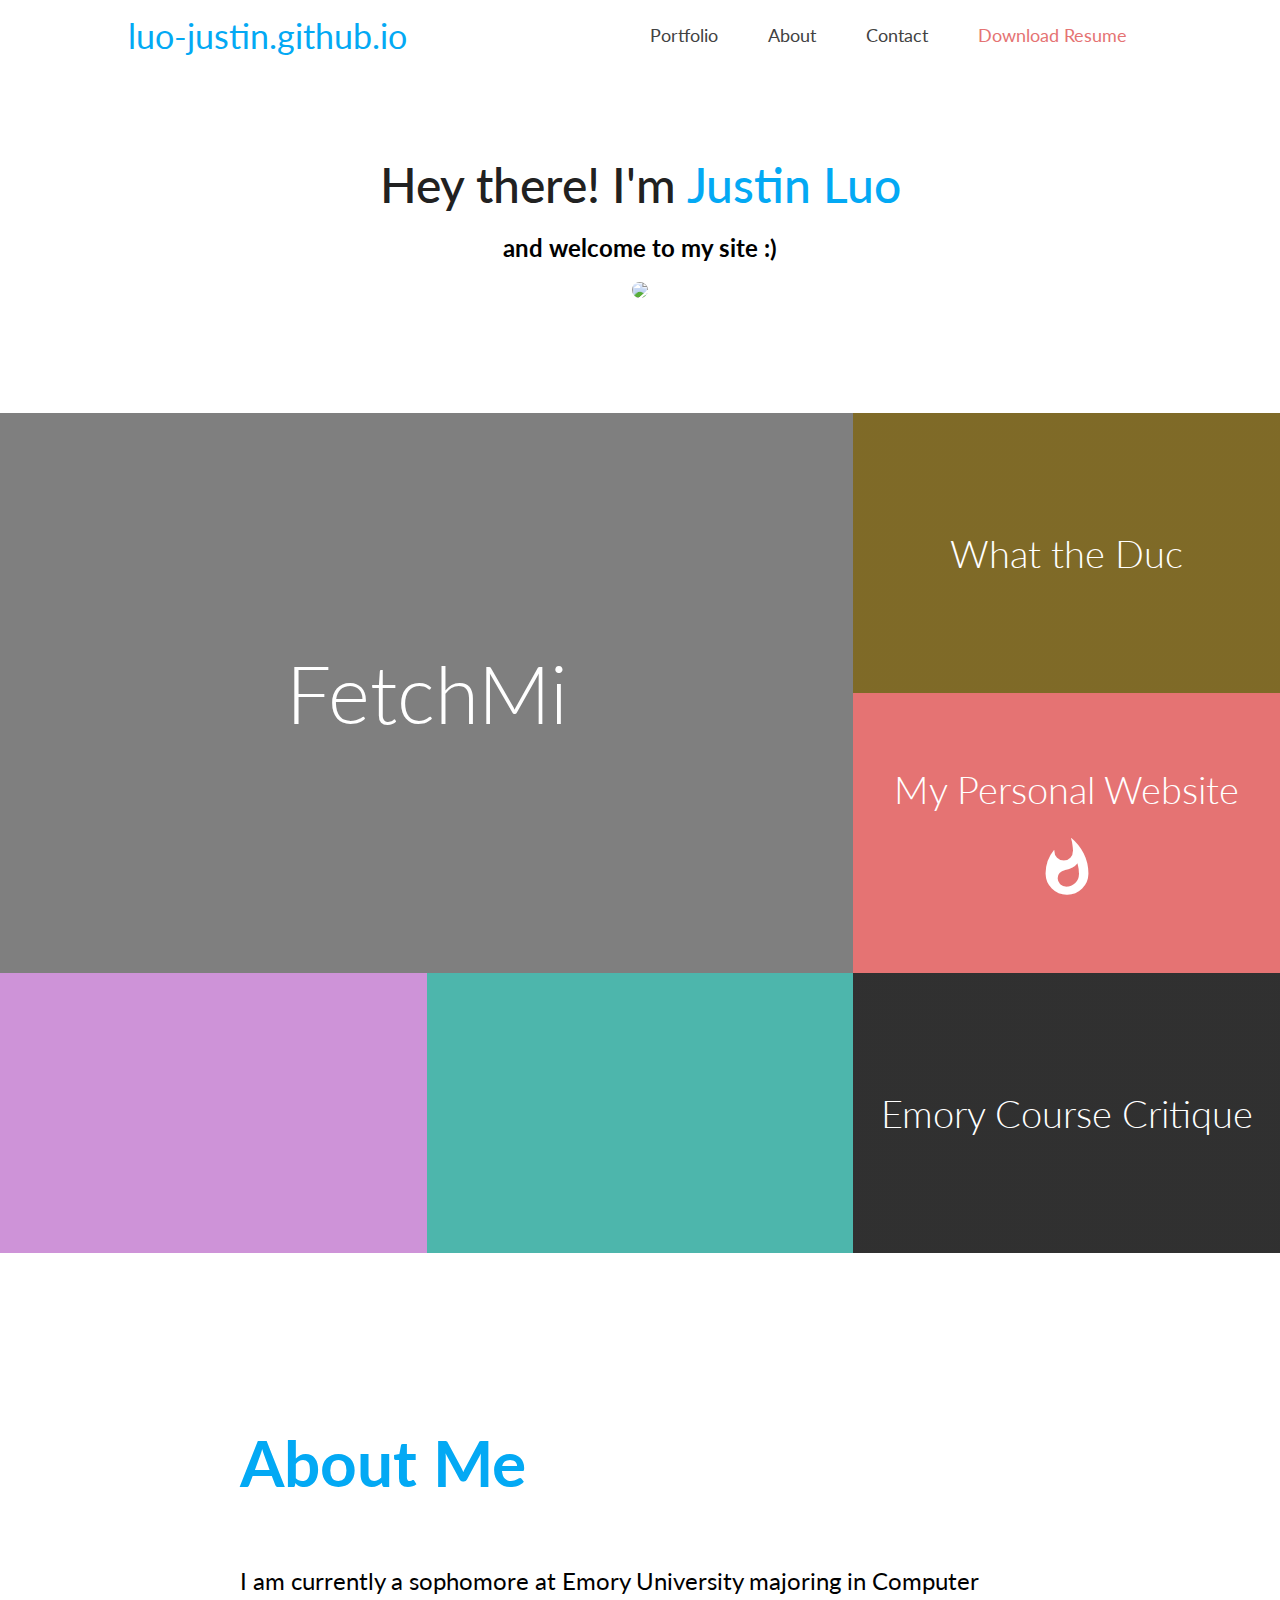
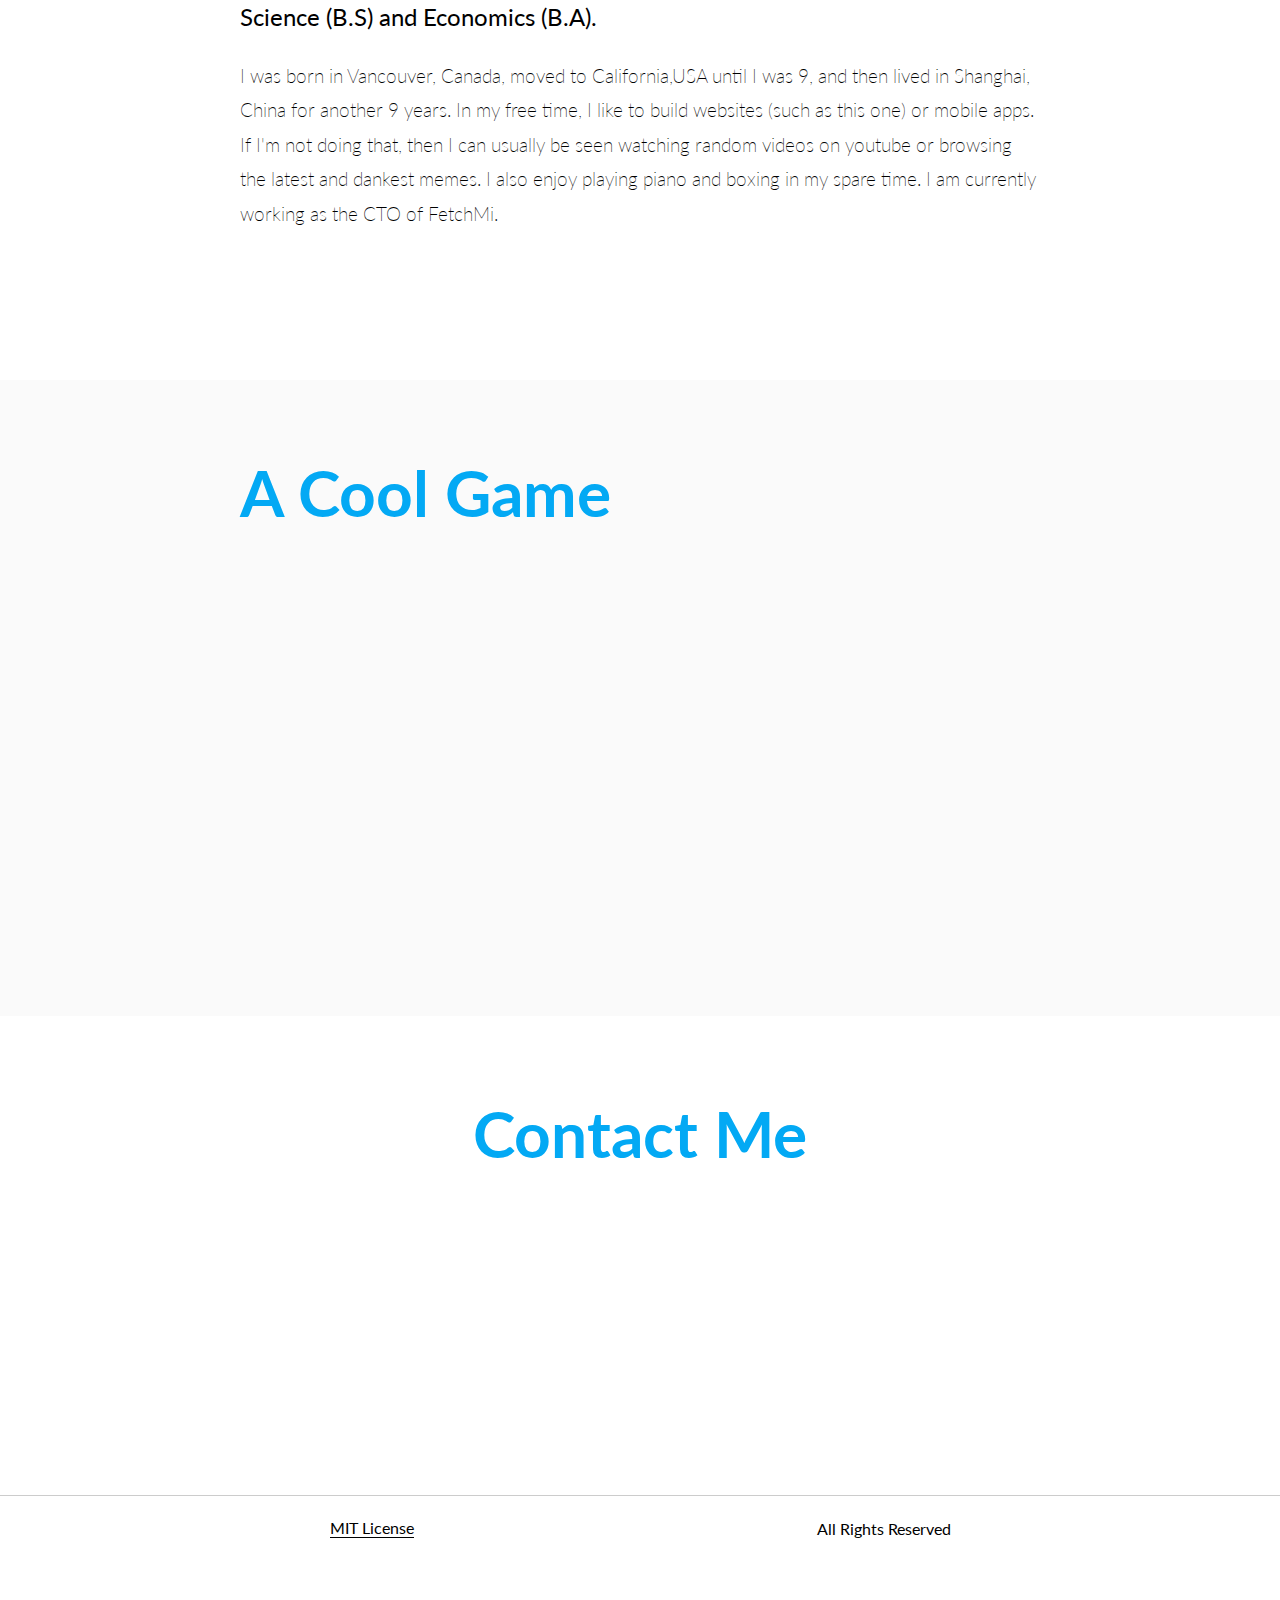
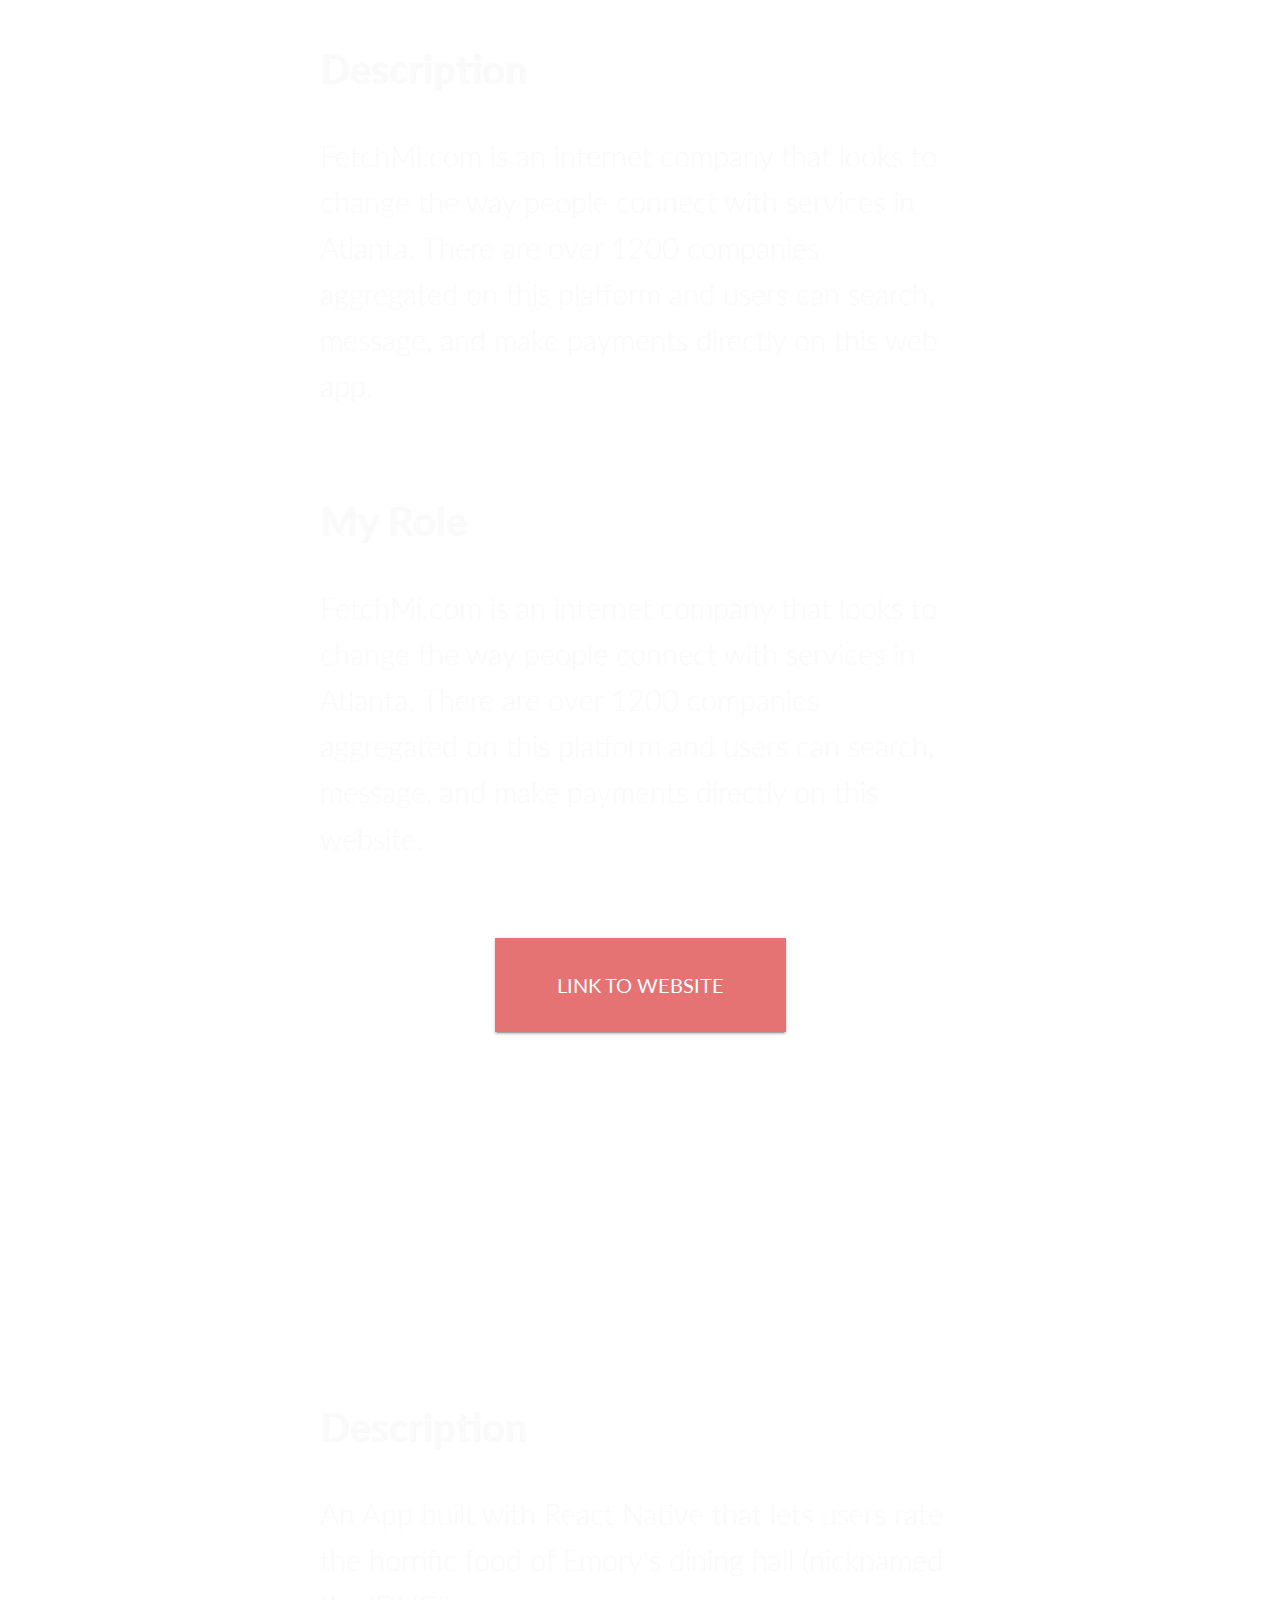
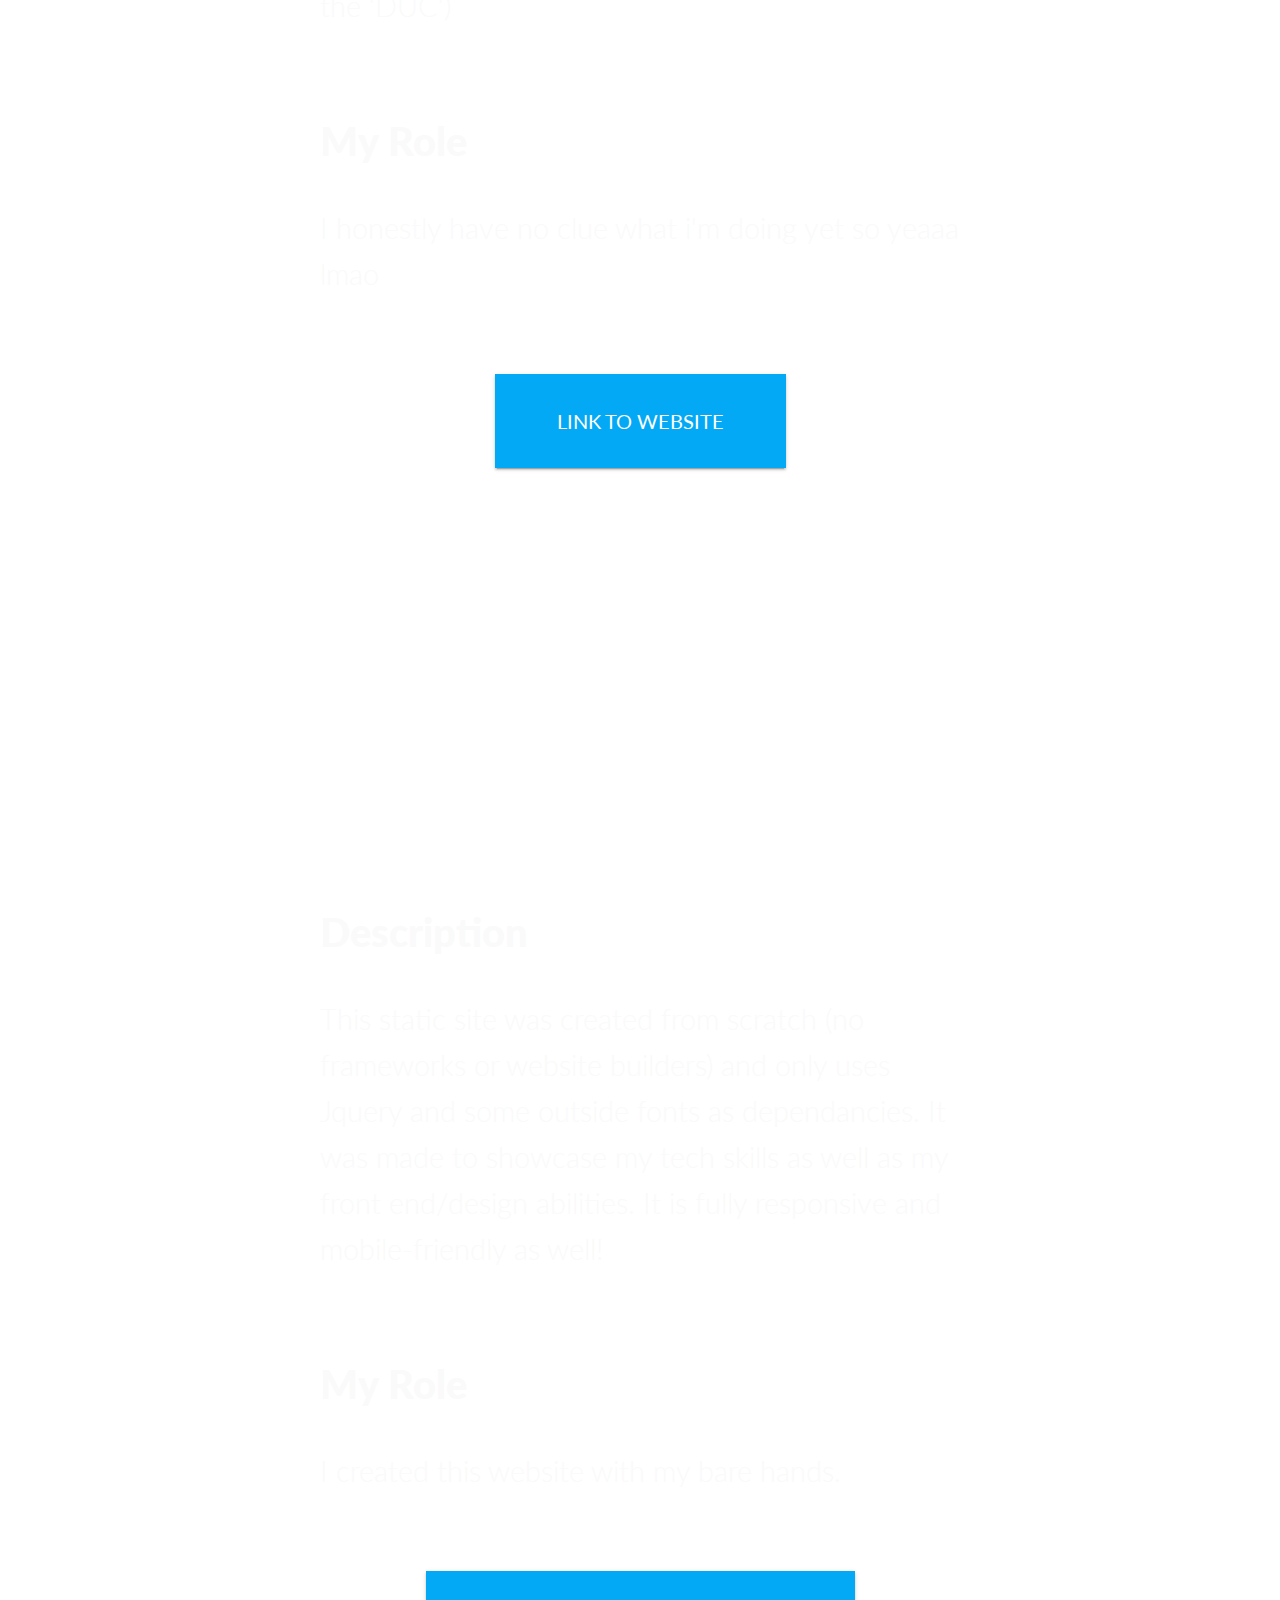
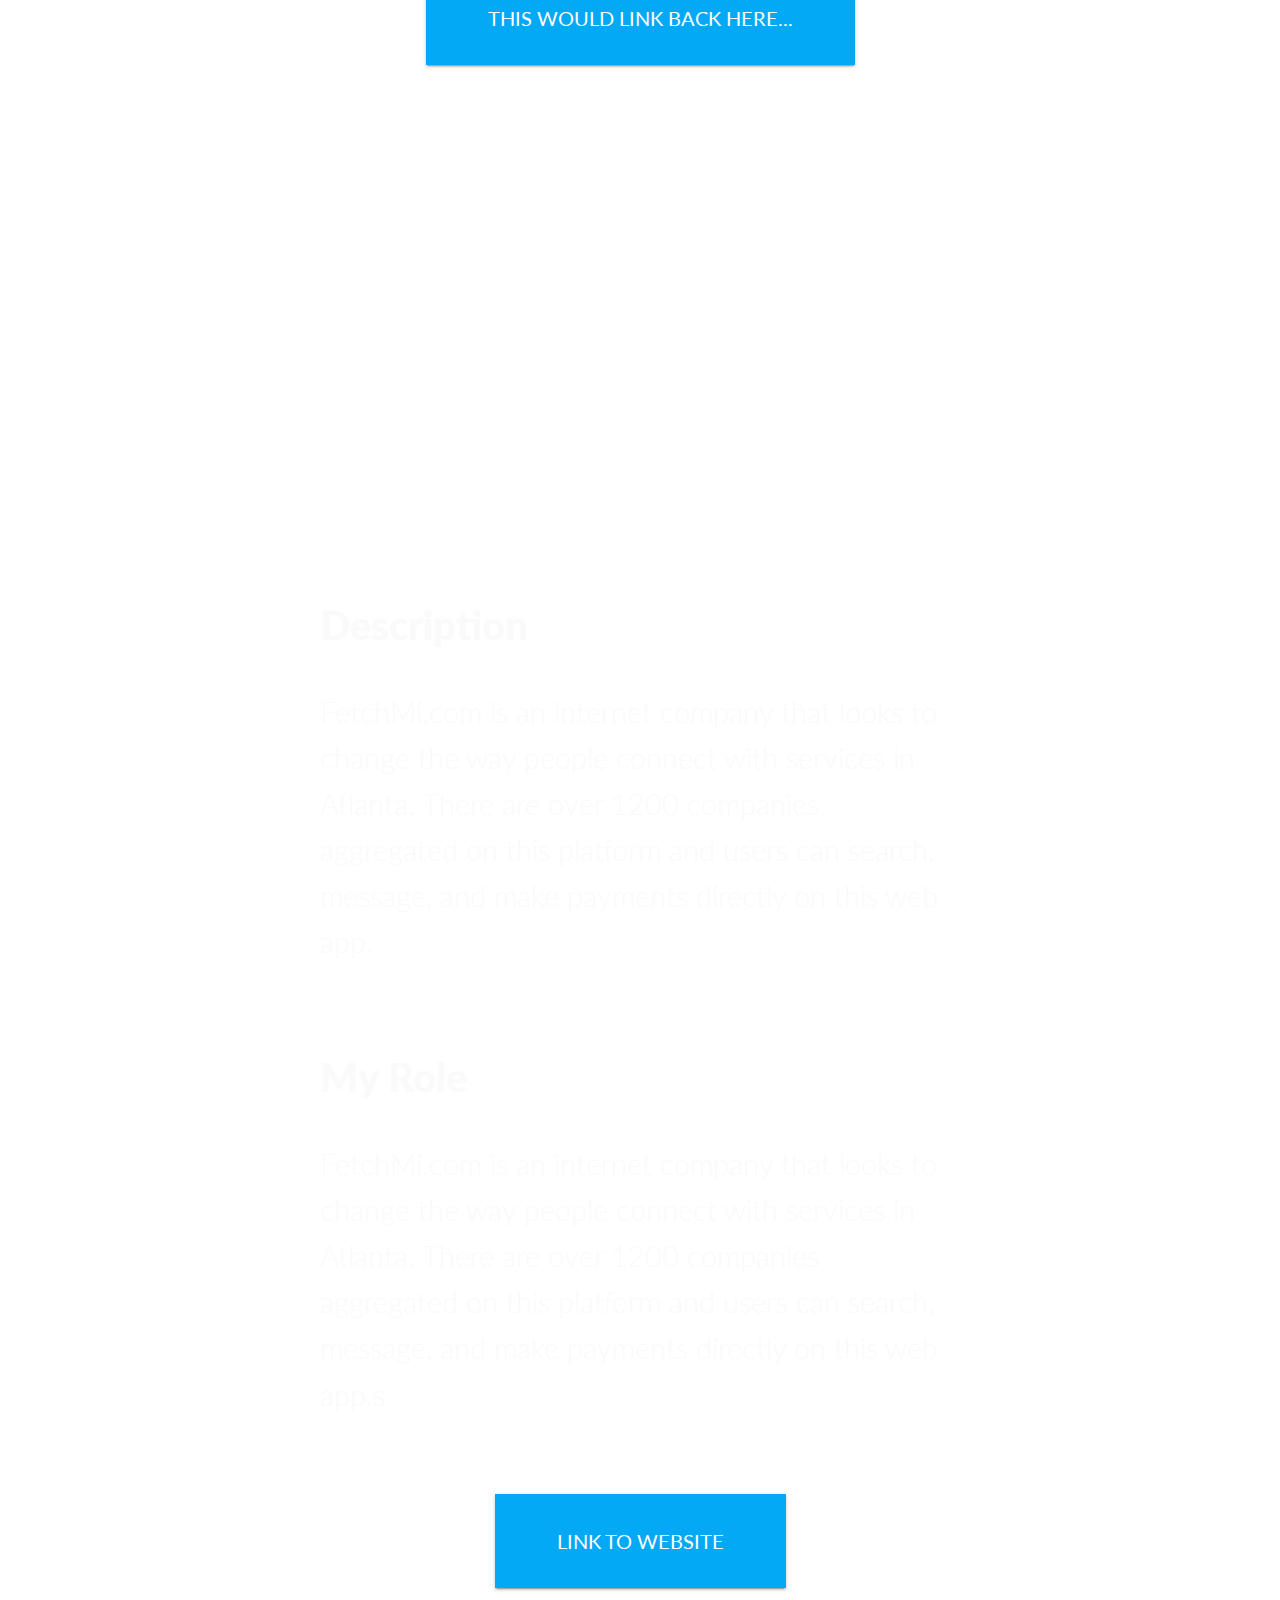
==== index.html @ 0322fa7c "some more nice changes" ====
<!DOCTYPE HTML>
<html lang = "en">
<head>
  <!-- basic.html -->
  <title>Justin Luo</title>
  <meta charset = "UTF-8" />
<link rel="stylesheet" type="text/css" href="stylesheets/global.css">
<link href="https://fonts.googleapis.com/css?family=Lato:300,400,700" rel="stylesheet">
<link rel="stylesheet" href="https://cdnjs.cloudflare.com/ajax/libs/animate.css/3.2.0/animate.min.css">
<link href="https://fonts.googleapis.com/icon?family=Material+Icons" rel="stylesheet">
<script src="https://ajax.googleapis.com/ajax/libs/jquery/3.3.1/jquery.min.js"></script>
<script defer src="https://use.fontawesome.com/releases/v5.0.6/js/all.js"></script>
<link rel="stylesheet" href="https://cdn.rawgit.com/konpa/devicon/df6431e323547add1b4cf45992913f15286456d3/devicon.min.css">



</head>
<body>
	<!--Nav Bar-->
	<nav>
		<div class="nav-wrapper container">
          <a href="https://luo-justin.github.io" class="brand-logo accent-color">luo-justin.github.io</a>
          <ul class="right hide-on-med-and-down">
            <li><a class="navLinks cool-link" href="#project-section">Portfolio</a></li>
            <li><a class="navLinks cool-link" href="#about-section">About</a></li>
            <li><a class="navLinks cool-link" href="#contact-section">Contact</a></li>
            <li><a id="downloadResumeLink" class="navLinks cool-link cool-link-red" href="https://fetchmi.com" target="_blank" style="">Download Resume</a>
	        </li>
          </ul>
          </div>
	</nav> 

	<!--Intro Section -->
	<div class="hero">
		<div style="height: 36px;"></div>
		<h1 class="introTitle center">Hey there! I'm <span  class="" style="color: #03a9f4">Justin Luo</span></h1>
		<h2 class=" center">and welcome to my site :)</h2>
        <img class="responsive-img circle mainPortrait" src="https://s3.amazonaws.com/fetchmi/AboutPage/justin.jpg">
       
	</div>
 <div id="project-section">
	</div>
	<!--Projects Section -->
		<div class="flex-grid">
		  <div id="fetchMiBox" class="col-bigger box-bigger center" style="position: relative;">
		  	
		  	<a id="fetchMi" href="#fetchMi-modal" target="_blank" style="display: flex; align-items: center; justify-content: center; height: 100%; text-decoration: none;">
			  		<h1 class="project-title-large" style="">FetchMi</h1>

			</a>

		  </div>
		  <div class="col center">
			  <div id="box2" class="box center" style="background-color: #ffd54f;">
			  	<a id="wtDuc" href="#wtDuc-modal" target="_blank" style="display: flex; align-items: center; justify-content: center; height: 100%; text-decoration: none;">
				  	<h2 class="project-title">What the Duc</h2>
				  		
				</a>
			  </div>
			  <div id="box3" class="box center" style="background-color:#e57373;">
			  	<a id="personalSite" href="#personalSite-modal" target="_blank" style="display: flex; align-items: center; justify-content: center; height: 100%; text-decoration: none;">
			  	<h2 class="project-title">My Personal Website<br>
				 	<i class="material-icons" style="vertical-align: middle; color: white; font-size: 64px; padding-top: 24px;">whatshot</i></h2>
				</a>
			  </div>
		   </div>
		</div>
		<div class="flex-grid">
		  <div class="col box center" style="background-color: #ce93d8;"></div>
		  <div class="col box center" style="background-color: #4db6ac;"></div>
		  <div id="emoryCC-box" class="col box center" style="background-color: #616161;">
		  	<a id="emorycc" href="#emorycc-modal" target="_blank" style="display: flex; align-items: center; justify-content: center; height: 100%; text-decoration: none;">
			  	<h2 class="project-title">Emory Course Critique</h2>
			</a>
		  </div>
		</div>

	<!--About Section -->
	<div id="about-section" class="about-section">
		<h1 class="about-title accent-color">About Me</h1>

		<p class="about-intro">I am currently a sophomore at Emory University majoring in Computer Science (B.S) and Economics (B.A). 
		</p>
		<p class="about-text">
		 I was born in Vancouver, Canada, moved to California,USA until I was 9, and then lived in Shanghai, China for another 9 years. In my free time, I like to build websites (such as this one) or mobile apps. If I'm not doing that, then I can usually be seen watching random videos on youtube or browsing the latest and dankest memes. I also enjoy playing piano and boxing in my spare time. I am currently working as the CTO of FetchMi.
		</p>
	</div>
	<div style="height: 100px"></div>
	<!--About Section -->
	<div class="game-section" style="height: 600px">
		<div class="game-container">
			<h1 class="game-title accent-color">A Cool Game</h1>
		</div>
	</div>


	<!--Contact Section -->
	<div style="height: 36px"></div>

	<div id="contact-section" class="contact-section" style="height: 400px">
		<div class="game-container">
			<h1 class="game-title accent-color center">Contact Me</h1>
			<!-- Add font awesome icons -->
			<br>
			<br>
			<div style="display: flex; flex-direction: row; justify-content: space-between;">
  				<a id="github-link" class="links" href="https://github.com/luo-justin" target="_blank"> <i class="fab fa-github fa-7x" style=""></i></a>
  				<a id="mail-link" class="links"  href="mailto:justinluo1998@gmail.com?Subject=Hello%20Justin"><i class="fa fa-envelope fa-7x" aria-hidden="true" style=""></i></a>
  				<a id="fb-link" class="links" href="https://www.facebook.com/justin.luo.395" target="_blank"><i class="fab fa-facebook fa-7x" style=""></i></a>
  				<a id="linkedin-link" class="links" href="#!"><i class="fab fa-linkedin-in fa-7x" style=""></i></a>
  			</div>


	
	<!-- MODAL SECTION -->
        
       
        <!--FetchMi Modal-->
        <div id="fetchMi-modal">
            <!--"THIS IS IMPORTANT! to close the modal, the class name has to match the name given on the ID-->
            <div  id="btn-close-modal" class="close-fetchMi-modal"> 
            	<div style="height: 24px"></div>
                <i class="material-icons right" style="font-size: 48px; position: relative; right: 24px">close</i>

            </div>
            
            <div class="modal-content">
            	<div class="container">
	                <h2 class="project-title-large center">FetchMi</span><br>
				 	<p class="project-date">(Early 2017 - Present)</p></h2></h2>
				 	<div class="techIcons-container" style="">
						<i class="techIcons devicon-linux-plain colored" style=""></i>
						<i class="techIcons devicon-apache-plain-wordmark"></i>
						<i class="techIcons devicon-mysql-plain-wordmark" style=""></i>
						<i class="techIcons devicon-php-plain" style=""></i>
						<i class="techIcons devicon-amazonwebservices-plain-wordmark colored" style=""></i>
					</div>
	                <p class="modal-header"><b>Description</b></p>
	                <p class="modal-text"> FetchMi.com is an internet company that looks to change the way people connect with services in Atlanta. There are over 1200 companies aggregated on this platform and users can search, message, and make payments directly on this web app. </p>
	                <br>
	                <p class="modal-header"><b>My Role</b></p>
	                <p class="modal-text">FetchMi.com is an internet company that looks to change the way people connect with services in Atlanta. There are over 1200 companies aggregated on this platform and users can search, message, and make payments directly on this website.</p>
	                <div class="button-wrapper center" style="padding-top: 48px; padding-bottom: 48px">
	                	<a href="https://fetchmi.com" target="_blank" class="button red z-depth-1" style="">Link To Website</a>
	            	</div>

            	</div>
			</div>
        </div>
<br>

         <!--What the Duc Modal-->
        <div id="wtDuc-modal">
            <!--"THIS IS IMPORTANT! to close the modal, the class name has to match the name given on the ID-->
            <div  id="btn-close-modal" class="close-wtDuc-modal"> 
            	<div style="height: 24px"></div>
                <i class="material-icons right" style="font-size: 48px; position: relative; right: 24px">close</i>

            </div>
            
            <div class="modal-content" style="">
            	<div class="container">
	                <h2 class="project-title-large center">What the Duc</span><br>
	                	<p class="project-date">(Early 2018 - Present)</p></h2>
	                <p class="modal-header"><b>Description</b></p>
	                <p class="modal-text">An App built with React Native that lets users rate the horrific food of Emory's dining hall (nicknamed the 'DUC') </p>
	                <br>
	                <p class="modal-header"><b>My Role</b></p>
	                <p class="modal-text">I honestly have no clue what i'm doing yet so yeaaa lmao</p>
	                <div class="button-wrapper center" style="padding-top: 48px; padding-bottom: 48px">
	                	<a href="https://fetchmi.com" target="_blank" class="button z-depth-1" style="">Link To Website</a>
	            	</div>
            	</div>
			</div>
        </div>

         <!--Personal Site  Modal-->
        <div id="personalSite-modal">
            <!--"THIS IS IMPORTANT! to close the modal, the class name has to match the name given on the ID-->
            <div  id="btn-close-modal" class="close-personalSite-modal"> 
            	<div style="height: 24px"></div>
                <i class="material-icons right" style="font-size: 48px; position: relative; right: 24px">close</i>

            </div>
            
            <div class="modal-content" style="">
            	<div class="container">
	                <h2 class="project-title-large center">Personal Website</span><br>
	                	<p class="project-date">(Early 2018)</p></h2>
	                <div class="techIcons-container" style="">
						<i class="techIcons devicon-html5-plain-wordmark" style=""></i>
						<i class="techIcons devicon-javascript-plain"></i>
						<i class="techIcons devicon-jquery-plain-wordmark"></i>
						<i class="techIcons devicon-sass-original"></i>
						<i class="techIcons devicon-css3-plain-wordmark"></i>

					</div>
	                <p class="modal-header"><b>Description</b></p>
	                <p class="modal-text">This static site was created from scratch (no frameworks or website builders) and only uses Jquery and some outside fonts as dependancies. It was made to showcase my tech skills as well as my front end/design abilities. It is fully responsive and mobile-friendly as well!</p>
	                <br>
	                <p class="modal-header"><b>My Role</b></p>
	                <p class="modal-text">I created this website with my bare hands.</p>
	                <div class="button-wrapper center" style="padding-top: 48px; padding-bottom: 48px">
	                	<a href="https://luo-justin.github.io" target="_blank" class="button z-depth-1" style="">This would Link Back Here...</a>
	            	</div>
            	</div>
			</div>
        </div>


        <!--Emory Course Critique Modal-->
        <div id="emorycc-modal">
            <!--"THIS IS IMPORTANT! to close the modal, the class name has to match the name given on the ID-->
            <div  id="btn-close-modal" class="close-emorycc-modal"> 
            	<div style="height: 24px"></div>
                <i class="material-icons right" style="font-size: 48px; position: relative; right: 24px">close</i>

            </div>
            
            <div class="modal-content" style="">
            	<div class="container">
	                <h2 class="project-title-large center">Emory Course Critique</span><br>
	                	<p class="project-date">(Late 2017)</p></h2>
	                	<div class="techIcons-container" style="">
						<i class="techIcons devicon-mongodb-plain-wordmark"></i>
						<i class="techIcons devicon-express-original-wordmark"></i>
						<i class="techIcons devicon-react-original-wordmark"></i>
						<i class="techIcons devicon-nodejs-plain-wordmark" style=""></i>

					</div>
	                <p class="modal-header"><b>Description</b></p>
	                <p class="modal-text"> FetchMi.com is an internet company that looks to change the way people connect with services in Atlanta. There are over 1200 companies aggregated on this platform and users can search, message, and make payments directly on this web app. </p>
	                <br>
	                <p class="modal-header"><b>My Role</b></p>
	                <p class="modal-text">FetchMi.com is an internet company that looks to change the way people connect with services in Atlanta. There are over 1200 companies aggregated on this platform and users can search, message, and make payments directly on this web app.s</p>
	                <div class="button-wrapper center" style="padding-top: 48px; padding-bottom: 48px">
	                	<a href="https://emorycoursecritique.com" target="_blank" class="button z-depth-1" style="">Link To Website</a>
	            	</div>
            	</div>
			</div>
        </div>
		</div>
	</div>
	<footer>
		<div style="height: 64px; border-top: 1px solid #ccc">
			<div class="container" style="height: 100%">
				<div style="display: flex; flex-direction: row; justify-content: flex-start; align-items: center; height: 100%">
					<a href="http://opensource.org/licenses/mit-license.html" style="margin: 0 auto; border-bottom: 1px solid black; color: black">MIT License</a>
					<a style="margin: 0 auto;  color: black">All Rights Reserved</a>
				</div>
			</div>
		</div>
	</footer>





<script src="js/animatedModal.min.js"></script>

<script>

	// Select all links with hashes
$('a[href*="#"]')
  // Remove links that don't actually link to anything
  .not('[href="#"]')
  .not('[href="#0"]')
  .not('[href="#fetchMi-modal"]')
  .not('[href="#wtDuc-modal"]')
  .not('[href="#emorycc-modal"]')
  .not('[href="#personalSite-modal"]')

  .click(function(event) {
    // On-page links
    if (
      location.pathname.replace(/^\//, '') == this.pathname.replace(/^\//, '') 
      && 
      location.hostname == this.hostname
    ) {
      // Figure out element to scroll to
      var target = $(this.hash);
      target = target.length ? target : $('[name=' + this.hash.slice(1) + ']');
      // Does a scroll target exist?
      if (target.length) {
        // Only prevent default if animation is actually gonna happen
        event.preventDefault();
        $('html, body').animate({
          scrollTop: target.offset().top
        }, 500, function() {
          // Callback after animation
          // Must change focus!
          var $target = $(target);
          $target.focus();
          if ($target.is(":focus")) { // Checking if the target was focused
            return false;
          } else {
            $target.attr('tabindex','-1'); // Adding tabindex for elements not focusable
            $target.focus(); // Set focus again
          };
        });
      }
    }
  });


//fetchMi Modal
	$("#fetchMi").animatedModal({
	    modalTarget:'fetchMi-modal',
	    animatedIn:'bounceInUp',
	    animatedOut:'bounceOutDown',
	    color:'#0288d1',
	    // Callbacks
	    beforeOpen: function() {
	        console.log("The animation was called");
	       

	    },           
	    afterOpen: function() {
	        console.log("The animation is completed");

	    }, 
	    beforeClose: function() {
	        console.log("The animation was called");

	    }, 
	    afterClose: function() {
	        console.log("The animation is completed");
	    }
	});

	//emorycc Modal
	$("#emorycc").animatedModal({
	    modalTarget:'emorycc-modal',
	    animatedIn:'bounceInUp',
	    animatedOut:'bounceOutDown',
	    color:'#795548',
	    // Callbacks
	    beforeOpen: function() {
	        console.log("The animation was called");
	    },           
	    afterOpen: function() {
	        console.log("The animation is completed");
	    }, 
	    beforeClose: function() {
	        console.log("The animation was called");
	    }, 
	    afterClose: function() {
	        console.log("The animation is completed");
	    }
	});

	//whatTheDuc Modal
	$("#wtDuc").animatedModal({
	    modalTarget:'wtDuc-modal',
	    animatedIn:'bounceInUp',
	    animatedOut:'bounceOutDown',
	    color:'#f9a825',
	    // Callbacks
	    beforeOpen: function() {
	        console.log("The animation was called");
	    },           
	    afterOpen: function() {
	        console.log("The animation is completed");
	    }, 
	    beforeClose: function() {
	        console.log("The animation was called");
	    }, 
	    afterClose: function() {
	        console.log("The animation is completed");
	    }
	});



	//Personal Website Modal
	$("#personalSite").animatedModal({
	    modalTarget:'personalSite-modal',
	    animatedIn:'bounceInUp',
	    animatedOut:'bounceOutDown',
	    color:'#e57373',
	    // Callbacks
	    beforeOpen: function() {
	        console.log("The animation was called");
	    },           
	    afterOpen: function() {
	        console.log("The animation is completed");
	    }, 
	    beforeClose: function() {
	        console.log("The animation was called");
	    }, 
	    afterClose: function() {
	        console.log("The animation is completed");
	    }
	});




$(document).scroll(function() {
    if($(document).scrollTop() > 50){
    	$('nav').addClass('z-depth-1');

    }
    else if($(document).scrollTop() < 50)
    {
    	 $('nav').removeClass('z-depth-1');



    }
});

function getScrollbarWidth() {
  var outer = document.createElement("div");
  outer.style.visibility = "hidden";
  outer.style.width = "100px";
  outer.style.msOverflowStyle = "scrollbar"; // needed for WinJS apps

  document.body.appendChild(outer);

  var widthNoScroll = outer.offsetWidth;
  // force scrollbars
  outer.style.overflow = "scroll";

  // add innerdiv
  var inner = document.createElement("div");
  inner.style.width = "100%";
  outer.appendChild(inner);

  var widthWithScroll = inner.offsetWidth;

  // remove divs
  outer.parentNode.removeChild(outer);
  return widthNoScroll - widthWithScroll;
}



</script>
</body>
</html>
---- stylesheets/global.css ----
/* Some Global Set Up */

html {
  box-sizing: border-box;
  font-family: 'Lato', sans-serif;

}
body{
	margin: 0 auto;
}

ul {
  padding: 0;
  list-style: none;
}

a{
	text-decoration: none;
	border:0;
  	outline: none;
}

div{
	outline: none;
}
.right{
	float: right;
}


.accent-color{
	color: #03a9f4;
}


img.responsive-img, video.responsive-video {
    max-width: 100%;
    height: auto;
}

.circle {
    border-radius: 50%;
}

.center{
	text-align: center;
}

.z-depth-1{
	-webkit-box-shadow: 0 2px 2px 0 rgba(0,0,0,0.14), 0 1px 5px 0 rgba(0,0,0,0.12), 0 3px 1px -2px rgba(0,0,0,0.2);
    box-shadow: 0 2px 2px 0 rgba(0,0,0,0.14), 0 1px 5px 0 rgba(0,0,0,0.12), 0 3px 1px -2px rgba(0,0,0,0.2);
}



/* Nav Bar */
nav {
	color: #212121;
    background-color: white;
    width: 100%;
    height: 64px;
    line-height: 64px;
    position: fixed;
    z-index: 99;

}

nav, nav .nav-wrapper{ 
	height: 72px;
    line-height: 72px;

}


nav .nav-wrapper {
    position: relative;

}

nav .brand-logo {
    position: absolute;
    display: inline-block;
    font-size: 2.1rem;
    padding: 0;
}

nav ul{
	margin: 0;
}

nav ul li {
    -webkit-transition: background-color .3s;
    transition: background-color .3s;
    float: left;
    padding: 0;
}

nav ul a {
    -webkit-transition: background-color .3s;
    transition: color .3s;
    font-size: 1.1rem;
    color: #212121;
    display: block;
    padding: 0 25px;
    cursor: pointer;

}


nav ul .navLinks:hover{
	color: #03a9f4;
	/*border-bottom: 2px solid #03a9f4;*/
	transition: color 0.3s ease;


}



li > a.cool-link {
  position: relative;
  color: #424242;
  text-decoration: none;
}


li > a.cool-link:after {
  content: "";
  position: absolute;
  width: 100%;
  height: 2px;
  bottom: 0;
  left: 0;
  background-color: #03a9f4;
  visibility: hidden;
  -webkit-transform: scaleX(0);
  transform: scaleX(0);
  -webkit-transition: all 0.3s ease-in-out 0s;
  transition: all 0.3s ease-in-out 0s;
}

li > a.cool-link:hover:after {
  visibility: visible;
  -webkit-transform: scaleX(1);
  transform: scaleX(1);
}

li > a.cool-link-red:after {
	background: #e57373;

}


a#downloadResumeLink{
	color: #e57373;
}


a#downloadResumeLink:hover{
	color: #ef9a9a;

}


/*Body*/

.container {
  margin: 0 auto;
  max-width: 1280px;
  width: 80%;
}



/*Section 1 */

.introTitle{
	font-weight: 500;
	font-size: 3rem;
	margin: 8px;
	padding: 0;
	color: #212121;

}

.hero {
    padding: 7em 0;
    text-align: center;
    max-width: 1000px;
    margin: 0 auto;
}



.mainPortrait {
	max-height: 200px;

}

/* Section 2 */

.box{
	height: 280px;
}

.box-bigger{
	-webkit-transition: background-image 2s ease-in-out;
	transition: background-image 2s ease-in-out;
	height: 560px;
	background-image: 
    linear-gradient(
      rgba(0, 0, 0, 0.5),
      rgba(0, 0, 0, 0.5)
    ),
    url('../imgs/fetchmibackground.jpg');
    background-repeat: no-repeat;
    background-size: cover; 
   

}

#box2{
	background-image: 
    linear-gradient(
      rgba(0, 0, 0, 0.5),
      rgba(0, 0, 0, 0.5)
    ),
	url('https://4vector.com/i/free-vector-ducky-clip-art_128090_ducky-clip-art/Ducky_clip_art_hight.png');
	background-repeat: no-repeat;
    background-size: cover; 
}

#emoryCC-box{
	background-image: 
    linear-gradient(
      rgba(0, 0, 0, 0.5),
      rgba(0, 0, 0, 0.5)
    ),
	url('https://www.sph.emory.edu/departments/epi/images/emory%20hospital-aerial%20shot.jpg');
	background-repeat: no-repeat;
    background-size: cover; 
}

.flex-grid {
  display: flex;
  justify-content: center;
  align-items: center;
  flex-flow: row wrap;
}

.col {
  flex: 1;

}

.col-bigger{
	flex: 2;
}

.project-title-large{
	font-size: 5em;
	font-weight: 300;
	color: white;
}

h2.project-title{
	font-size: 2.4em;
	font-weight: 300;
	color: white;

}

p.project-date{
	margin: 24px auto; 
	font-size: 1.4rem;
	font-weight: 400;
}

p.project-date-large{
	font-size: 1.6rem;
}

.project-img{
	height: 100%; 
	width: 100%;
}

.project-description{
	font-size: 1.2em;
	font-weight: 400;
	color: white;

}

.button {
    background-color: #03a9f4; /* accent color */
    border: none;
    color: white;
    padding: 35px 62px;
    text-align: center;
    text-decoration: none;
    display: inline-block;
    text-transform: uppercase;
    font-size: 20px;

}
.button.red{
    background-color: #e57373; /* accent color */
   
}

.techIcons-container{
	display: flex; 
	flex-direction: row; 
	justify-content: space-around;
	padding-bottom: 48px;
	max-width: 1000px;
	margin: 0 auto;
}

.techIcons{
	font-size: 100px; 
	color: white !important;
}

/* Section 3 */



.about-section{
	max-width: 800px;
	margin: 0 auto;
}

.about-title{
	font-size: 4em;
    padding: 2em 0 .3em 0;
}

p.about-intro {
    font-size: 1.5em;
    line-height: 1.5em;
    font-weight: 400;
}

p.about-text{
	font-size: 1.2em;
    line-height: 1.8em;
    padding: 0 0 1.5em;
    font-weight: 200;
}

/*modal stuff*/

.modal-text{
	font-size: 1.8em;
	color: #fafafa;
	font-weight: 300;
	line-height: 1.6em;
}

.modal-header{
	font-size: 2.5em;
	color: #fafafa;
	font-weight: 700;
}

#btn-close-modal {
    width:100%;
    text-align: center;
    cursor:pointer;
    color:#fff;
    }



/* Section 4 */

.game-section {
	background-color: #fafafa;
	padding: 2em 0 .3em 0;

}
.game-title{
	font-size: 4em;
}

.game-container{
	max-width: 800px;
	margin: 0 auto;
}

/* Section 5 */

a.links {
	color: #9e9e9e;
	transition: all 0.3s ease-in-out;

}

a#github-link:hover{
	color: #6e5494;
	transition: all 0.3s ease-in-out;
}

a#fb-link:hover{
	color: #3b5998;
	transition: all 0.3s ease-in-out;
}

a#linkedin-link:hover{
	color: #0077b5;
	transition: all 0.3s ease-in-out;
}

a#mail-link:hover{
	color: #e57373;
	transition: all 0.3s ease-in-out;
}
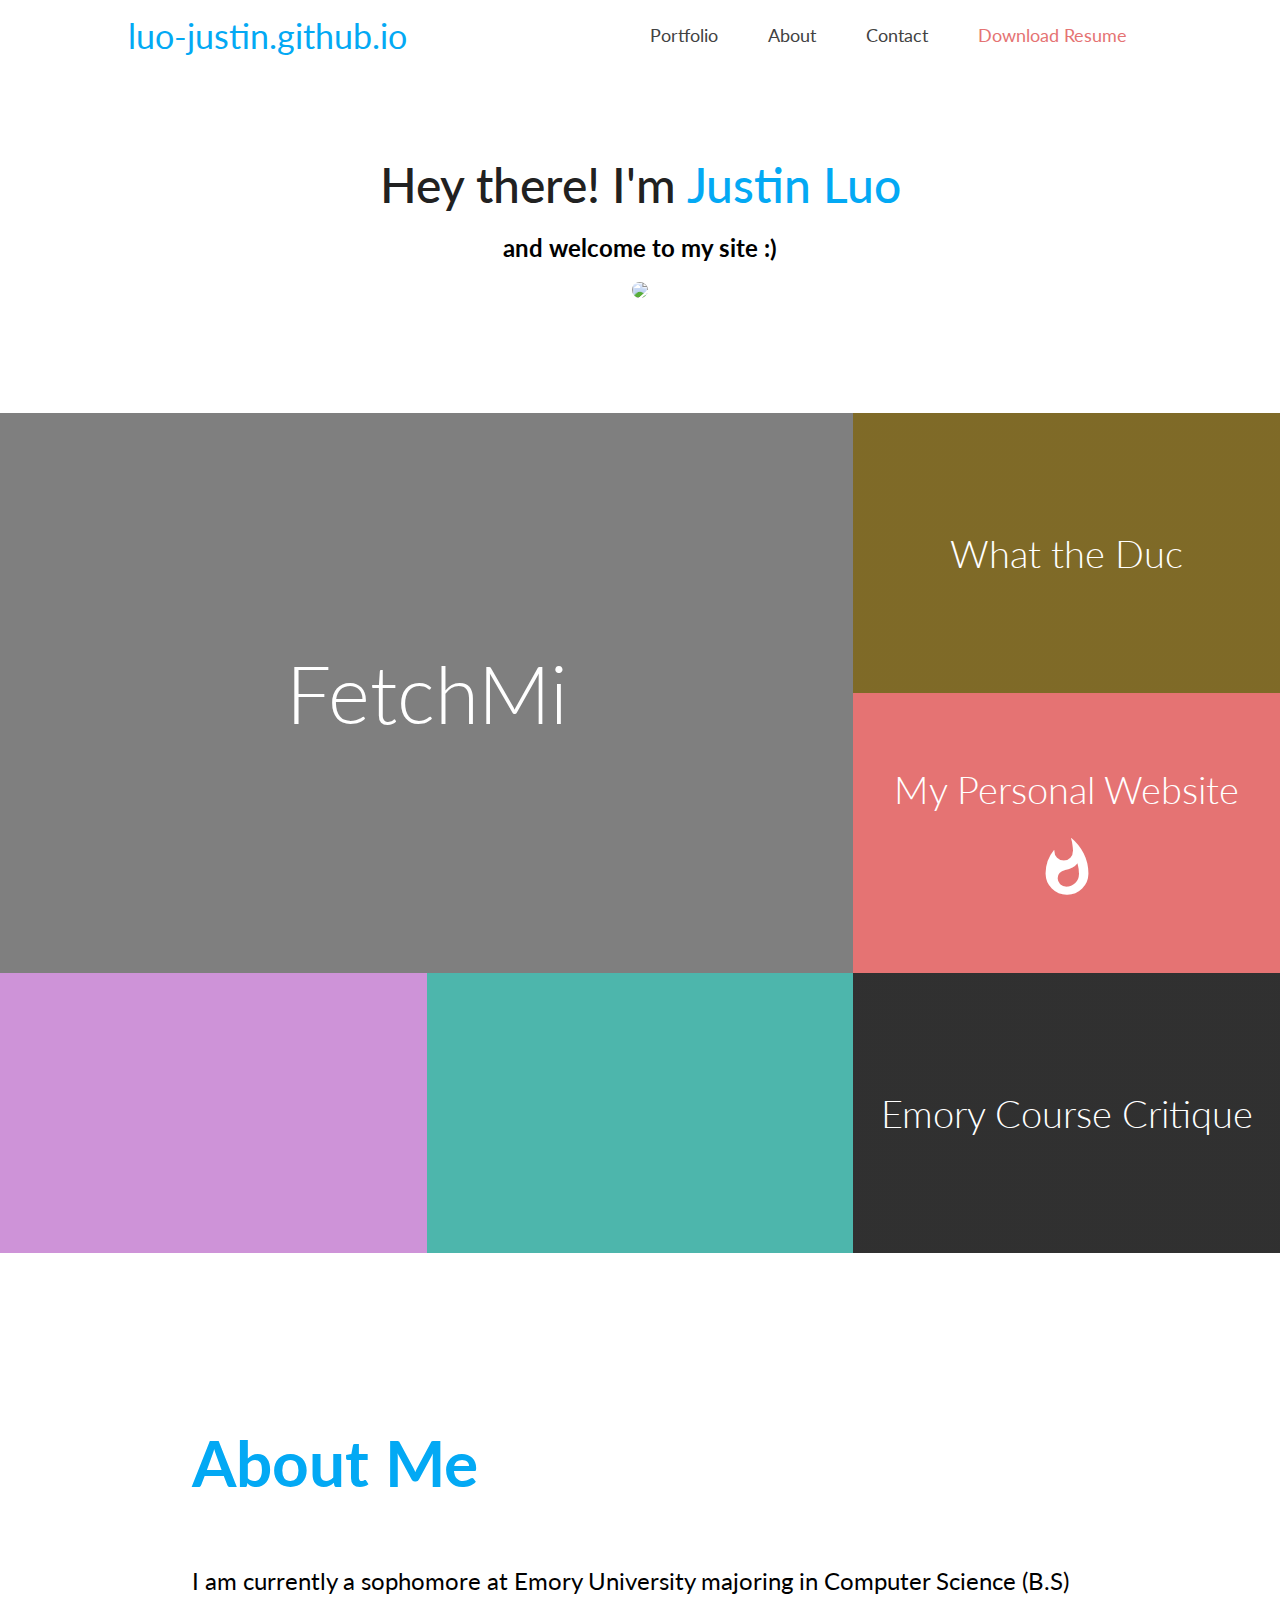
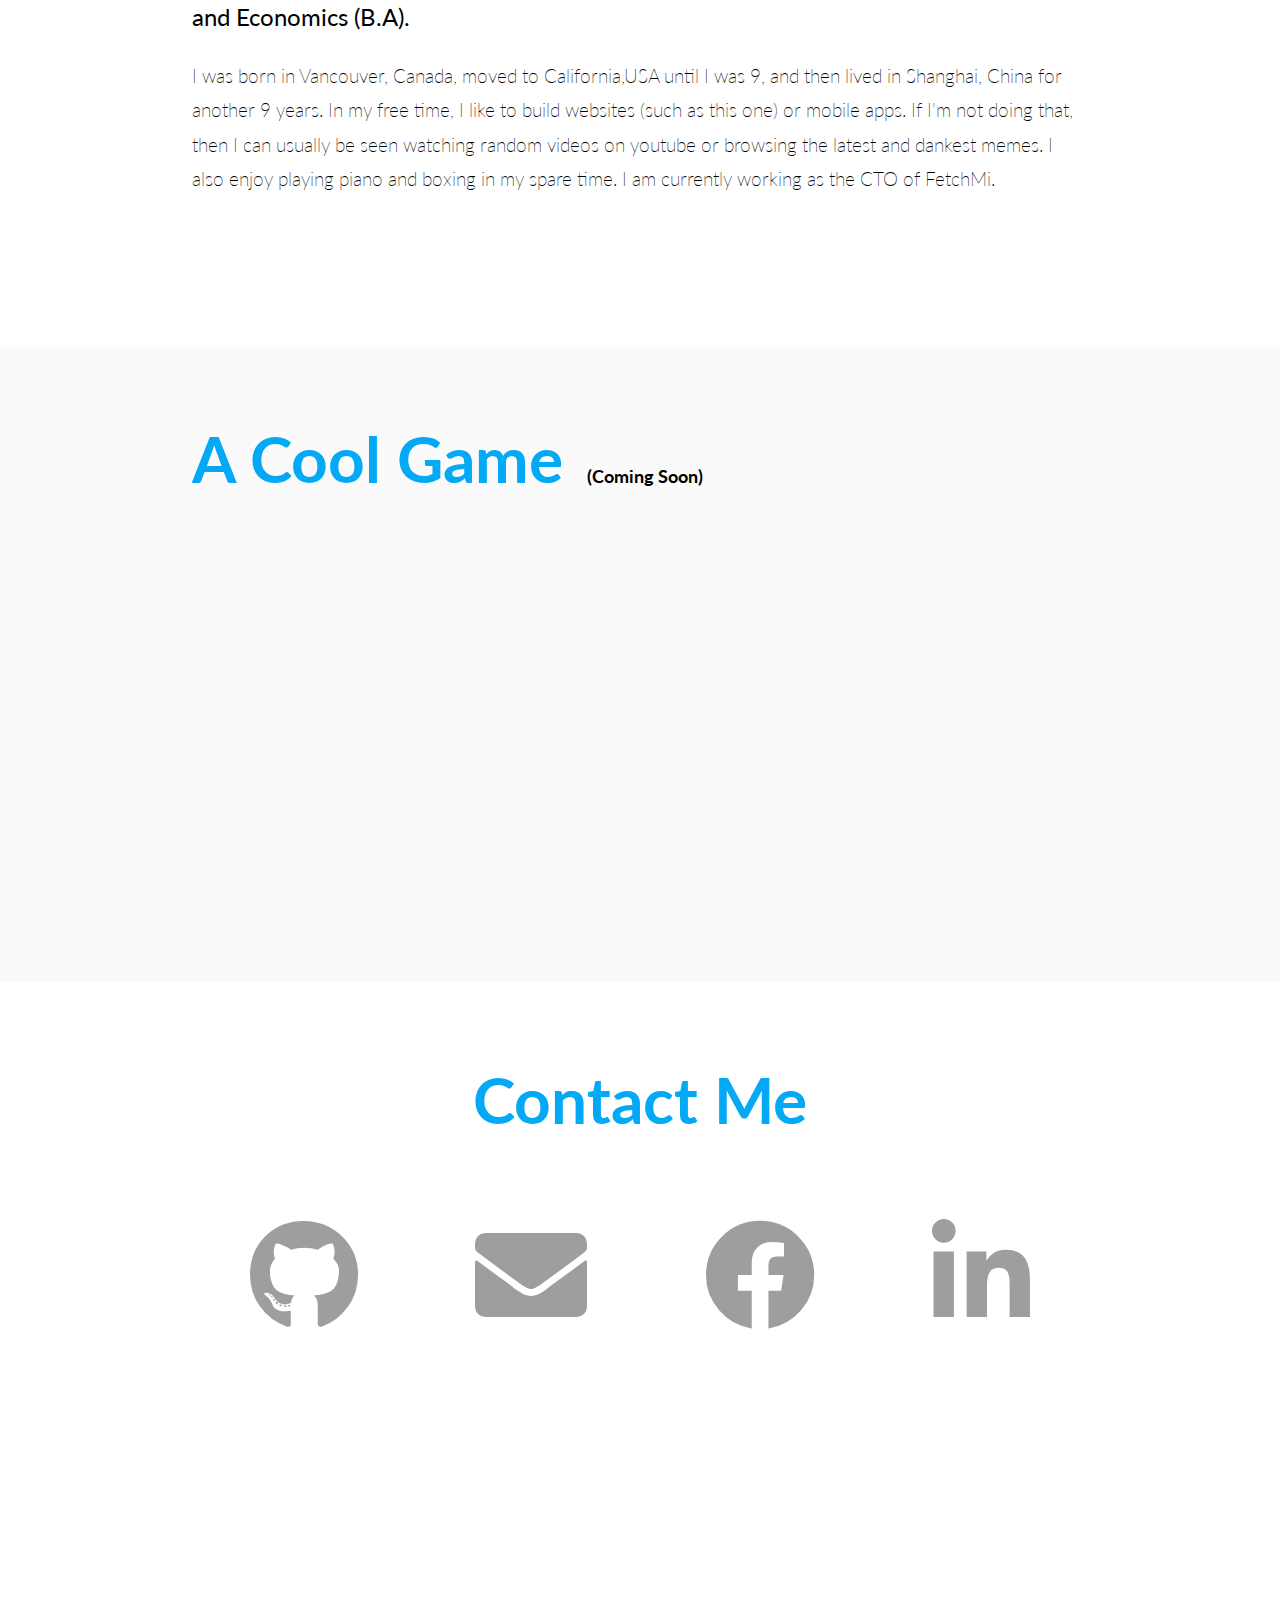
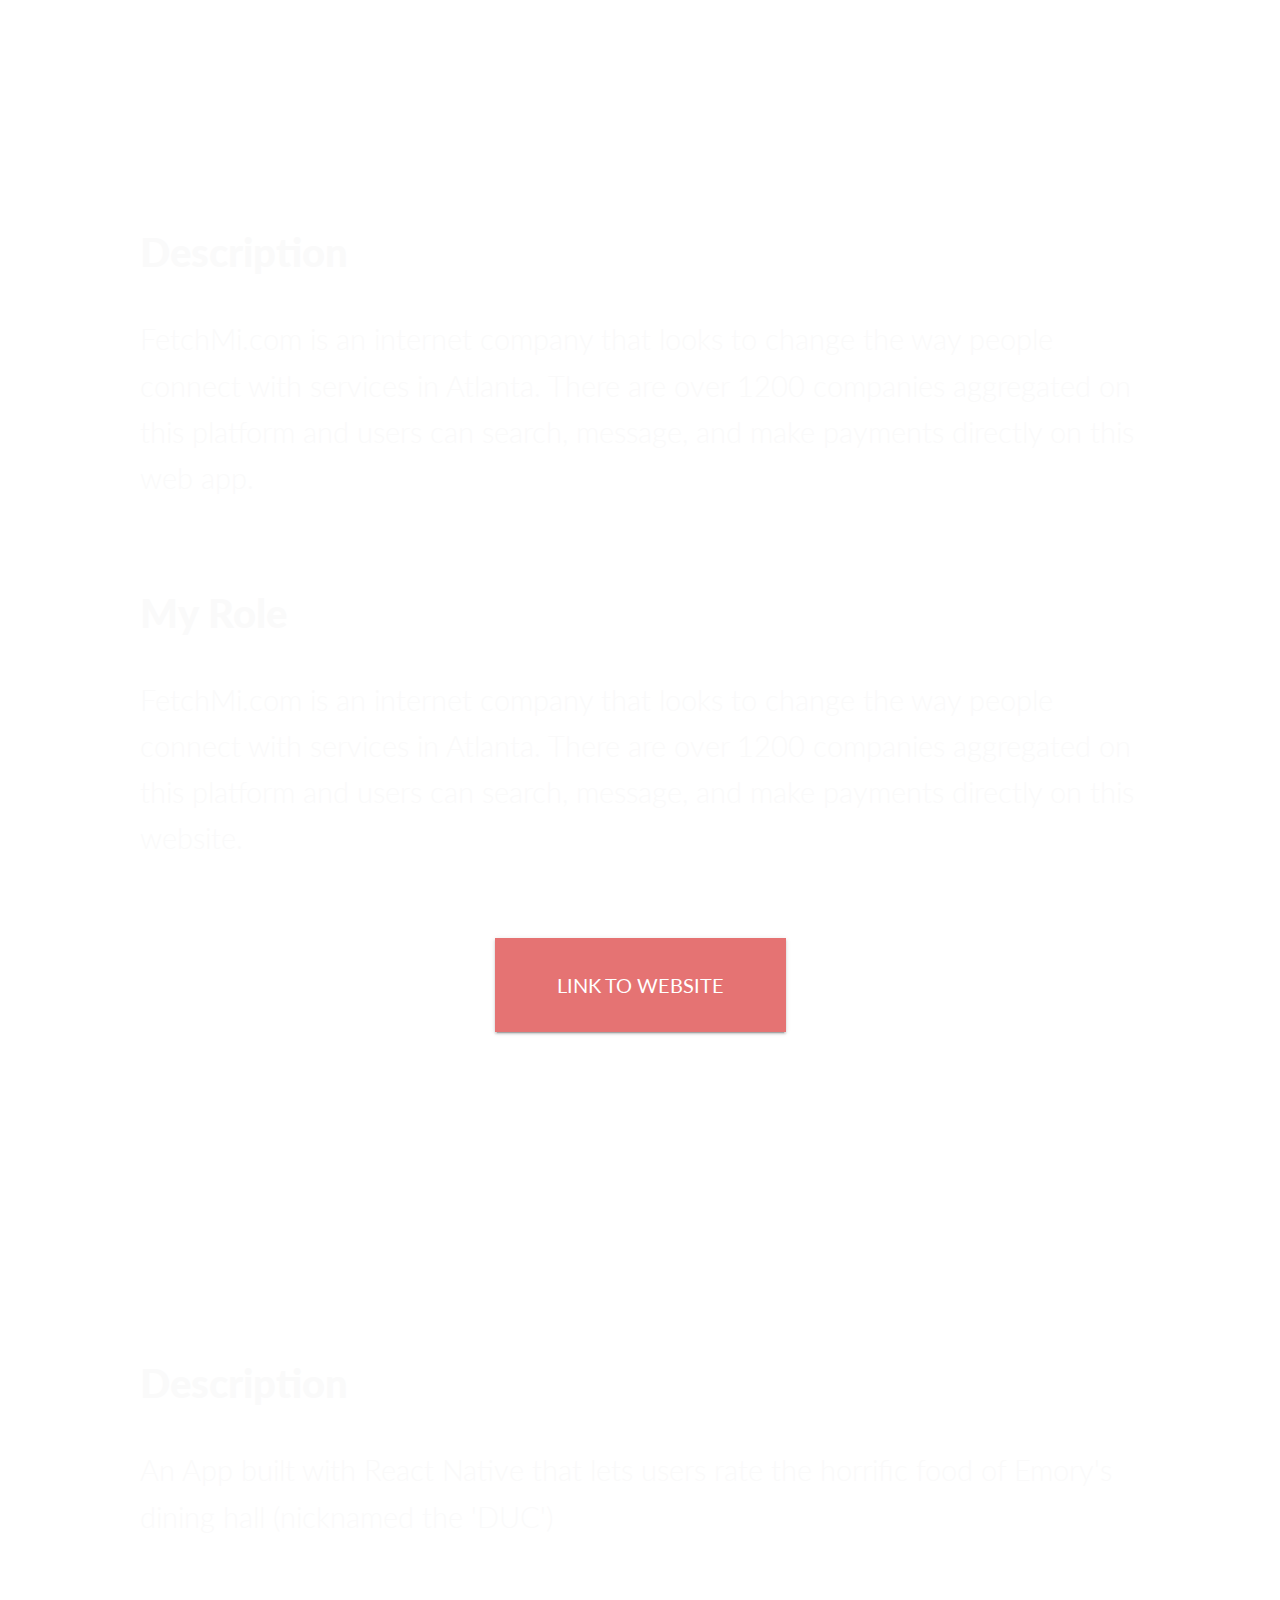
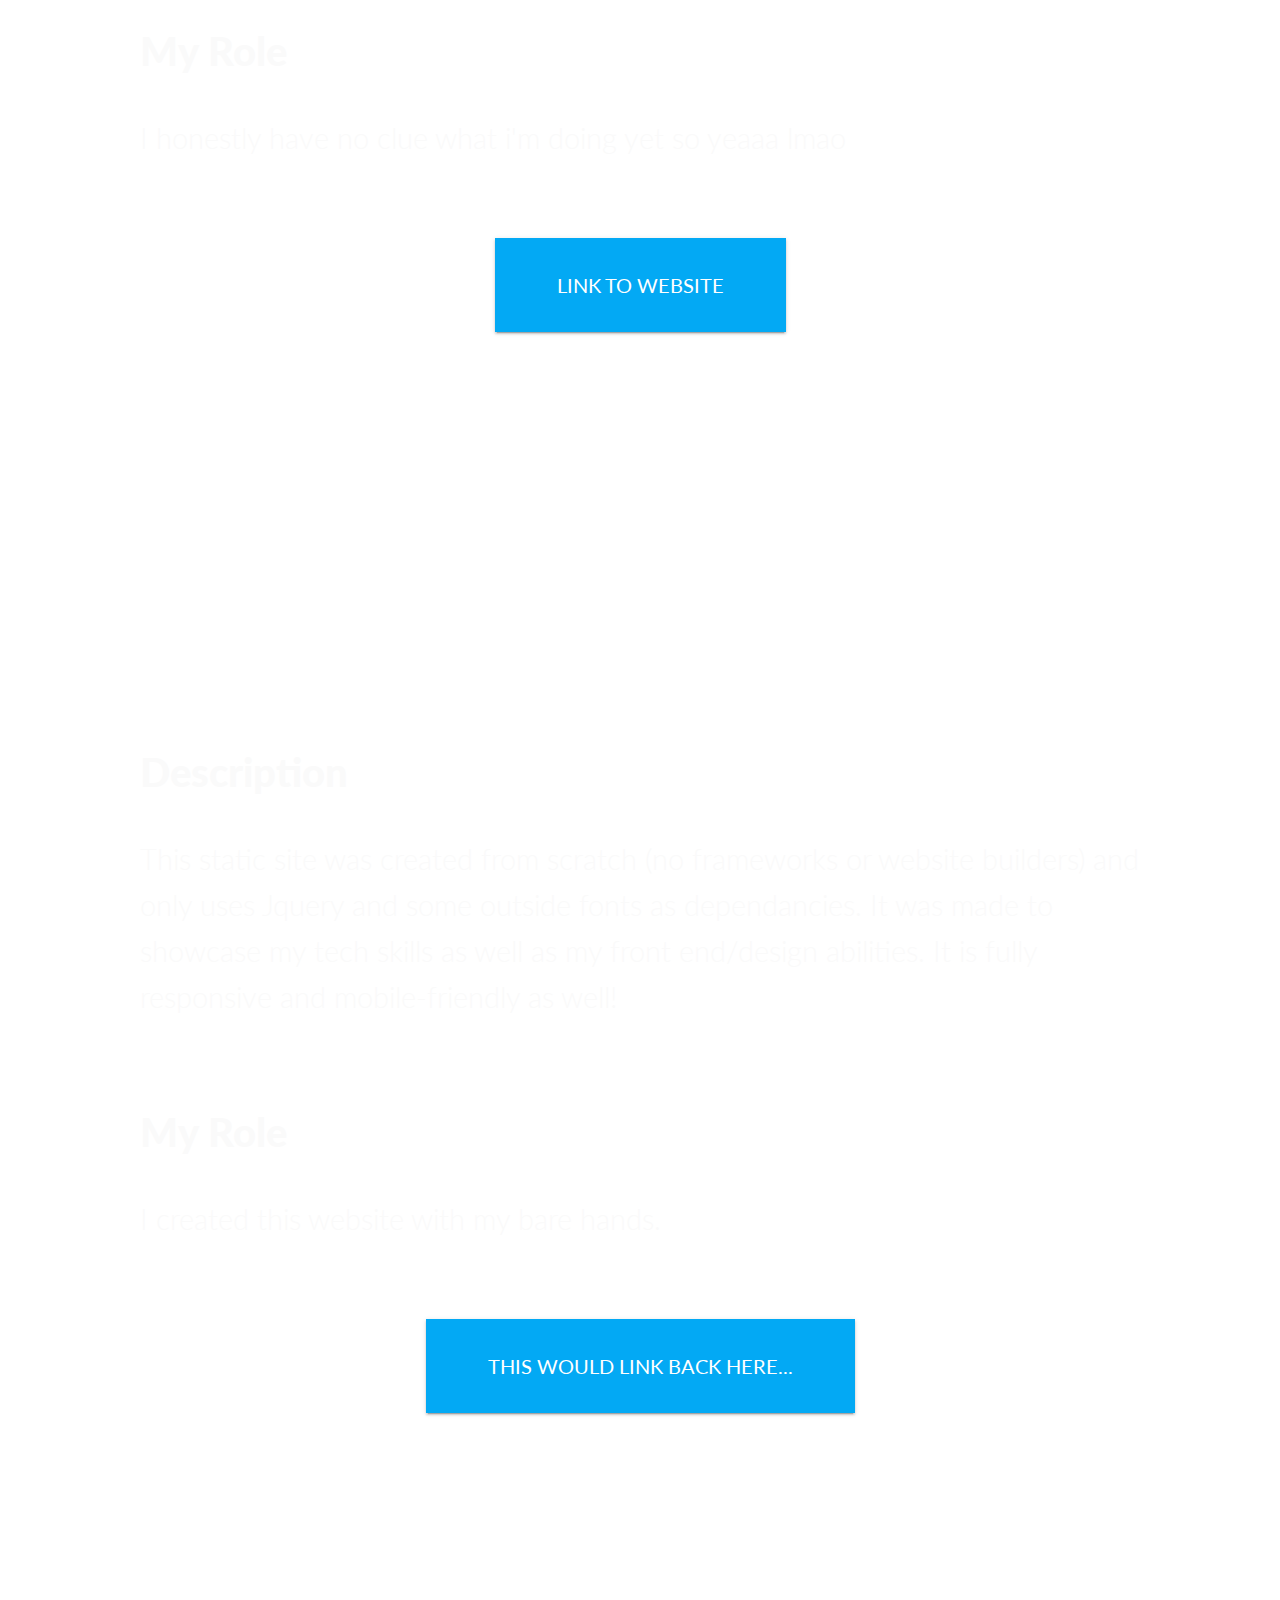
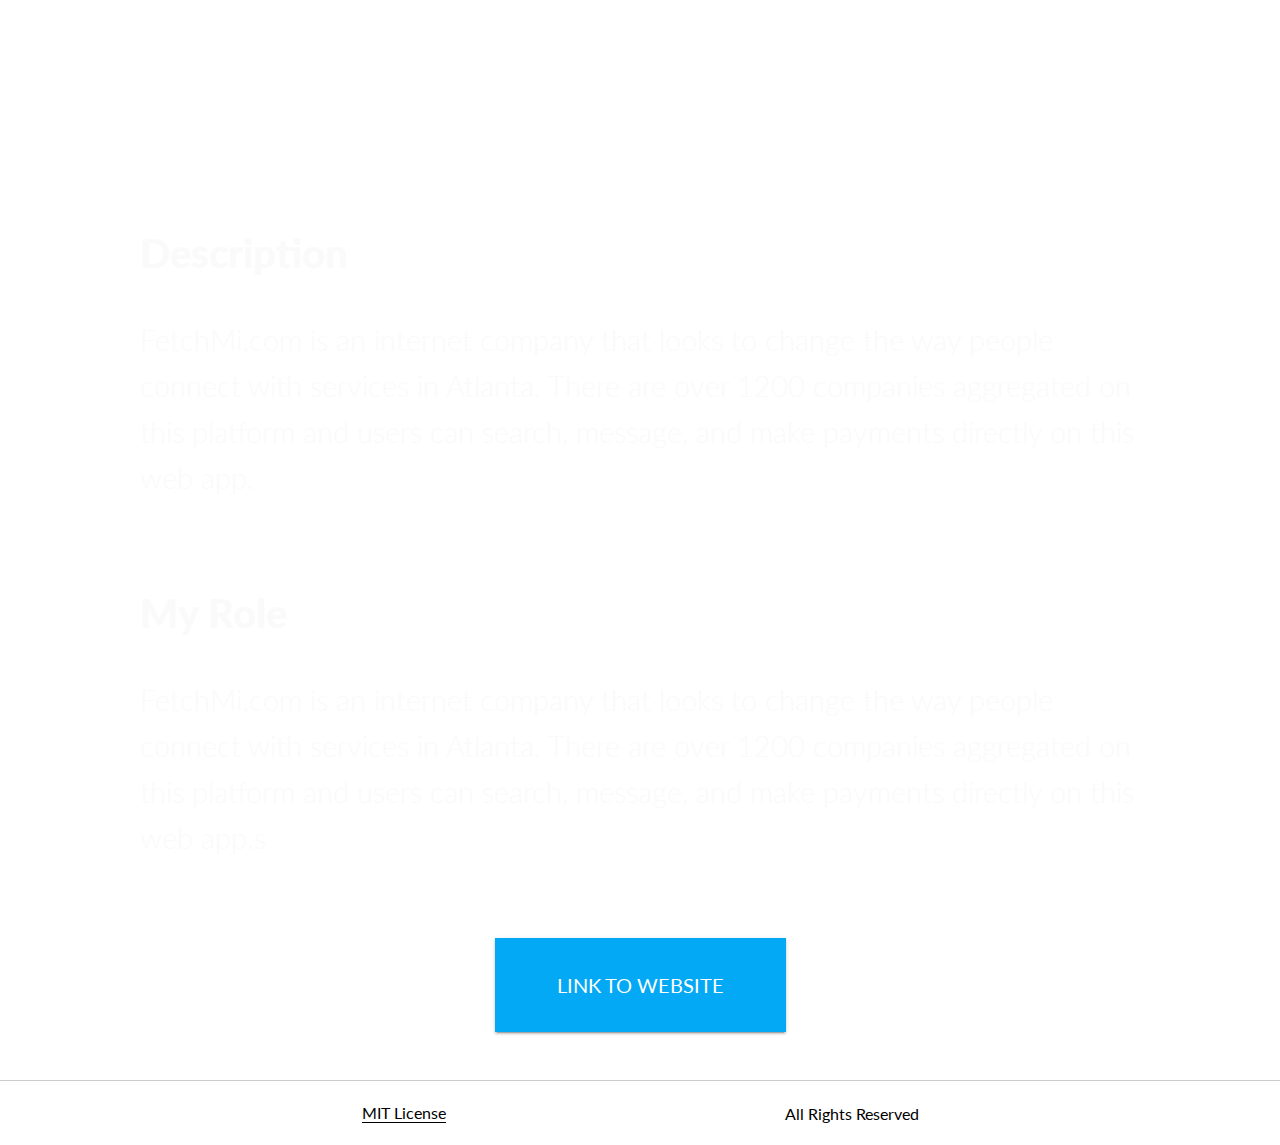
==== commit 59d6366b: "more mobile stuff" ====
--- a/index.html
+++ b/index.html
@@ -2,23 +2,40 @@
 <html lang = "en">
 <head>
   <!-- basic.html -->
-  <title>Justin Luo</title>
-  <meta charset = "UTF-8" />
-<link rel="stylesheet" type="text/css" href="stylesheets/global.css">
-<link href="https://fonts.googleapis.com/css?family=Lato:300,400,700" rel="stylesheet">
-<link rel="stylesheet" href="https://cdnjs.cloudflare.com/ajax/libs/animate.css/3.2.0/animate.min.css">
-<link href="https://fonts.googleapis.com/icon?family=Material+Icons" rel="stylesheet">
-<script src="https://ajax.googleapis.com/ajax/libs/jquery/3.3.1/jquery.min.js"></script>
-<script defer src="https://use.fontawesome.com/releases/v5.0.6/js/all.js"></script>
-<link rel="stylesheet" href="https://cdn.rawgit.com/konpa/devicon/df6431e323547add1b4cf45992913f15286456d3/devicon.min.css">
-
-
-
+	<title>Justin Luo</title>
+	<meta charset = "UTF-8">
+	<meta name="viewport" content="width=device-width, initial-scale=1">
+
+	<link rel="stylesheet" type="text/css" href="stylesheets/global.css">
+	<link href="https://fonts.googleapis.com/css?family=Lato:300,400,700" rel="stylesheet">
+	<link rel="stylesheet" href="https://cdnjs.cloudflare.com/ajax/libs/animate.css/3.2.0/animate.min.css">
+	<link rel="stylesheet" type="text/css" href="stylesheets/normalize.css">
+	<link href="https://fonts.googleapis.com/icon?family=Material+Icons" rel="stylesheet">
+	<script src="https://ajax.googleapis.com/ajax/libs/jquery/3.3.1/jquery.min.js"></script>
+	<link href="https://use.fontawesome.com/releases/v5.0.6/css/all.css" rel="stylesheet">
+
+	<link rel="stylesheet" href="https://cdn.rawgit.com/konpa/devicon/df6431e323547add1b4cf45992913f15286456d3/devicon.min.css">
 </head>
 <body>
+
 	<!--Nav Bar-->
+		
+		<div class="overlay">
+			<i class="fas fa-times" style="position: absolute; top: 20px; right: 38px; font-size: 36px; color: white; cursor: pointer"></i>
+
+
+			<ul class="side-nav-links center">
+	            <li><a class="navLinks cool-link-mobile" href="#project-section">Portfolio</a></li>
+	            <li><a class="navLinks cool-link-mobile" href="#about-section">About</a></li>
+	            <li><a class="navLinks cool-link-mobile" href="#contact-section">Contact</a></li>
+	            <li><a id="downloadResumeLink" class="navLinks cool-link-mobile cool-link-red-mobile" href="https://fetchmi.com" target="_blank" style="">Download Resume</a>
+		        </li>
+          </ul>
+		</div>
+		
 	<nav>
 		<div class="nav-wrapper container">
+		  <a class="hide-on-large-only btn-open" style="position: absolute; top: 12px; right: 0;"><i class="material-icons" style="font-size: 36px;">menu</i></a>
           <a href="https://luo-justin.github.io" class="brand-logo accent-color">luo-justin.github.io</a>
           <ul class="right hide-on-med-and-down">
             <li><a class="navLinks cool-link" href="#project-section">Portfolio</a></li>
@@ -76,7 +93,7 @@
 		</div>
 
 	<!--About Section -->
-	<div id="about-section" class="about-section">
+	<div id="about-section" class="container">
 		<h1 class="about-title accent-color">About Me</h1>
 
 		<p class="about-intro">I am currently a sophomore at Emory University majoring in Computer Science (B.S) and Economics (B.A). 
@@ -88,8 +105,10 @@
 	<div style="height: 100px"></div>
 	<!--About Section -->
 	<div class="game-section" style="height: 600px">
-		<div class="game-container">
-			<h1 class="game-title accent-color">A Cool Game</h1>
+		<div class="game-container container">
+			<h1 class="game-title accent-color">A Cool Game<span style="font-size: 18px; color: black">&nbsp &nbsp &nbsp (Coming Soon)</span></h1>
+			
+		
 		</div>
 	</div>
 
@@ -97,33 +116,31 @@
 	<!--Contact Section -->
 	<div style="height: 36px"></div>
 
-	<div id="contact-section" class="contact-section" style="height: 400px">
+	<div id="contact-section" class="container" style="height: 400px">
 		<div class="game-container">
 			<h1 class="game-title accent-color center">Contact Me</h1>
 			<!-- Add font awesome icons -->
 			<br>
 			<br>
-			<div style="display: flex; flex-direction: row; justify-content: space-between;">
+			<div class="flex-grid-contact center" style="">
   				<a id="github-link" class="links" href="https://github.com/luo-justin" target="_blank"> <i class="fab fa-github fa-7x" style=""></i></a>
   				<a id="mail-link" class="links"  href="mailto:justinluo1998@gmail.com?Subject=Hello%20Justin"><i class="fa fa-envelope fa-7x" aria-hidden="true" style=""></i></a>
   				<a id="fb-link" class="links" href="https://www.facebook.com/justin.luo.395" target="_blank"><i class="fab fa-facebook fa-7x" style=""></i></a>
   				<a id="linkedin-link" class="links" href="#!"><i class="fab fa-linkedin-in fa-7x" style=""></i></a>
   			</div>
-
-
+		</div>
+    </div>
 	
 	<!-- MODAL SECTION -->
         
        
         <!--FetchMi Modal-->
-        <div id="fetchMi-modal">
+        <div class="modals" id="fetchMi-modal">
             <!--"THIS IS IMPORTANT! to close the modal, the class name has to match the name given on the ID-->
-            <div  id="btn-close-modal" class="close-fetchMi-modal"> 
-            	<div style="height: 24px"></div>
-                <i class="material-icons right" style="font-size: 48px; position: relative; right: 24px">close</i>
-
+            <div  id="btn-close-modal" class="close-fetchMi-modal">
+                <i class="material-icons right" style="">close</i>
+                <div class="hide-on-med-and-up" style="height: 24px"></div>
             </div>
-            
             <div class="modal-content">
             	<div class="container">
 	                <h2 class="project-title-large center">FetchMi</span><br>
@@ -143,18 +160,20 @@
 	                <div class="button-wrapper center" style="padding-top: 48px; padding-bottom: 48px">
 	                	<a href="https://fetchmi.com" target="_blank" class="button red z-depth-1" style="">Link To Website</a>
 	            	</div>
-
             	</div>
 			</div>
         </div>
-<br>
+ 
+            
+
+
 
          <!--What the Duc Modal-->
-        <div id="wtDuc-modal">
+        <div class="modals" id="wtDuc-modal">
             <!--"THIS IS IMPORTANT! to close the modal, the class name has to match the name given on the ID-->
             <div  id="btn-close-modal" class="close-wtDuc-modal"> 
-            	<div style="height: 24px"></div>
-                <i class="material-icons right" style="font-size: 48px; position: relative; right: 24px">close</i>
+                <i class="material-icons right" style="">close</i>
+            	<div class="hide-on-med-and-up" style="height: 24px"></div>
 
             </div>
             
@@ -175,15 +194,15 @@
         </div>
 
          <!--Personal Site  Modal-->
-        <div id="personalSite-modal">
+        <div class="modals" id="personalSite-modal">
             <!--"THIS IS IMPORTANT! to close the modal, the class name has to match the name given on the ID-->
             <div  id="btn-close-modal" class="close-personalSite-modal"> 
-            	<div style="height: 24px"></div>
-                <i class="material-icons right" style="font-size: 48px; position: relative; right: 24px">close</i>
+                <i class="material-icons right" style="">close</i>
+            	<div class="hide-on-med-and-up" style="height: 24px"></div>
 
             </div>
             
-            <div class="modal-content" style="">
+            <div  class="modal-content" style="">
             	<div class="container">
 	                <h2 class="project-title-large center">Personal Website</span><br>
 	                	<p class="project-date">(Early 2018)</p></h2>
@@ -204,16 +223,16 @@
 	                	<a href="https://luo-justin.github.io" target="_blank" class="button z-depth-1" style="">This would Link Back Here...</a>
 	            	</div>
             	</div>
-			</div>
-        </div>
+            </div>
+		</div>	
 
 
         <!--Emory Course Critique Modal-->
-        <div id="emorycc-modal">
+        <div class="modals" id="emorycc-modal">
             <!--"THIS IS IMPORTANT! to close the modal, the class name has to match the name given on the ID-->
             <div  id="btn-close-modal" class="close-emorycc-modal"> 
-            	<div style="height: 24px"></div>
-                <i class="material-icons right" style="font-size: 48px; position: relative; right: 24px">close</i>
+                <i class="material-icons right" style="">close</i>
+            	<div class="hide-on-med-and-up" style="height: 24px"></div>
 
             </div>
             
@@ -222,10 +241,10 @@
 	                <h2 class="project-title-large center">Emory Course Critique</span><br>
 	                	<p class="project-date">(Late 2017)</p></h2>
 	                	<div class="techIcons-container" style="">
-						<i class="techIcons devicon-mongodb-plain-wordmark"></i>
-						<i class="techIcons devicon-express-original-wordmark"></i>
-						<i class="techIcons devicon-react-original-wordmark"></i>
-						<i class="techIcons devicon-nodejs-plain-wordmark" style=""></i>
+							<i class="techIcons devicon-mongodb-plain-wordmark"></i>
+							<i class="techIcons devicon-express-original-wordmark"></i>
+							<i class="techIcons devicon-react-original-wordmark"></i>
+							<i class="techIcons devicon-nodejs-plain-wordmark" style=""></i>
 
 					</div>
 	                <p class="modal-header"><b>Description</b></p>
@@ -259,6 +278,18 @@
 <script src="js/animatedModal.min.js"></script>
 
 <script>
+
+$(document).ready(function(){
+    $(".btn-open").click(function(){
+        $(".overlay").fadeToggle(200);
+       $(this).toggleClass('btn-open').toggleClass('btn-close');
+    });
+});
+$('.overlay').on('click', function(){
+    $(".overlay").fadeToggle(200);   
+    $(".btn-open").toggleClass('btn-open').toggleClass('btn-close');
+    open = false;
+});
 
 	// Select all links with hashes
 $('a[href*="#"]')
@@ -381,12 +412,15 @@
 	    // Callbacks
 	    beforeOpen: function() {
 	        console.log("The animation was called");
+	       
+
 	    },           
 	    afterOpen: function() {
 	        console.log("The animation is completed");
 	    }, 
 	    beforeClose: function() {
 	        console.log("The animation was called");
+
 	    }, 
 	    afterClose: function() {
 	        console.log("The animation is completed");
--- a/stylesheets/global.css
+++ b/stylesheets/global.css
@@ -24,8 +24,13 @@
 div{
 	outline: none;
 }
+
 .right{
 	float: right;
+}
+
+.hide-on-mobile{
+
 }
 
 
@@ -167,10 +172,23 @@
 
 .container {
   margin: 0 auto;
+  max-width: 1000px;
+  width: 70%;
+}
+
+nav .container{
+  margin: 0 auto;
   max-width: 1280px;
   width: 80%;
 }
 
+.modal-content .container{
+  width: 80%;
+}
+
+.modal-content{
+  -webkit-overflow-scrolling: touch !important;
+}
 
 
 /*Section 1 */
@@ -242,12 +260,34 @@
     background-size: cover; 
 }
 
+
+
+/* Large */
+
 .flex-grid {
   display: flex;
-  justify-content: center;
-  align-items: center;
   flex-flow: row wrap;
-}
+  justify-content: space-around;
+}
+
+
+
+/* Medium screens */
+@media all and (max-width: 992px) {
+  .flex-grid {
+    /* When on medium sized screens, we center it by evenly distributing empty space around items */
+    justify-content: space-around;
+  }
+}
+
+/* Small screens */
+@media all and (max-width: 601px) {
+  .flex-grid {
+    /* On small screens, we are no longer using row direction but column */
+    flex-direction: column;
+  }
+}
+
 
 .col {
   flex: 1;
@@ -313,9 +353,9 @@
 .techIcons-container{
 	display: flex; 
 	flex-direction: row; 
-	justify-content: space-around;
+	justify-content: space-between;
 	padding-bottom: 48px;
-	max-width: 1000px;
+	max-width: 1200px;
 	margin: 0 auto;
 }
 
@@ -326,12 +366,6 @@
 
 /* Section 3 */
 
-
-
-.about-section{
-	max-width: 800px;
-	margin: 0 auto;
-}
 
 .about-title{
 	font-size: 4em;
@@ -373,6 +407,12 @@
     color:#fff;
     }
 
+#btn-close-modal i{
+    font-size: 48px; 
+    position: relative; 
+    right: 24px;
+    top: 24px;
+  }
 
 
 /* Section 4 */
@@ -386,12 +426,16 @@
 	font-size: 4em;
 }
 
-.game-container{
-	max-width: 800px;
-	margin: 0 auto;
-}
 
 /* Section 5 */
+
+
+.flex-grid-contact {
+  display: flex;
+  flex-flow: row wrap;
+  justify-content: space-around;
+}
+
 
 a.links {
 	color: #9e9e9e;
@@ -421,3 +465,215 @@
 
 
 
+/*********************
+  Media Query Classes
+**********************/
+@media only screen and (max-width: 600px) {
+  .hide-on-small-only, .hide-on-small-and-down {
+    display: none !important;
+  }
+}
+
+@media only screen and (max-width: 992px) {
+  .hide-on-med-and-down {
+    display: none !important;
+  }
+}
+
+@media only screen and (min-width: 601px) {
+  .hide-on-med-and-up {
+    display: none !important;
+  }
+}
+
+@media only screen and (min-width: 600px) and (max-width: 992px) {
+  .hide-on-med-only {
+    display: none !important;
+  }
+}
+
+@media only screen and (min-width: 993px) {
+  .hide-on-large-only {
+    display: none !important;
+  }
+}
+
+@media only screen and (min-width: 993px) {
+  .show-on-large {
+    display: block !important;
+  }
+}
+
+@media only screen and (min-width: 600px) and (max-width: 992px) {
+  .show-on-medium {
+    display: block !important;
+  }
+}
+
+@media only screen and (max-width: 600px) {
+  .show-on-small {
+    display: block !important;
+  }
+}
+
+@media only screen and (min-width: 601px) {
+  .show-on-medium-and-up {
+    display: block !important;
+  }
+}
+
+@media only screen and (max-width: 992px) {
+  .show-on-medium-and-down {
+    display: block !important;
+  }
+}
+
+@media only screen and (max-width: 600px) {
+  .center-on-small-only {
+    text-align: center;
+  }
+}
+
+/*medium screen*/
+@media only screen and (max-width: 992px) {
+
+h2.project-title{
+  font-size: 1.6em;
+}
+
+.links{
+    font-size: 12px;
+  }
+
+}
+
+/*small screen*/
+@media only screen and (max-width: 601px) {
+  
+
+  
+  /*Section 2 */
+
+  .techIcons{
+    font-size: 48px;
+  }
+
+  
+  .box-bigger{
+    height: 250px;
+  }
+
+  .box{
+    height: 180px;
+  }
+
+  .project-title-large{
+    font-size: 2.3em;
+    font-weight: 400;
+  }
+
+  .fa-7x{
+    font-size: 72px;
+  }
+
+  .about-title{
+    font-size: 3em;
+  }
+
+  .game-title{
+    font-size: 3em;
+  }
+
+  #emoryCC-box, #emorycc{
+    order: 0;
+}
+ 
+
+  h2.project-title{
+    font-size: 1.8em;
+    font-weight: 400;
+  }
+
+
+   .modal-text{
+    font-size: 1.3em;
+    font-weight: 400;
+   }
+   .modal-header{
+    font-size: 1.6em;
+   }
+
+  
+  nav .brand-logo {
+    font-size: 1.5em;
+    position: relative;
+    text-align: left;
+  }
+
+  p.project-date{
+    font-size: 1.2rem;
+  }
+
+  #btn-close-modal i{
+    font-size: 32px; 
+    position: relative; 
+    right: 12px;
+    bottom: 6px;
+  }
+
+  .links{
+    width: 50%;
+    margin-bottom: 25px;
+    font-size: 12px;
+  }
+
+}
+
+
+/*side - nav*/
+
+.btn-open:hover{
+  cursor: pointer;
+}
+.cool-link-mobile{
+  font-size: 48px;
+  color: white;
+  text-align: center;
+  transition: color 0.2s ease-in-out;
+}
+
+.cool-link-mobile:hover{
+  color: #03a9f4;
+  transition: color 0.2s ease-in-out;
+
+}
+
+
+.cool-link-red-mobile{
+  font-size: 48px;
+  color: #03a9f4;
+  text-align: center;
+
+}
+
+ul.side-nav-links li{
+  padding: 24px 0px;
+
+}
+
+
+
+/*overlay*/
+.overlay {
+  display:none;
+  position:fixed;
+  top:0;
+  height:100%;
+  width:100%;
+  background:#212121f7; 
+  overflow:hidden;
+  z-index:100;
+}
+
+
+
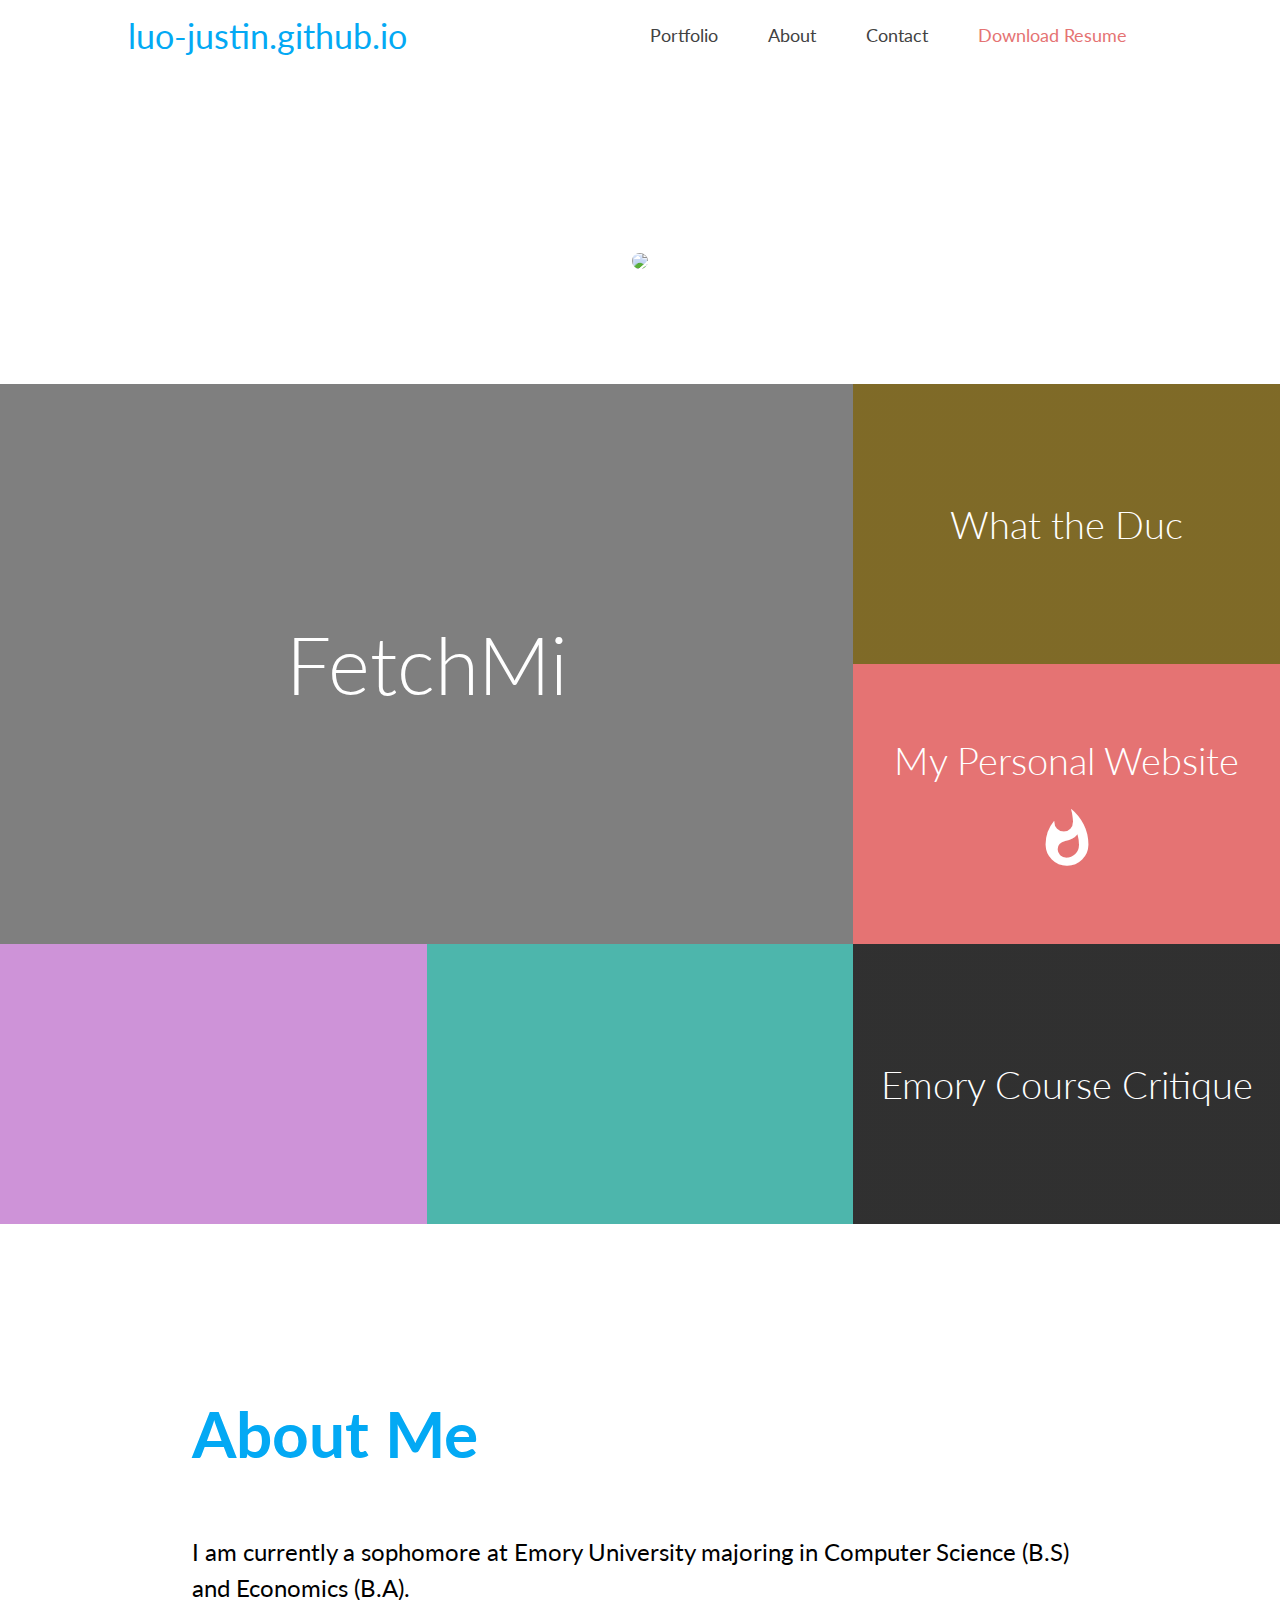
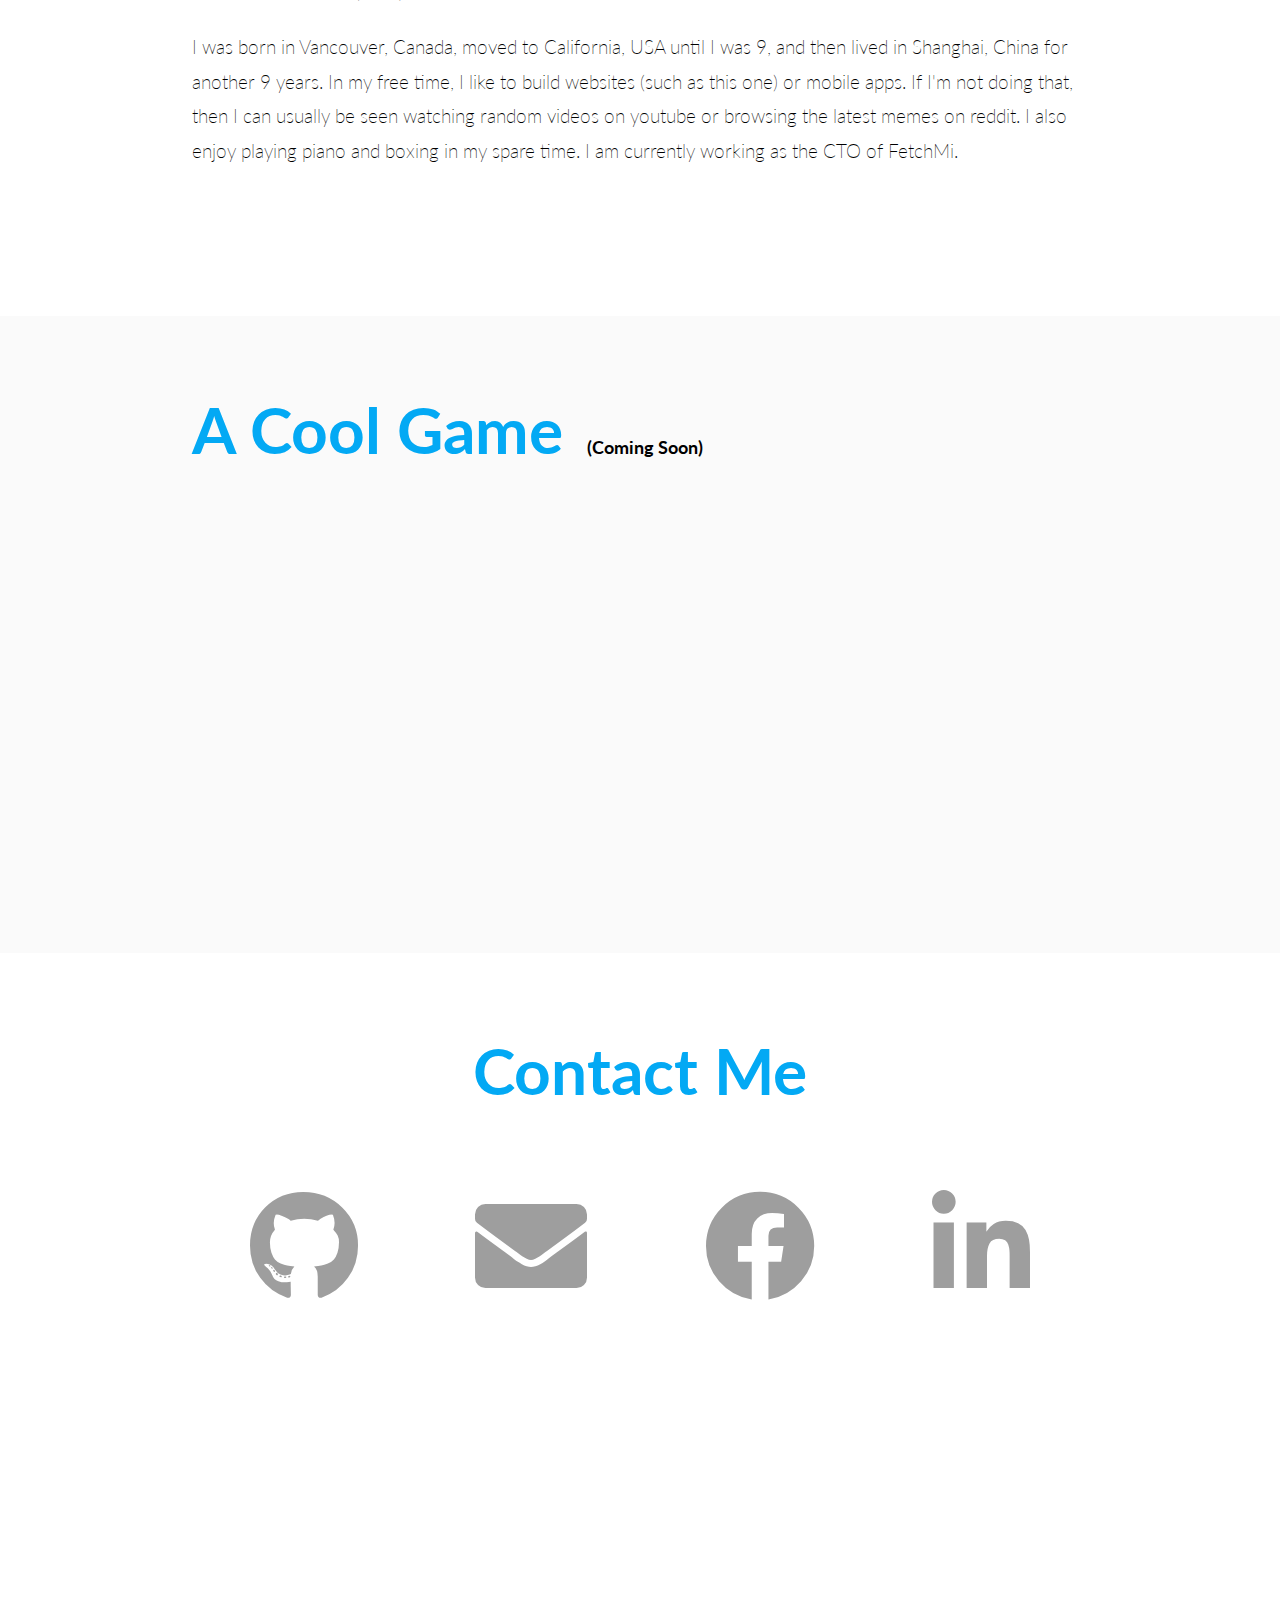
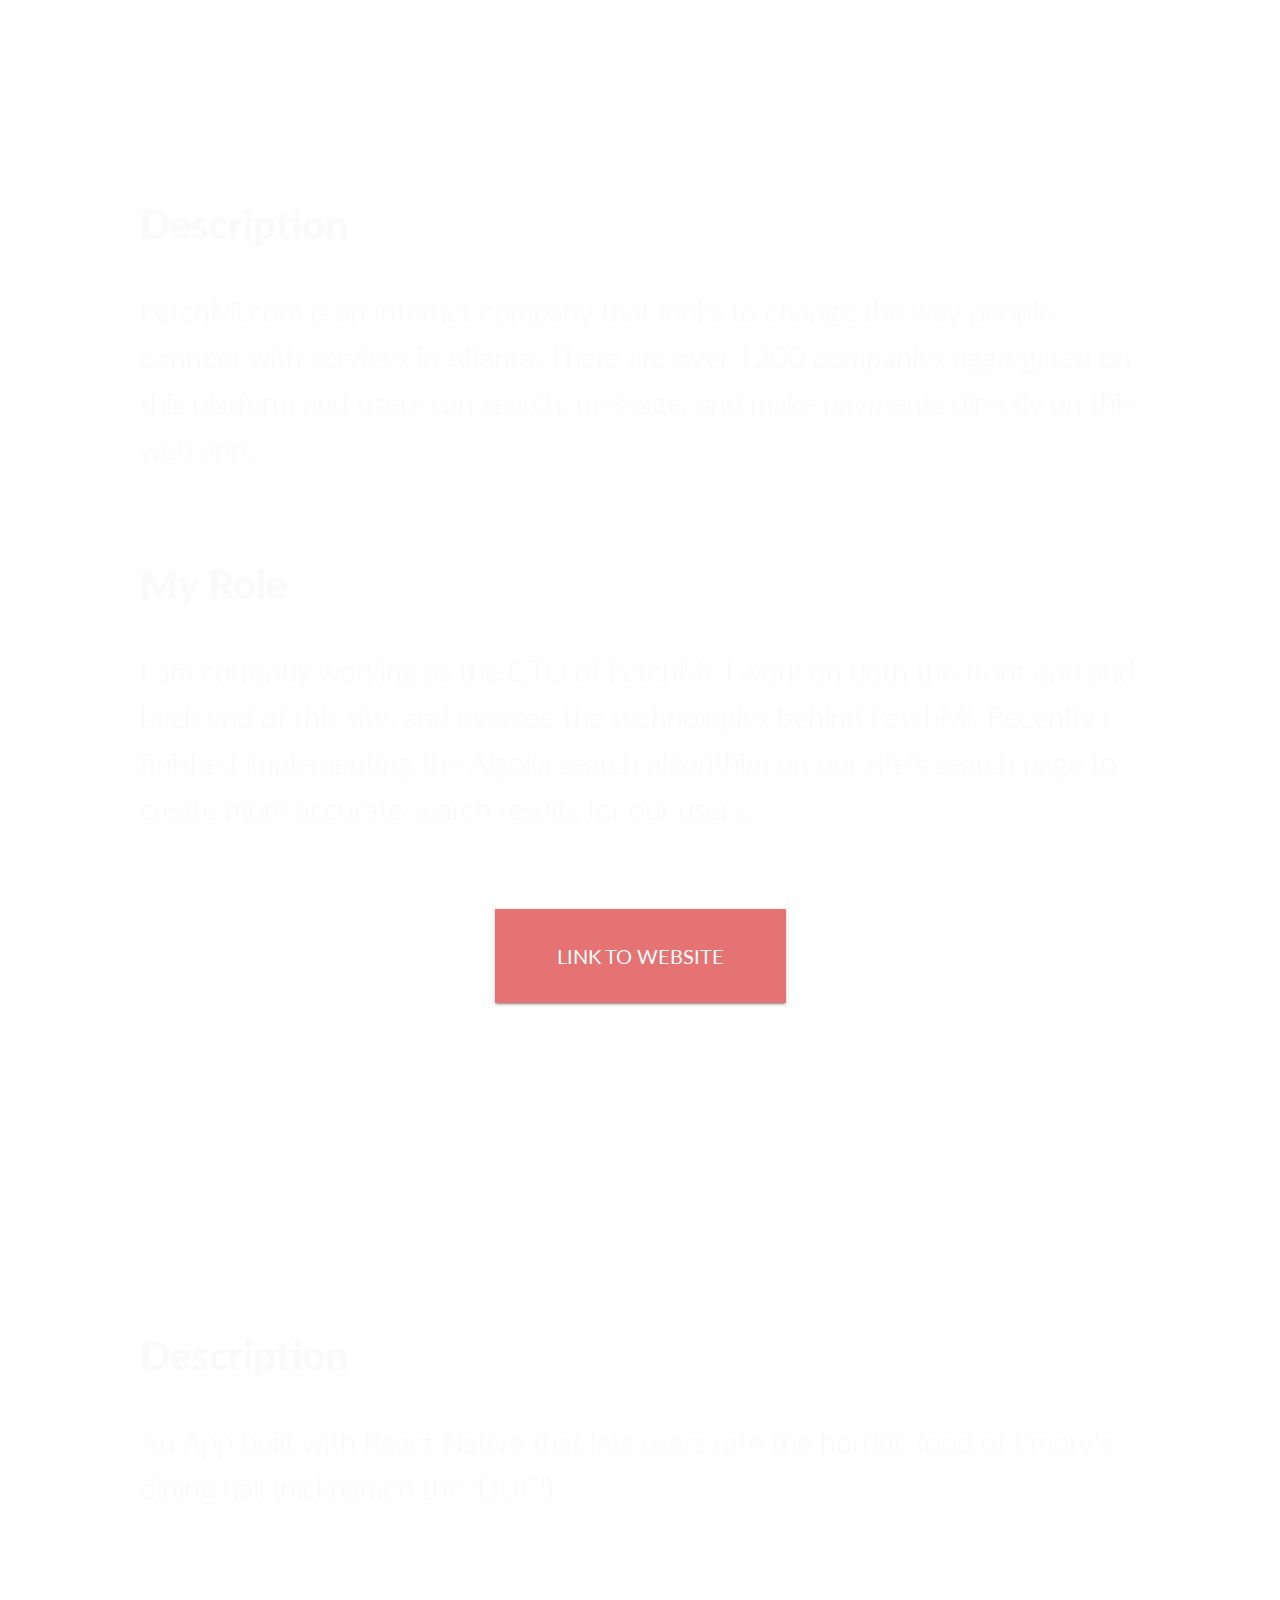
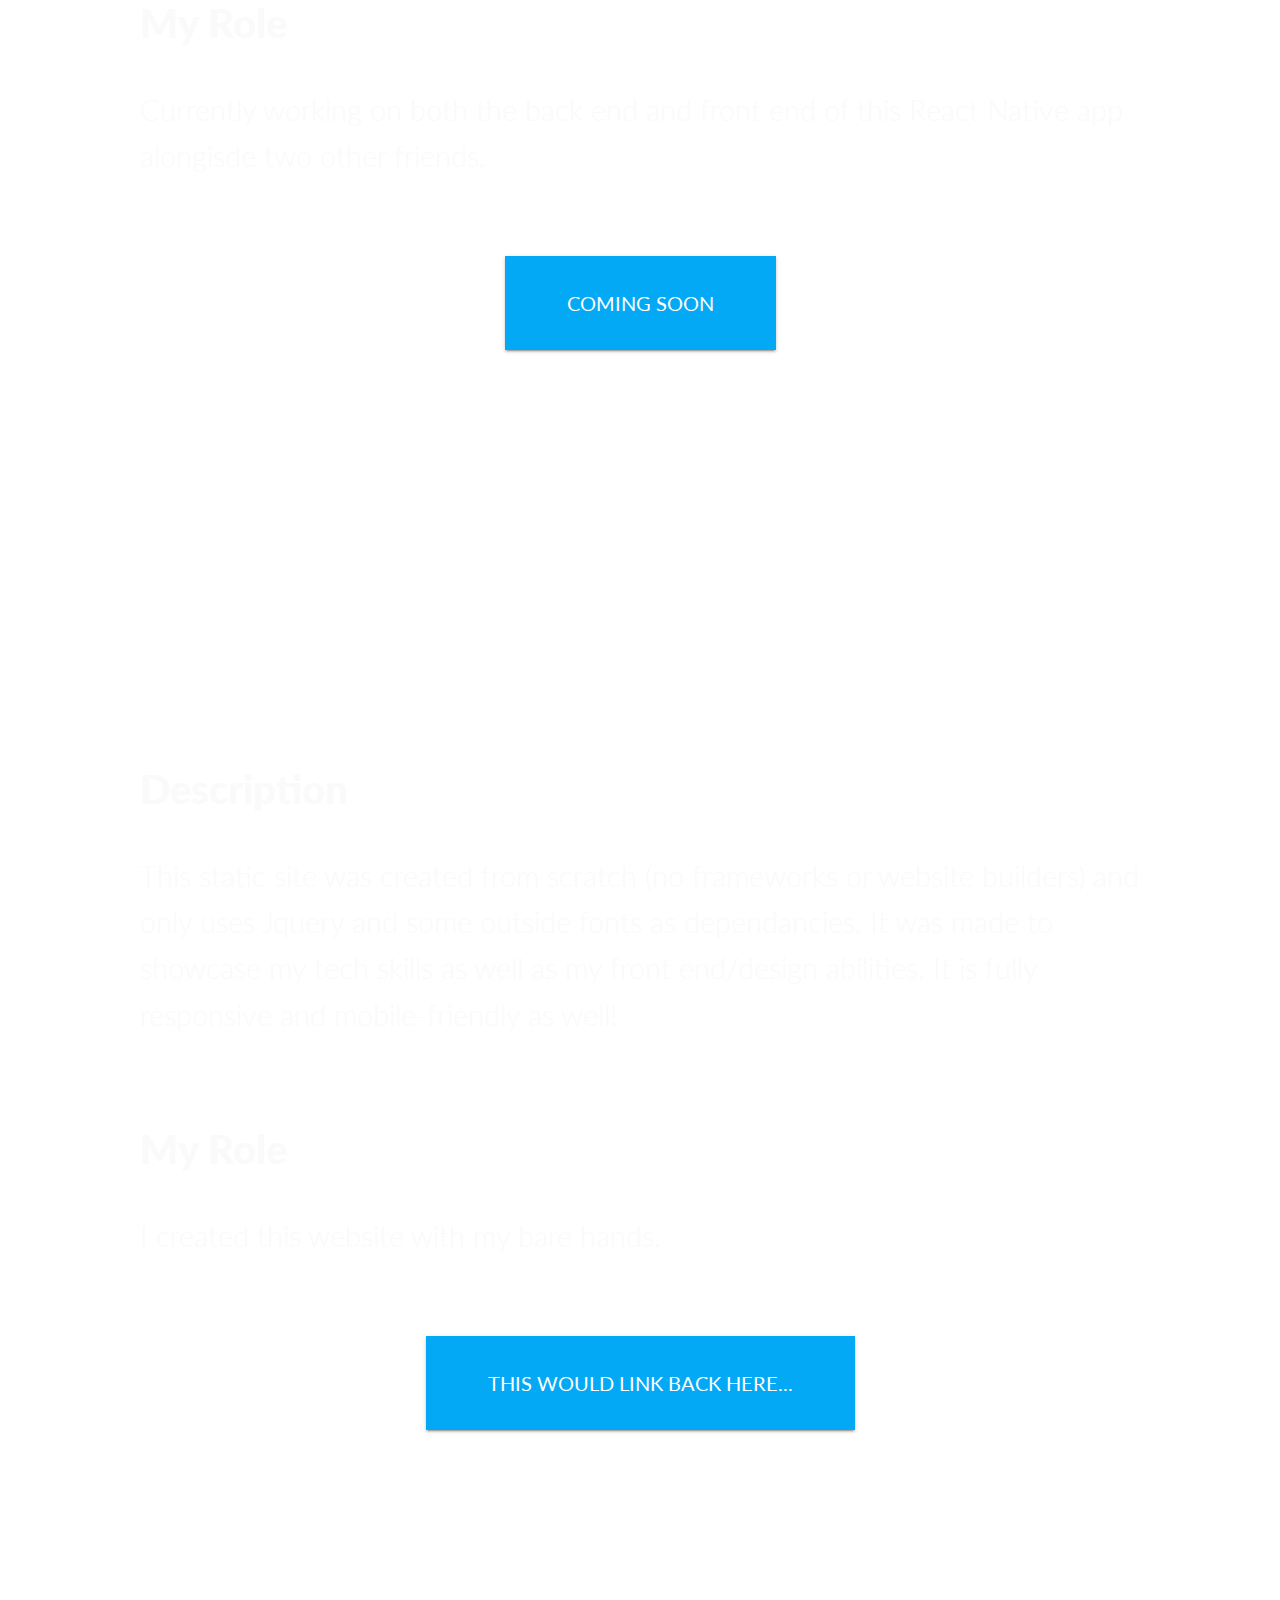
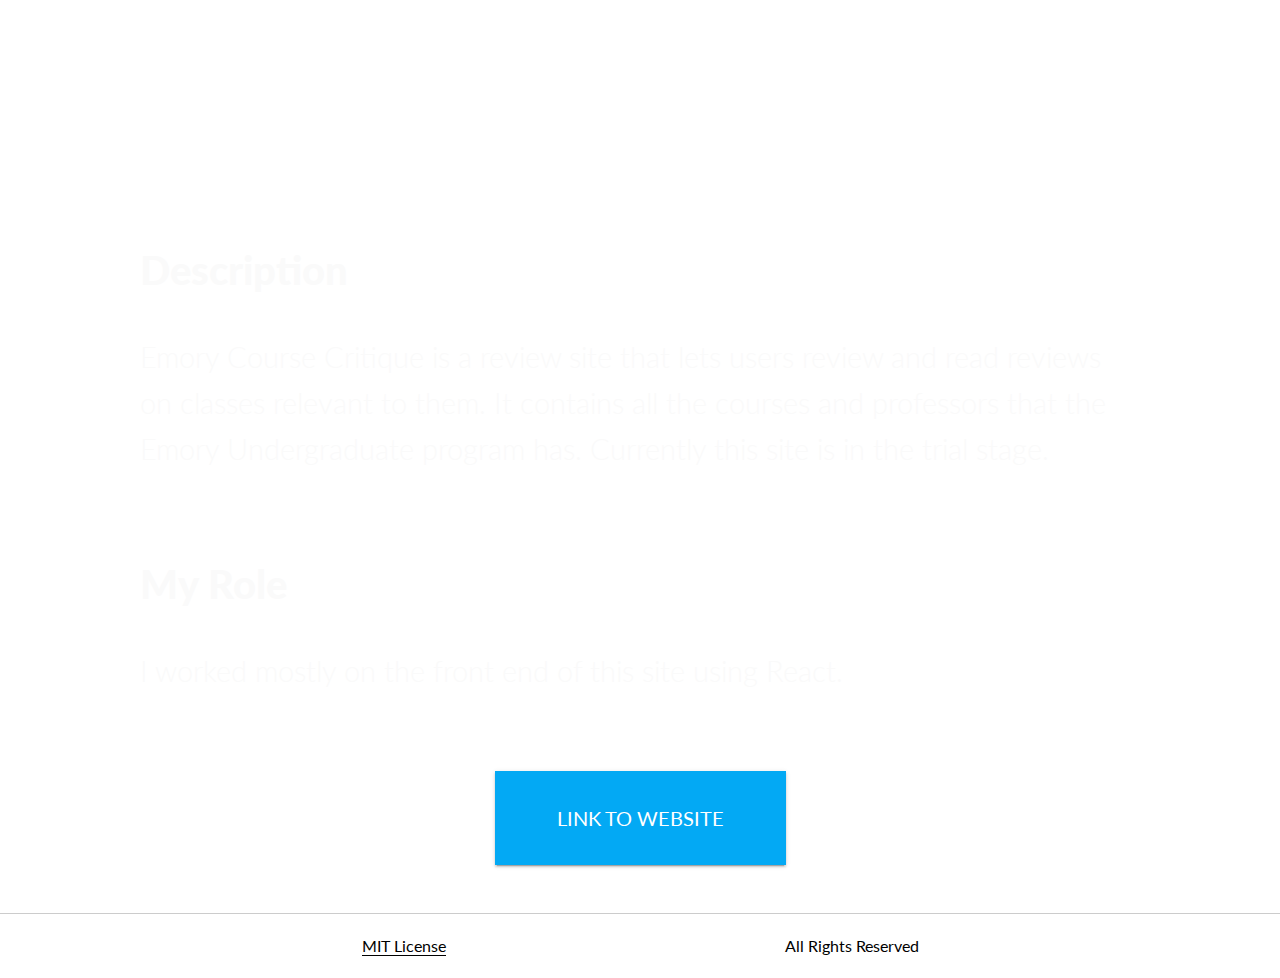
==== commit 6575630b: "changed resume again" ====
--- a/index.html
+++ b/index.html
@@ -4,8 +4,7 @@
   <!-- basic.html -->
 	<title>Justin Luo</title>
 	<meta charset = "UTF-8">
-	<meta name="viewport" content="width=device-width, initial-scale=1">
-
+	<meta name="viewport" content="width=device-width, initial-scale=1, minimum-scale=1">
 	<link rel="stylesheet" type="text/css" href="stylesheets/global.css">
 	<link href="https://fonts.googleapis.com/css?family=Lato:300,400,700" rel="stylesheet">
 	<link rel="stylesheet" href="https://cdnjs.cloudflare.com/ajax/libs/animate.css/3.2.0/animate.min.css">
@@ -17,6 +16,7 @@
 	<link rel="stylesheet" href="https://cdn.rawgit.com/konpa/devicon/df6431e323547add1b4cf45992913f15286456d3/devicon.min.css">
 </head>
 <body>
+<div id="site-wrapper">
 
 	<!--Nav Bar-->
 		
@@ -25,11 +25,13 @@
 
 
 			<ul class="side-nav-links center">
-	            <li><a class="navLinks cool-link-mobile" href="#project-section">Portfolio</a></li>
-	            <li><a class="navLinks cool-link-mobile" href="#about-section">About</a></li>
-	            <li><a class="navLinks cool-link-mobile" href="#contact-section">Contact</a></li>
-	            <li><a id="downloadResumeLink" class="navLinks cool-link-mobile cool-link-red-mobile" href="https://fetchmi.com" target="_blank" style="">Download Resume</a>
-		        </li>
+				<div class="container">
+		            <li><a class="navLinks cool-link-mobile" href="#project-section">Portfolio</a></li>
+		            <li><a class="navLinks cool-link-mobile" href="#about-section">About</a></li>
+		            <li><a class="navLinks cool-link-mobile" href="#contact-section">Contact</a></li>
+		            <li><a id="downloadResumeLink" class="navLinks cool-link-mobile cool-link-red-mobile" href="other/resume.pdf" target="_blank" style="">Download Resume</a>
+			        </li>
+			    </div>
           </ul>
 		</div>
 		
@@ -41,7 +43,7 @@
             <li><a class="navLinks cool-link" href="#project-section">Portfolio</a></li>
             <li><a class="navLinks cool-link" href="#about-section">About</a></li>
             <li><a class="navLinks cool-link" href="#contact-section">Contact</a></li>
-            <li><a id="downloadResumeLink" class="navLinks cool-link cool-link-red" href="https://fetchmi.com" target="_blank" style="">Download Resume</a>
+            <li><a id="downloadResumeLink" class="navLinks cool-link cool-link-red" href="other/justin_luo_resume.docx" target="_blank" style="">Download Resume</a>
 	        </li>
           </ul>
           </div>
@@ -50,14 +52,16 @@
 	<!--Intro Section -->
 	<div class="hero">
 		<div style="height: 36px;"></div>
-		<h1 class="introTitle center">Hey there! I'm <span  class="" style="color: #03a9f4">Justin Luo</span></h1>
-		<h2 class=" center">and welcome to my site :)</h2>
+		<h1 class="introTitle center typewriter" style="display: inline;"></h1>
+		<div style="height: 48px;"></div>
         <img class="responsive-img circle mainPortrait" src="https://s3.amazonaws.com/fetchmi/AboutPage/justin.jpg">
        
 	</div>
- <div id="project-section">
-	</div>
+ 	
+
+
 	<!--Projects Section -->
+	<div id="project-section"></div>
 		<div class="flex-grid">
 		  <div id="fetchMiBox" class="col-bigger box-bigger center" style="position: relative;">
 		  	
@@ -92,6 +96,7 @@
 		  </div>
 		</div>
 
+
 	<!--About Section -->
 	<div id="about-section" class="container">
 		<h1 class="about-title accent-color">About Me</h1>
@@ -99,7 +104,7 @@
 		<p class="about-intro">I am currently a sophomore at Emory University majoring in Computer Science (B.S) and Economics (B.A). 
 		</p>
 		<p class="about-text">
-		 I was born in Vancouver, Canada, moved to California,USA until I was 9, and then lived in Shanghai, China for another 9 years. In my free time, I like to build websites (such as this one) or mobile apps. If I'm not doing that, then I can usually be seen watching random videos on youtube or browsing the latest and dankest memes. I also enjoy playing piano and boxing in my spare time. I am currently working as the CTO of FetchMi.
+		 I was born in Vancouver, Canada, moved to California, USA until I was 9, and then lived in Shanghai, China for another 9 years. In my free time, I like to build websites (such as this one) or mobile apps. If I'm not doing that, then I can usually be seen watching random videos on youtube or browsing the latest memes on reddit. I also enjoy playing piano and boxing in my spare time. I am currently working as the CTO of FetchMi.
 		</p>
 	</div>
 	<div style="height: 100px"></div>
@@ -156,7 +161,7 @@
 	                <p class="modal-text"> FetchMi.com is an internet company that looks to change the way people connect with services in Atlanta. There are over 1200 companies aggregated on this platform and users can search, message, and make payments directly on this web app. </p>
 	                <br>
 	                <p class="modal-header"><b>My Role</b></p>
-	                <p class="modal-text">FetchMi.com is an internet company that looks to change the way people connect with services in Atlanta. There are over 1200 companies aggregated on this platform and users can search, message, and make payments directly on this website.</p>
+	                <p class="modal-text">I am currently working as the CTO of FetchMi. I work on both the front end and back end of this site, and oversee the technologies behind FetchMi. Recently I finished implementing the Algolia search algorithim on our site's search page to create more accurate search results for our users.</p>
 	                <div class="button-wrapper center" style="padding-top: 48px; padding-bottom: 48px">
 	                	<a href="https://fetchmi.com" target="_blank" class="button red z-depth-1" style="">Link To Website</a>
 	            	</div>
@@ -185,9 +190,9 @@
 	                <p class="modal-text">An App built with React Native that lets users rate the horrific food of Emory's dining hall (nicknamed the 'DUC') </p>
 	                <br>
 	                <p class="modal-header"><b>My Role</b></p>
-	                <p class="modal-text">I honestly have no clue what i'm doing yet so yeaaa lmao</p>
+	                <p class="modal-text">Currently working on both the back end and front end of this React Native app alongisde two other friends.</p>
 	                <div class="button-wrapper center" style="padding-top: 48px; padding-bottom: 48px">
-	                	<a href="https://fetchmi.com" target="_blank" class="button z-depth-1" style="">Link To Website</a>
+	                	<a href="#!" target="_blank" class="button z-depth-1" style="">Coming Soon</a>
 	            	</div>
             	</div>
 			</div>
@@ -248,10 +253,10 @@
 
 					</div>
 	                <p class="modal-header"><b>Description</b></p>
-	                <p class="modal-text"> FetchMi.com is an internet company that looks to change the way people connect with services in Atlanta. There are over 1200 companies aggregated on this platform and users can search, message, and make payments directly on this web app. </p>
+	                <p class="modal-text">Emory Course Critique is a review site that lets users review and read reviews on classes relevant to them. It contains all the courses and professors that the Emory Undergraduate program has. Currently this site is in the trial stage.</p>
 	                <br>
 	                <p class="modal-header"><b>My Role</b></p>
-	                <p class="modal-text">FetchMi.com is an internet company that looks to change the way people connect with services in Atlanta. There are over 1200 companies aggregated on this platform and users can search, message, and make payments directly on this web app.s</p>
+	                <p class="modal-text">I worked mostly on the front end of this site using React.</p>
 	                <div class="button-wrapper center" style="padding-top: 48px; padding-bottom: 48px">
 	                	<a href="https://emorycoursecritique.com" target="_blank" class="button z-depth-1" style="">Link To Website</a>
 	            	</div>
@@ -272,12 +277,26 @@
 	</footer>
 
 
-
+</div>
 
 
 <script src="js/animatedModal.min.js"></script>
+<script src="https://cdnjs.cloudflare.com/ajax/libs/typed.js/2.0.6/typed.min.js"></script>
 
 <script>
+
+var options = {
+  strings: ["Hey there!" , "<span style='color: #03a9f4'>Justin Luo</span> welcomes you to his site!" , "<span style='color: #03a9f4'>Justin Luo.</span>"],
+  typeSpeed: 60,
+  backDelay: 800,
+  onComplete:function(self){
+	    $(".typed-cursor").delay(1000).hide(0);
+	}
+}
+
+var typed = new Typed(".typewriter", options);
+
+
 
 $(document).ready(function(){
     $(".btn-open").click(function(){
@@ -343,7 +362,8 @@
 	    // Callbacks
 	    beforeOpen: function() {
 	        console.log("The animation was called");
-	       
+	        $('#fetchMi-modal').addClass('ios-scroll');
+
 
 	    },           
 	    afterOpen: function() {
@@ -356,6 +376,8 @@
 	    }, 
 	    afterClose: function() {
 	        console.log("The animation is completed");
+	       	$('#fetchMi-modal').removeClass('ios-scroll');
+
 	    }
 	});
 
@@ -368,6 +390,8 @@
 	    // Callbacks
 	    beforeOpen: function() {
 	        console.log("The animation was called");
+	        $('#emorycc-modal').addClass('ios-scroll');
+
 	    },           
 	    afterOpen: function() {
 	        console.log("The animation is completed");
@@ -377,6 +401,8 @@
 	    }, 
 	    afterClose: function() {
 	        console.log("The animation is completed");
+	       	$('#emorycc-modal').removeClass('ios-scroll');
+
 	    }
 	});
 
@@ -389,6 +415,8 @@
 	    // Callbacks
 	    beforeOpen: function() {
 	        console.log("The animation was called");
+	       	$('#wtDuc-modal').addClass('ios-scroll');
+
 	    },           
 	    afterOpen: function() {
 	        console.log("The animation is completed");
@@ -398,6 +426,8 @@
 	    }, 
 	    afterClose: function() {
 	        console.log("The animation is completed");
+	       	$('#wtDuc-modal').removeClass('ios-scroll');
+
 	    }
 	});
 
@@ -411,8 +441,9 @@
 	    color:'#e57373',
 	    // Callbacks
 	    beforeOpen: function() {
-	        console.log("The animation was called");
-	       
+	     console.log("The animation was called");
+	     $('#personalSite-modal').addClass('ios-scroll');
+
 
 	    },           
 	    afterOpen: function() {
@@ -424,10 +455,35 @@
 	    }, 
 	    afterClose: function() {
 	        console.log("The animation is completed");
+	       	$('#personalSite-modal').removeClass('ios-scroll');
+
 	    }
 	});
 
 
+/*hide nav bar on scroll down*/
+$(document).ready(function () {
+  
+  'use strict';
+  
+   var c, currentScrollTop = 0,
+       navbar = $('nav');
+
+   $(window).scroll(function () {
+      var a = $(window).scrollTop();
+      var b = navbar.height();
+     
+      currentScrollTop = a;
+     
+      if (c < currentScrollTop && a > b + b) {
+        navbar.addClass("scrollUp");
+      } else if (c > currentScrollTop && !(a <= b)) {
+        navbar.removeClass("scrollUp");
+      }
+      c = currentScrollTop;
+  });
+  
+});
 
 
 $(document).scroll(function() {
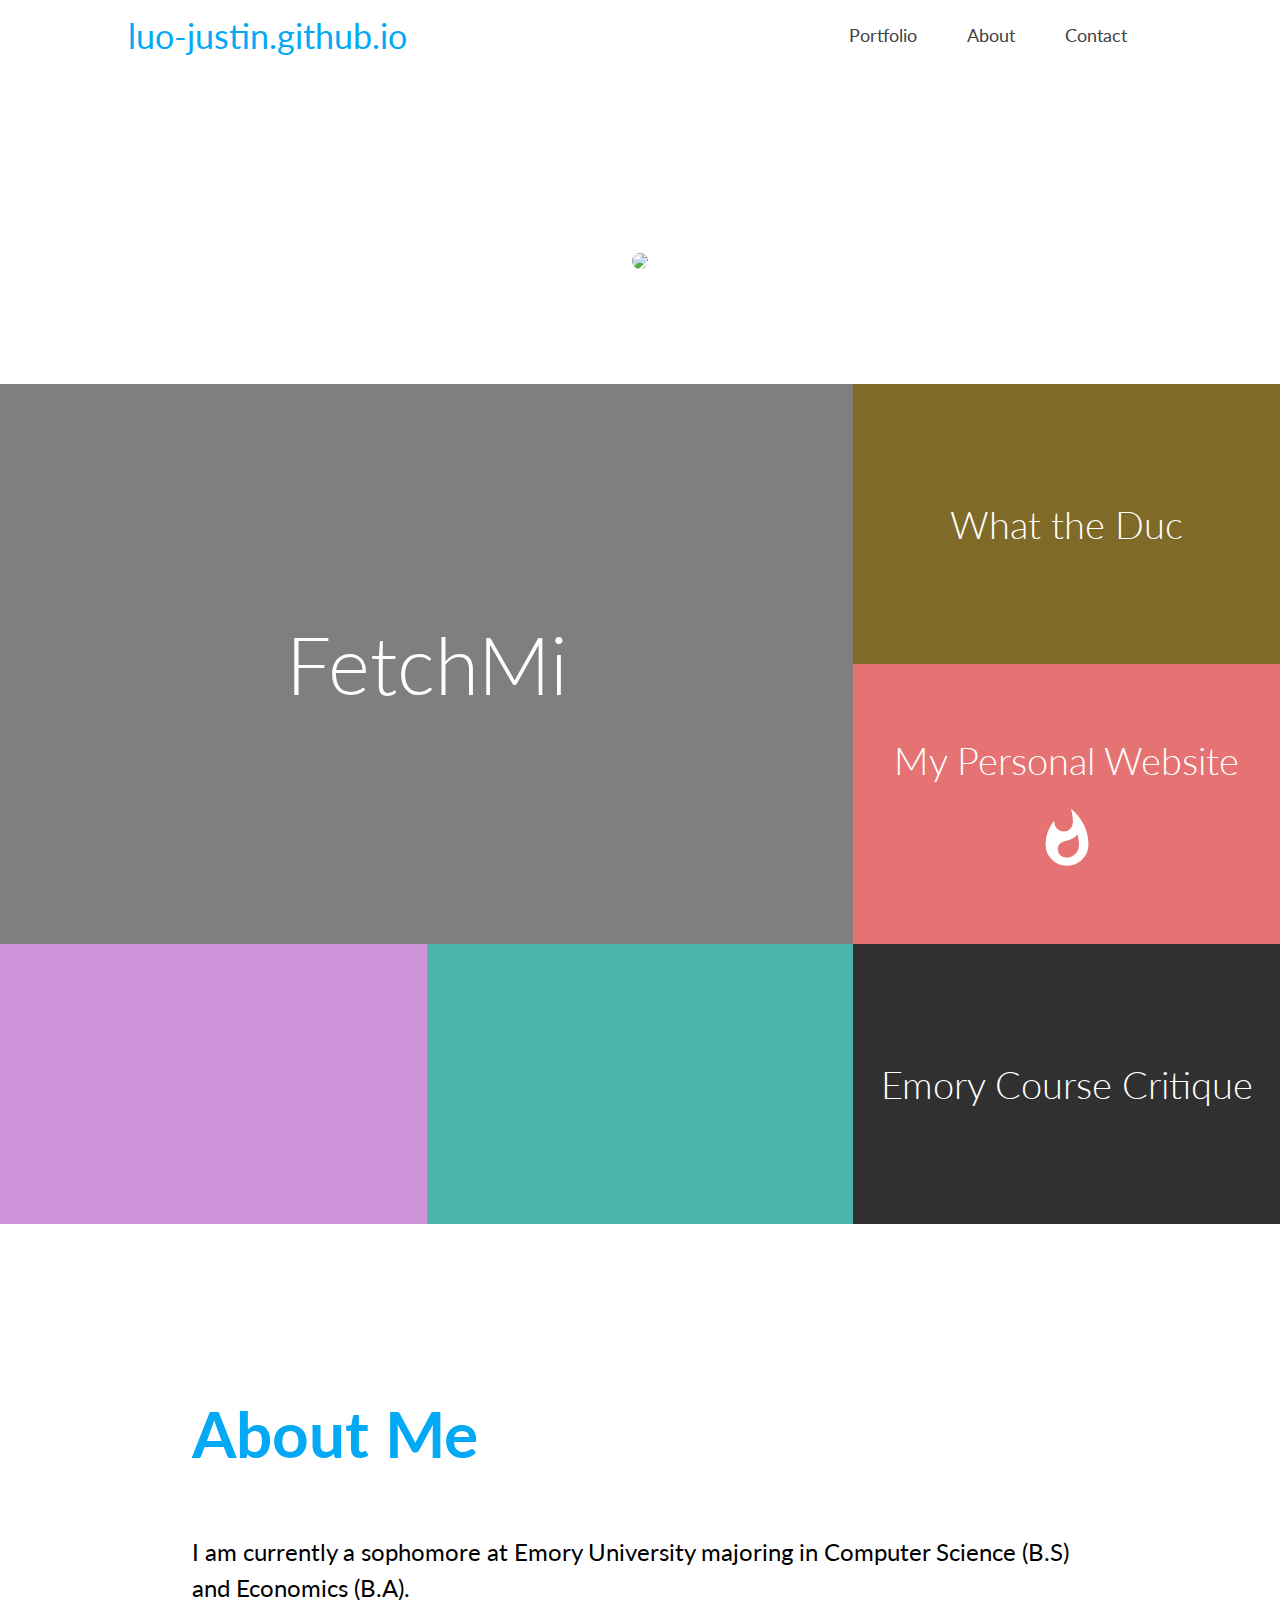
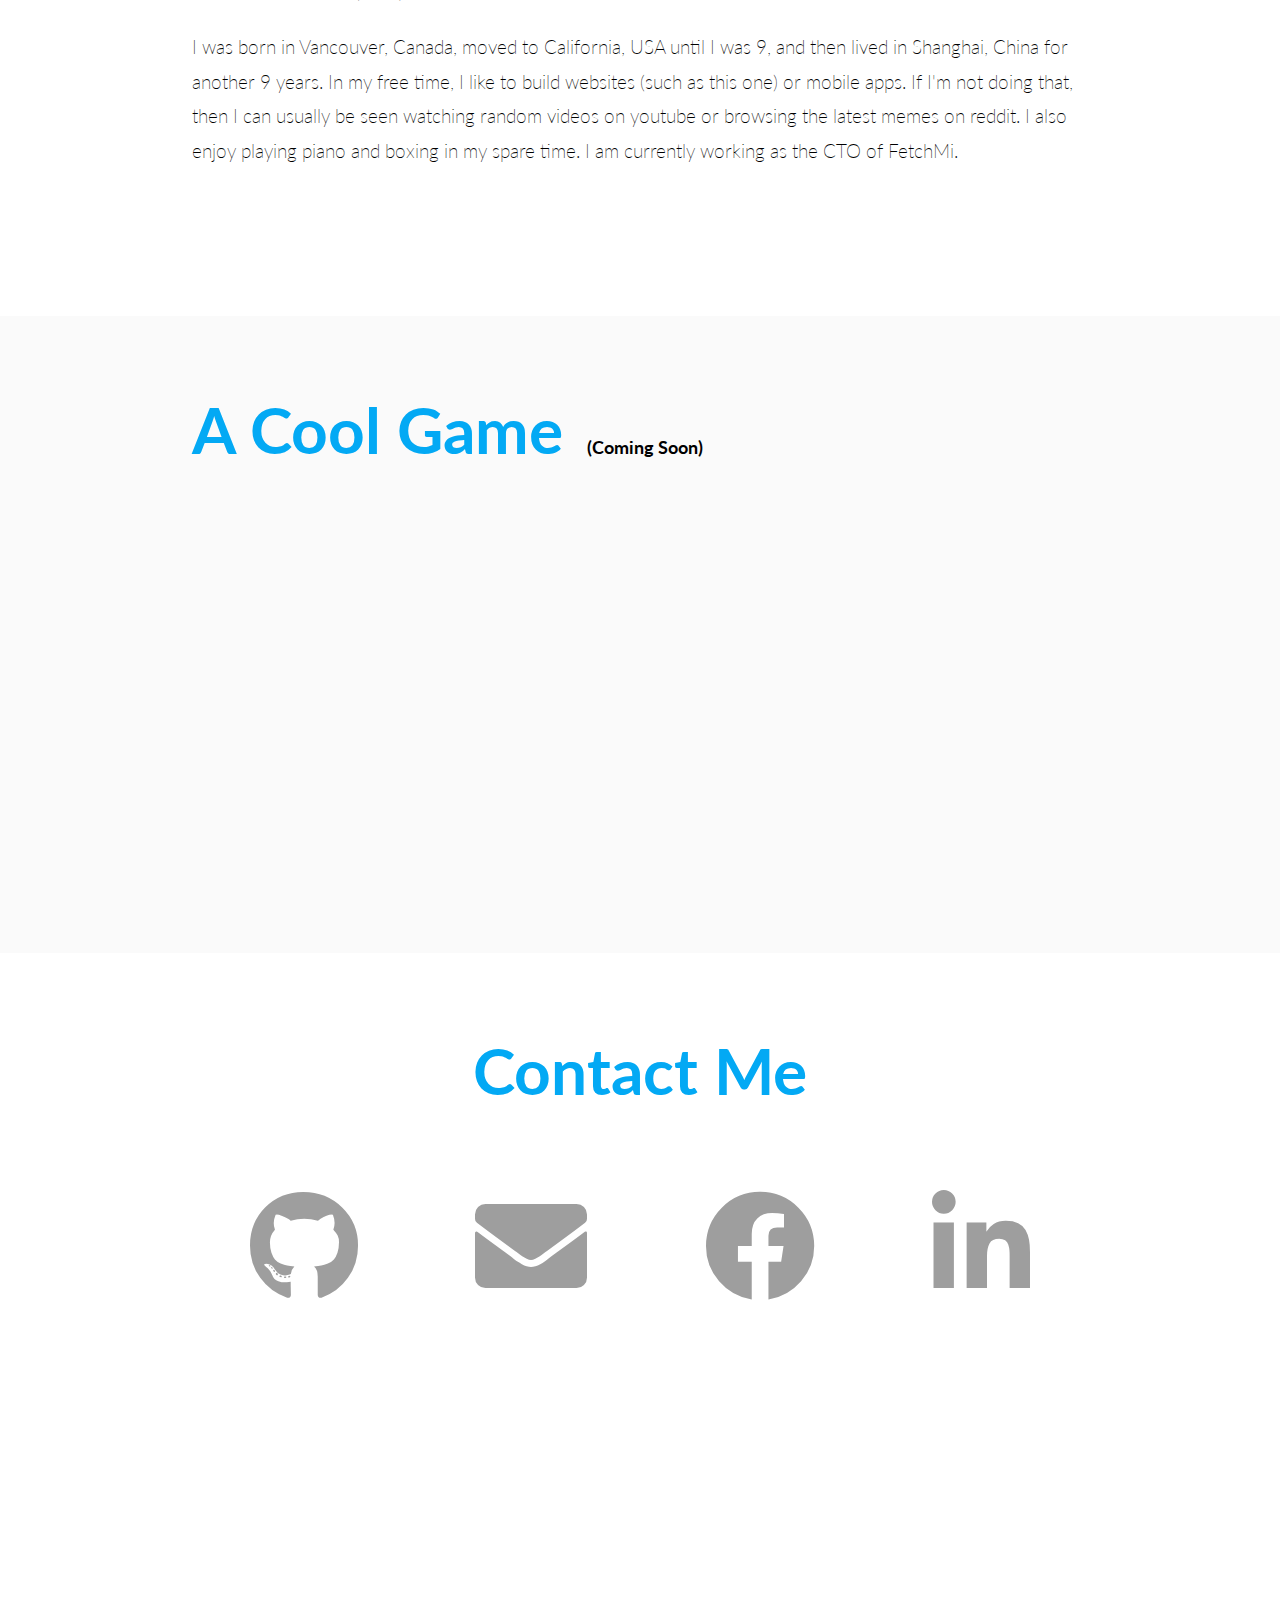
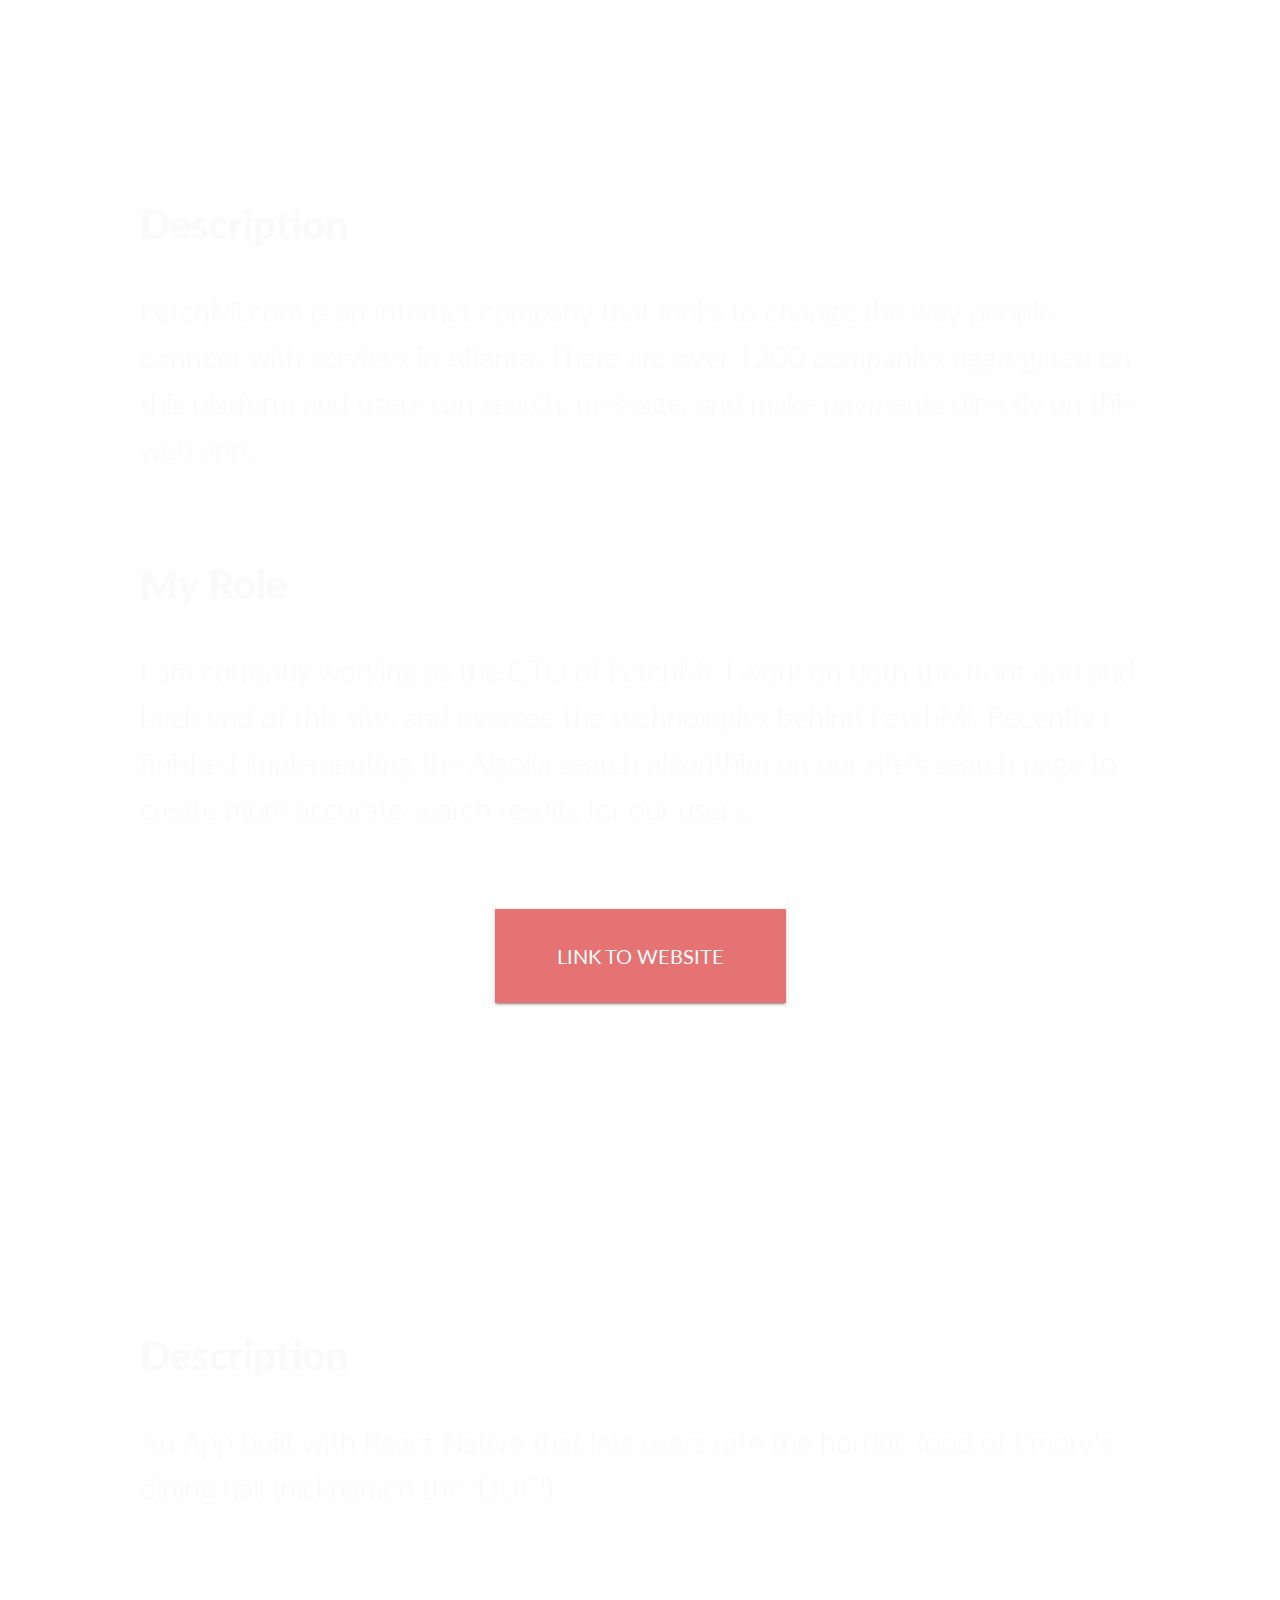
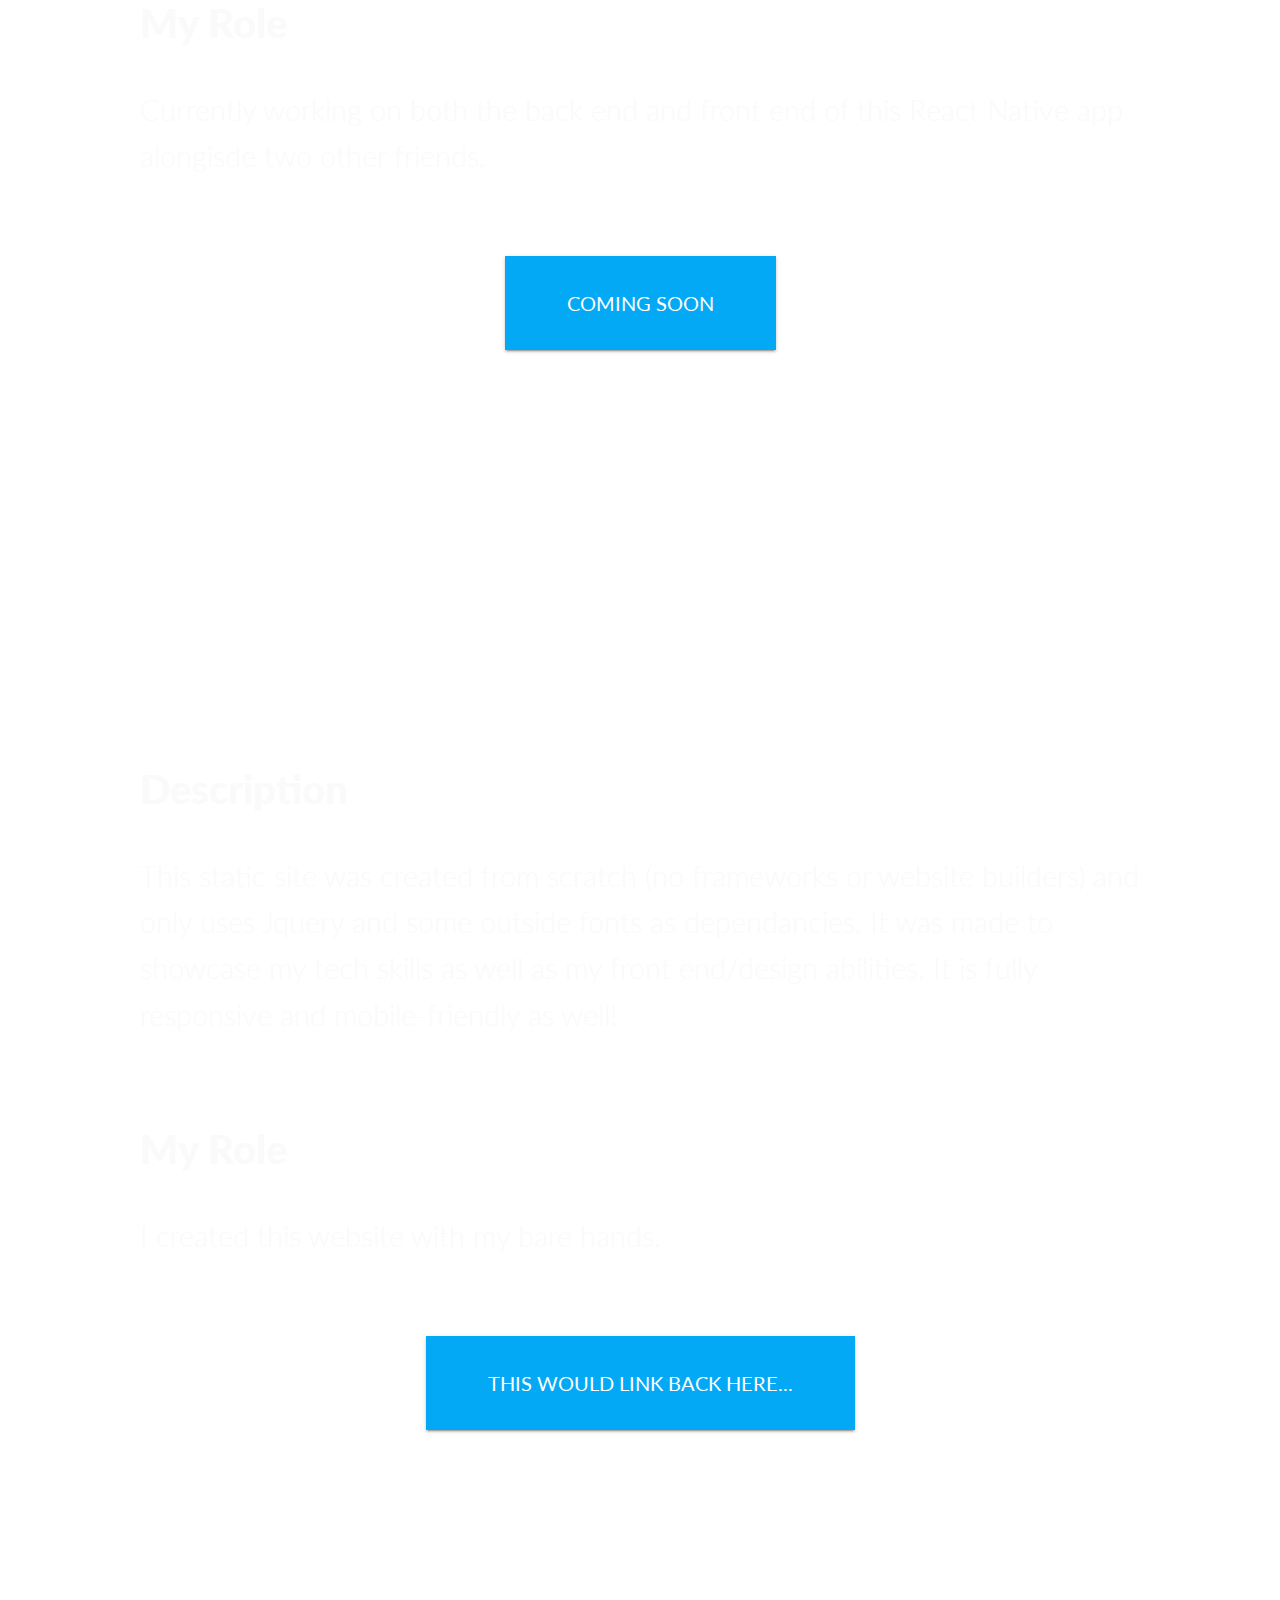
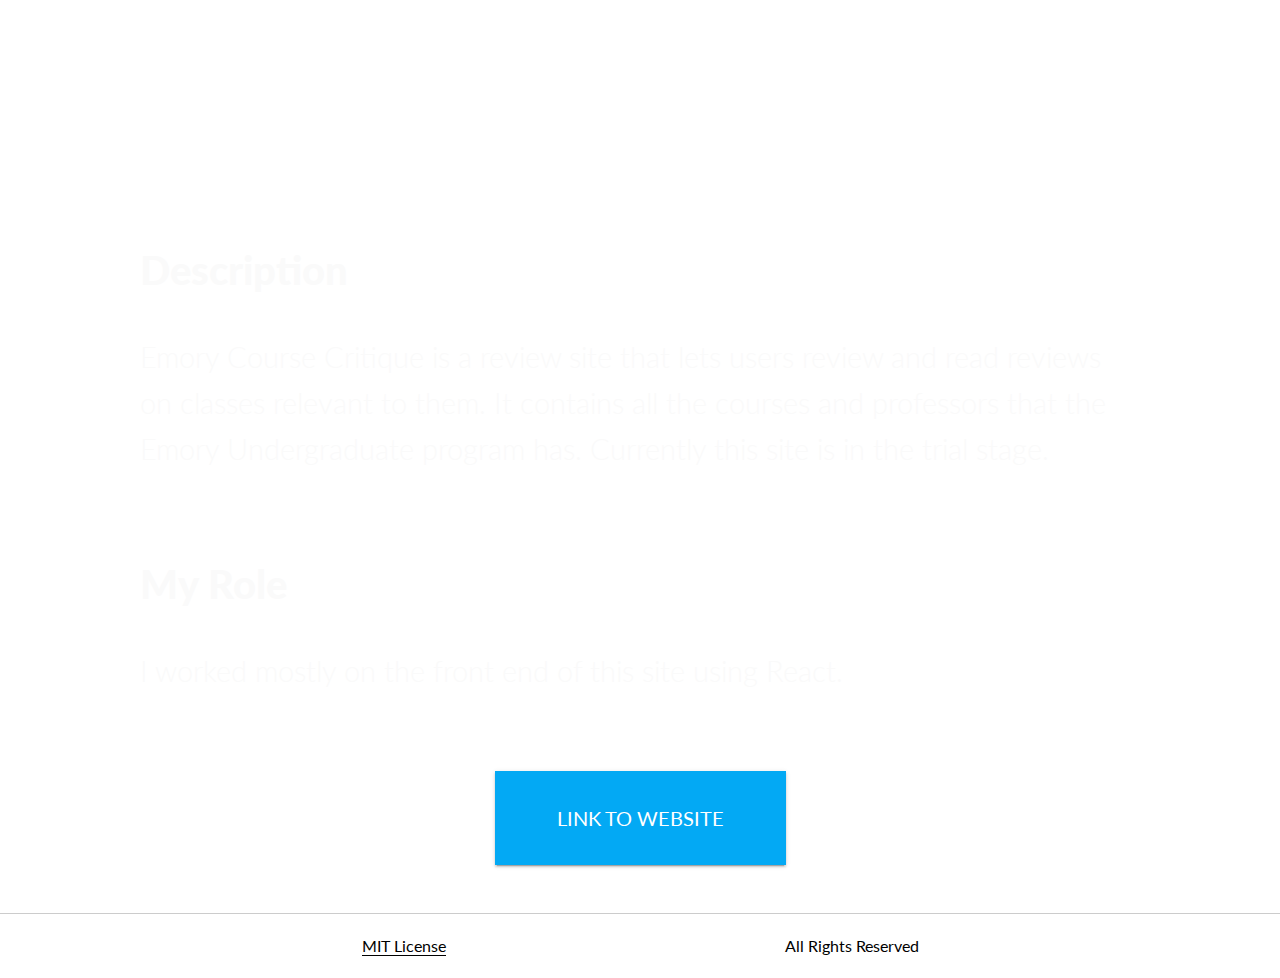
==== commit ebac1197: "changed another link" ====
--- a/index.html
+++ b/index.html
@@ -29,8 +29,8 @@
 		            <li><a class="navLinks cool-link-mobile" href="#project-section">Portfolio</a></li>
 		            <li><a class="navLinks cool-link-mobile" href="#about-section">About</a></li>
 		            <li><a class="navLinks cool-link-mobile" href="#contact-section">Contact</a></li>
-		            <li><a id="downloadResumeLink" class="navLinks cool-link-mobile cool-link-red-mobile" href="other/resume.pdf" target="_blank" style="">Download Resume</a>
-			        </li>
+<!-- 		            <li><a id="downloadResumeLink" class="navLinks cool-link-mobile cool-link-red-mobile" href="other/resume.pdf" target="_blank" style="">Download Resume</a>
+ -->			        </li>
 			    </div>
           </ul>
 		</div>
@@ -43,8 +43,8 @@
             <li><a class="navLinks cool-link" href="#project-section">Portfolio</a></li>
             <li><a class="navLinks cool-link" href="#about-section">About</a></li>
             <li><a class="navLinks cool-link" href="#contact-section">Contact</a></li>
-            <li><a id="downloadResumeLink" class="navLinks cool-link cool-link-red" href="other/justin_luo_resume.docx" target="_blank" style="">Download Resume</a>
-	        </li>
+<!--             <li><a id="downloadResumeLink" class="navLinks cool-link cool-link-red" href="other/justin_luo_resume.PDF" target="_blank" style="">Download Resume</a>
+ -->	        </li>
           </ul>
           </div>
 	</nav> 
@@ -54,7 +54,7 @@
 		<div style="height: 36px;"></div>
 		<h1 class="introTitle center typewriter" style="display: inline;"></h1>
 		<div style="height: 48px;"></div>
-        <img class="responsive-img circle mainPortrait" src="https://s3.amazonaws.com/fetchmi/AboutPage/justin.jpg">
+        <img class="responsive-img circle mainPortrait" src="https://ibb.co/eZPQqA">
        
 	</div>
  	
@@ -258,7 +258,7 @@
 	                <p class="modal-header"><b>My Role</b></p>
 	                <p class="modal-text">I worked mostly on the front end of this site using React.</p>
 	                <div class="button-wrapper center" style="padding-top: 48px; padding-bottom: 48px">
-	                	<a href="https://emorycoursecritique.com" target="_blank" class="button z-depth-1" style="">Link To Website</a>
+	                	<a href="https://professorsaid.com" target="_blank" class="button z-depth-1" style="">Link To Website</a>
 	            	</div>
             	</div>
 			</div>
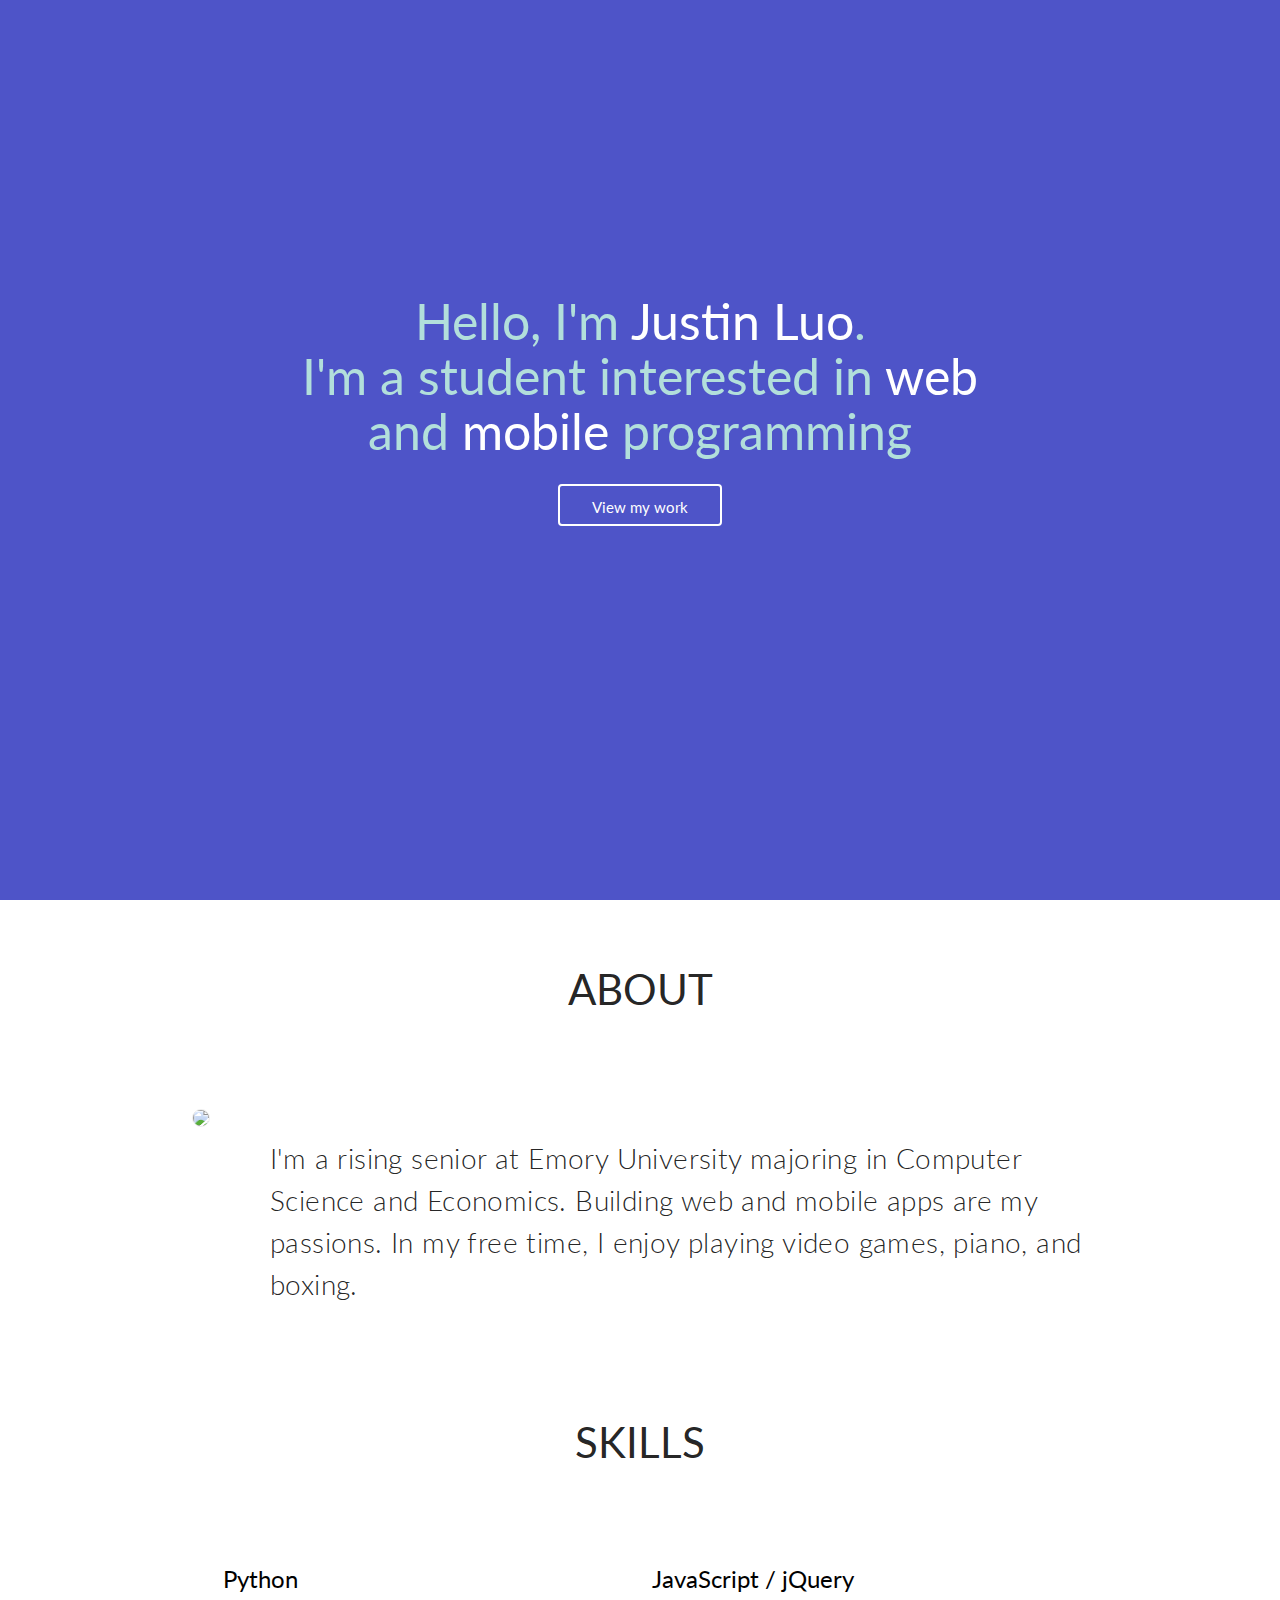
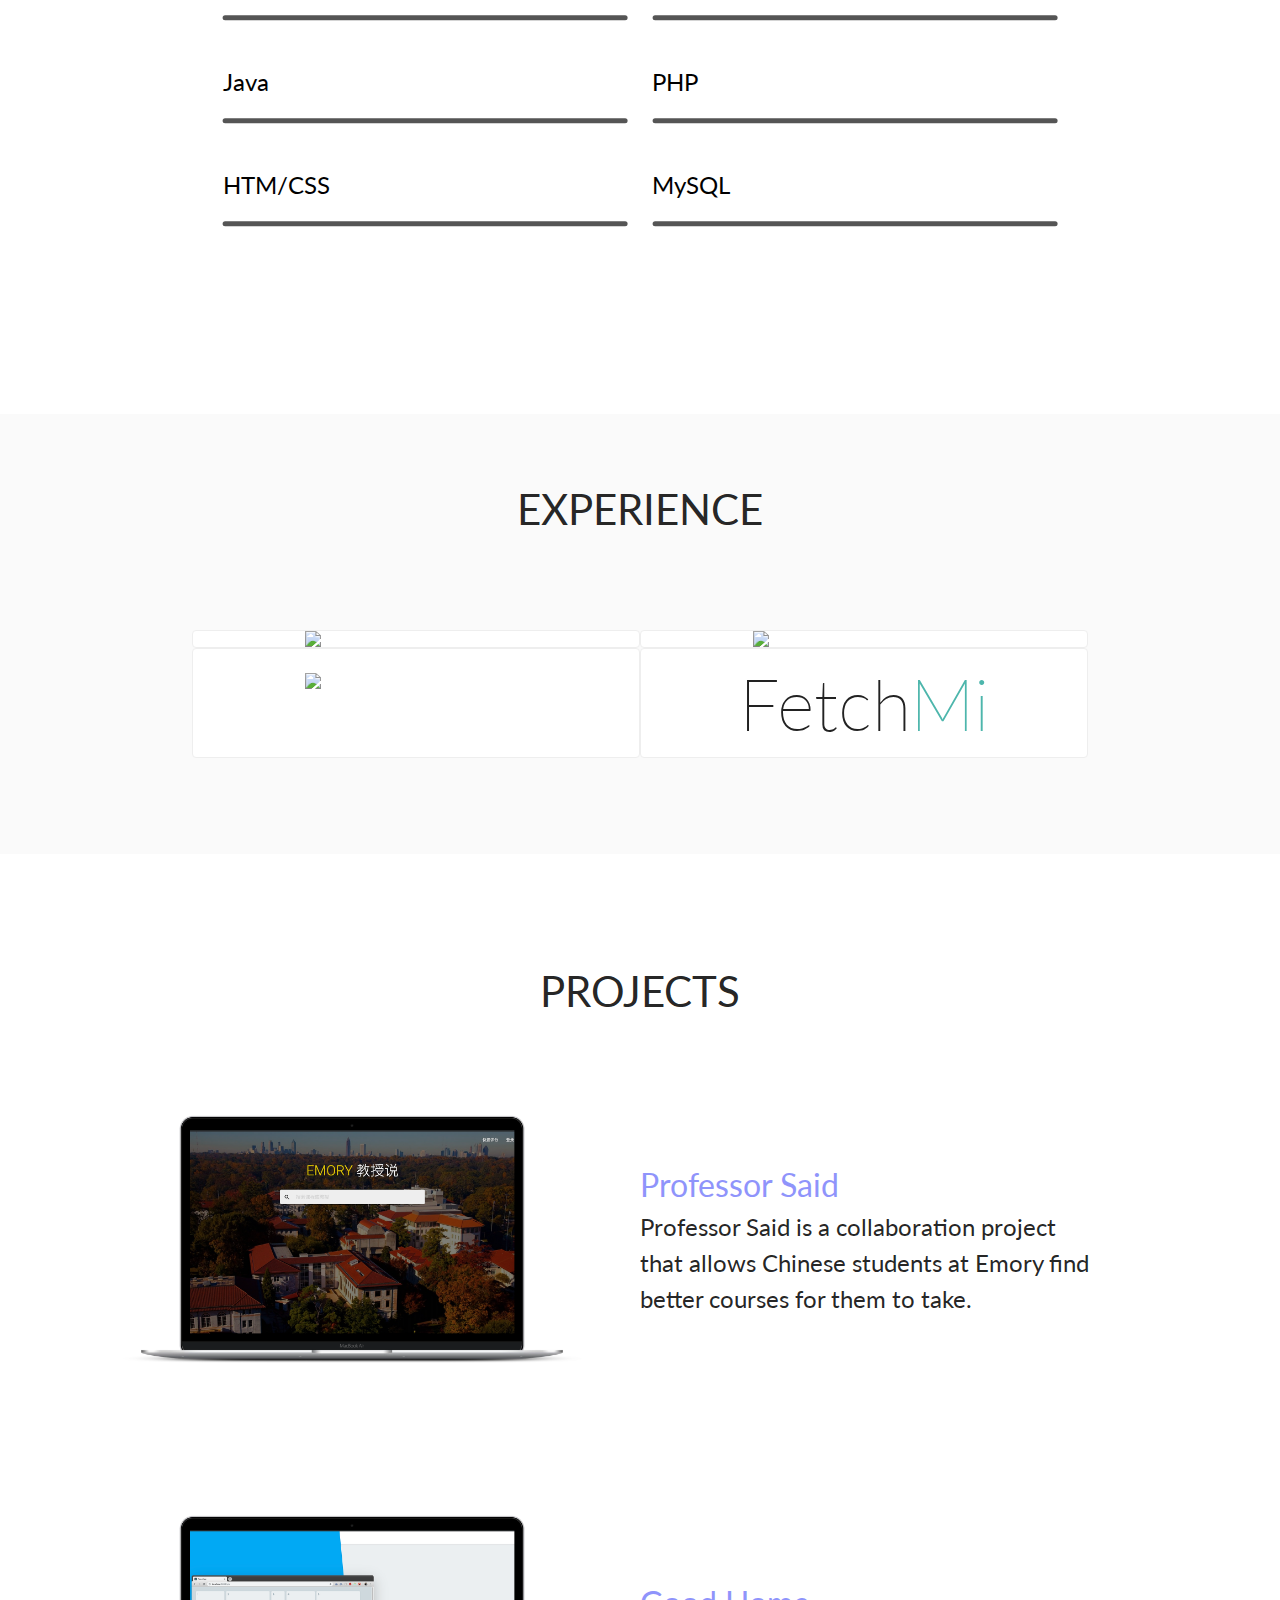
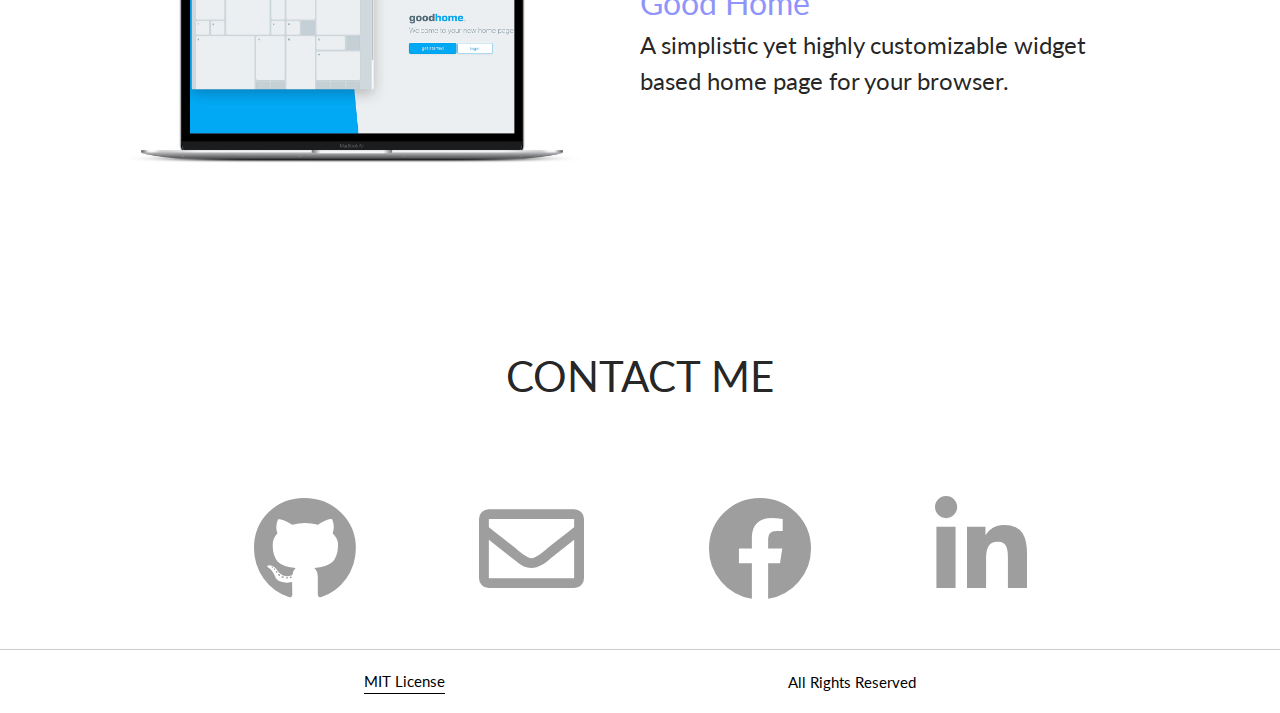
==== commit fdf8b17b: "finished projects section" ====
--- a/index.html
+++ b/index.html
@@ -1,531 +1,416 @@
-<!DOCTYPE HTML>
-<html lang = "en">
-<head>
-  <!-- basic.html -->
-	<title>Justin Luo</title>
-	<meta charset = "UTF-8">
-	<meta name="viewport" content="width=device-width, initial-scale=1, minimum-scale=1">
-	<link rel="stylesheet" type="text/css" href="stylesheets/global.css">
-	<link href="https://fonts.googleapis.com/css?family=Lato:300,400,700" rel="stylesheet">
-	<link rel="stylesheet" href="https://cdnjs.cloudflare.com/ajax/libs/animate.css/3.2.0/animate.min.css">
-	<link rel="stylesheet" type="text/css" href="stylesheets/normalize.css">
-	<link href="https://fonts.googleapis.com/icon?family=Material+Icons" rel="stylesheet">
-	<script src="https://ajax.googleapis.com/ajax/libs/jquery/3.3.1/jquery.min.js"></script>
-	<link href="https://use.fontawesome.com/releases/v5.0.6/css/all.css" rel="stylesheet">
-
-	<link rel="stylesheet" href="https://cdn.rawgit.com/konpa/devicon/df6431e323547add1b4cf45992913f15286456d3/devicon.min.css">
-</head>
-<body>
-<div id="site-wrapper">
-
-	<!--Nav Bar-->
-		
-		<div class="overlay">
-			<i class="fas fa-times" style="position: absolute; top: 20px; right: 38px; font-size: 36px; color: white; cursor: pointer"></i>
-
-
-			<ul class="side-nav-links center">
-				<div class="container">
-		            <li><a class="navLinks cool-link-mobile" href="#project-section">Portfolio</a></li>
-		            <li><a class="navLinks cool-link-mobile" href="#about-section">About</a></li>
-		            <li><a class="navLinks cool-link-mobile" href="#contact-section">Contact</a></li>
-<!-- 		            <li><a id="downloadResumeLink" class="navLinks cool-link-mobile cool-link-red-mobile" href="other/resume.pdf" target="_blank" style="">Download Resume</a>
- -->			        </li>
-			    </div>
-          </ul>
-		</div>
-		
-	<nav>
-		<div class="nav-wrapper container">
-		  <a class="hide-on-large-only btn-open" style="position: absolute; top: 12px; right: 0;"><i class="material-icons" style="font-size: 36px;">menu</i></a>
-          <a href="https://luo-justin.github.io" class="brand-logo accent-color">luo-justin.github.io</a>
-          <ul class="right hide-on-med-and-down">
-            <li><a class="navLinks cool-link" href="#project-section">Portfolio</a></li>
-            <li><a class="navLinks cool-link" href="#about-section">About</a></li>
-            <li><a class="navLinks cool-link" href="#contact-section">Contact</a></li>
-<!--             <li><a id="downloadResumeLink" class="navLinks cool-link cool-link-red" href="other/justin_luo_resume.PDF" target="_blank" style="">Download Resume</a>
- -->	        </li>
-          </ul>
-          </div>
-	</nav> 
-
-	<!--Intro Section -->
-	<div class="hero">
-		<div style="height: 36px;"></div>
-		<h1 class="introTitle center typewriter" style="display: inline;"></h1>
-		<div style="height: 48px;"></div>
-        <img class="responsive-img circle mainPortrait" src="https://ibb.co/eZPQqA">
-       
-	</div>
- 	
-
-
-	<!--Projects Section -->
-	<div id="project-section"></div>
-		<div class="flex-grid">
-		  <div id="fetchMiBox" class="col-bigger box-bigger center" style="position: relative;">
-		  	
-		  	<a id="fetchMi" href="#fetchMi-modal" target="_blank" style="display: flex; align-items: center; justify-content: center; height: 100%; text-decoration: none;">
-			  		<h1 class="project-title-large" style="">FetchMi</h1>
-
-			</a>
-
-		  </div>
-		  <div class="col center">
-			  <div id="box2" class="box center" style="background-color: #ffd54f;">
-			  	<a id="wtDuc" href="#wtDuc-modal" target="_blank" style="display: flex; align-items: center; justify-content: center; height: 100%; text-decoration: none;">
-				  	<h2 class="project-title">What the Duc</h2>
-				  		
-				</a>
-			  </div>
-			  <div id="box3" class="box center" style="background-color:#e57373;">
-			  	<a id="personalSite" href="#personalSite-modal" target="_blank" style="display: flex; align-items: center; justify-content: center; height: 100%; text-decoration: none;">
-			  	<h2 class="project-title">My Personal Website<br>
-				 	<i class="material-icons" style="vertical-align: middle; color: white; font-size: 64px; padding-top: 24px;">whatshot</i></h2>
-				</a>
-			  </div>
-		   </div>
-		</div>
-		<div class="flex-grid">
-		  <div class="col box center" style="background-color: #ce93d8;"></div>
-		  <div class="col box center" style="background-color: #4db6ac;"></div>
-		  <div id="emoryCC-box" class="col box center" style="background-color: #616161;">
-		  	<a id="emorycc" href="#emorycc-modal" target="_blank" style="display: flex; align-items: center; justify-content: center; height: 100%; text-decoration: none;">
-			  	<h2 class="project-title">Emory Course Critique</h2>
-			</a>
-		  </div>
-		</div>
-
-
-	<!--About Section -->
-	<div id="about-section" class="container">
-		<h1 class="about-title accent-color">About Me</h1>
-
-		<p class="about-intro">I am currently a sophomore at Emory University majoring in Computer Science (B.S) and Economics (B.A). 
-		</p>
-		<p class="about-text">
-		 I was born in Vancouver, Canada, moved to California, USA until I was 9, and then lived in Shanghai, China for another 9 years. In my free time, I like to build websites (such as this one) or mobile apps. If I'm not doing that, then I can usually be seen watching random videos on youtube or browsing the latest memes on reddit. I also enjoy playing piano and boxing in my spare time. I am currently working as the CTO of FetchMi.
-		</p>
-	</div>
-	<div style="height: 100px"></div>
-	<!--About Section -->
-	<div class="game-section" style="height: 600px">
-		<div class="game-container container">
-			<h1 class="game-title accent-color">A Cool Game<span style="font-size: 18px; color: black">&nbsp &nbsp &nbsp (Coming Soon)</span></h1>
-			
-		
-		</div>
-	</div>
-
-
-	<!--Contact Section -->
-	<div style="height: 36px"></div>
-
-	<div id="contact-section" class="container" style="height: 400px">
-		<div class="game-container">
-			<h1 class="game-title accent-color center">Contact Me</h1>
-			<!-- Add font awesome icons -->
-			<br>
-			<br>
-			<div class="flex-grid-contact center" style="">
-  				<a id="github-link" class="links" href="https://github.com/luo-justin" target="_blank"> <i class="fab fa-github fa-7x" style=""></i></a>
-  				<a id="mail-link" class="links"  href="mailto:justinluo1998@gmail.com?Subject=Hello%20Justin"><i class="fa fa-envelope fa-7x" aria-hidden="true" style=""></i></a>
-  				<a id="fb-link" class="links" href="https://www.facebook.com/justin.luo.395" target="_blank"><i class="fab fa-facebook fa-7x" style=""></i></a>
-  				<a id="linkedin-link" class="links" href="#!"><i class="fab fa-linkedin-in fa-7x" style=""></i></a>
-  			</div>
-		</div>
-    </div>
-	
-	<!-- MODAL SECTION -->
-        
-       
-        <!--FetchMi Modal-->
-        <div class="modals" id="fetchMi-modal">
-            <!--"THIS IS IMPORTANT! to close the modal, the class name has to match the name given on the ID-->
-            <div  id="btn-close-modal" class="close-fetchMi-modal">
-                <i class="material-icons right" style="">close</i>
-                <div class="hide-on-med-and-up" style="height: 24px"></div>
+<!DOCTYPE html>
+<html lang="en">
+  <head>
+    <!-- basic.html -->
+    <title>Justin Luo</title>
+    <meta charset="UTF-8" />
+    <meta
+      name="viewport"
+      content="width=device-width, initial-scale=1, minimum-scale=1"
+    />
+    <link rel="stylesheet" type="text/css" href="stylesheets/global.css" />
+    <link
+      href="https://fonts.googleapis.com/css?family=Lato:300,400,700"
+      rel="stylesheet"
+    />
+    <link
+      rel="stylesheet"
+      href="https://cdnjs.cloudflare.com/ajax/libs/animate.css/3.2.0/animate.min.css"
+    />
+    <link rel="stylesheet" type="text/css" href="stylesheets/normalize.css" />
+    <link
+      href="https://fonts.googleapis.com/icon?family=Material+Icons"
+      rel="stylesheet"
+    />
+    <script src="https://ajax.googleapis.com/ajax/libs/jquery/3.3.1/jquery.min.js"></script>
+    <link
+      href="https://use.fontawesome.com/releases/v5.0.6/css/all.css"
+      rel="stylesheet"
+    />
+    <link
+      rel="stylesheet"
+      href="https://cdnjs.cloudflare.com/ajax/libs/materialize/1.0.0/css/materialize.min.css"
+    />
+
+    <link
+      rel="stylesheet"
+      href="https://cdn.rawgit.com/konpa/devicon/df6431e323547add1b4cf45992913f15286456d3/devicon.min.css"
+    />
+    <script src="https://cdnjs.cloudflare.com/ajax/libs/materialize/1.0.0/js/materialize.min.js"></script>
+  </head>
+  <body>
+    <div class="header-div" style="">
+      <h1 style="text-align: center">
+        Hello, I'm <span style="color: white">Justin Luo</span>. <br />
+        I'm a student interested in <span style="color: white">web</span> and
+        <span style="color: white">mobile</span> programming
+      </h1>
+      <a class="action-btn">View my work</a>
+    </div>
+
+    <div class="area">
+      <ul class="circles">
+        <li></li>
+        <li></li>
+        <li></li>
+        <li></li>
+        <li></li>
+        <li></li>
+        <li></li>
+        <li></li>
+        <li></li>
+        <li></li>
+      </ul>
+    </div>
+    <div>
+      <h1 class="section-header" style="padding-top: 24px;">ABOUT</h1>
+      <div
+        style="display: flex; justify-content: space-between; width: 70%; margin: 0 auto;"
+      >
+        <div class="header-img" style="margin-right: 60px;">
+          <img
+            src="./imgs/justin-header.jpg"
+            style="background-image: white;"
+          />
+        </div>
+        <div class="about-div">
+          <p
+            style="font-size: 28px; font-weight: 300; text-align: left; margin-top: 28px; letter-spacing: 0.4px;"
+          >
+            I'm a rising senior at Emory University majoring in Computer Science
+            and Economics. Building web and mobile apps are my passions. In my
+            free time, I enjoy playing video games, piano, and boxing.
+          </p>
+        </div>
+      </div>
+      <h1 class="section-header" style="">Skills</h1>
+
+      <div style="height: 100px"></div>
+
+      <ul class="skills-bar-container">
+        <li>
+          <div class="progressbar-title">
+            <h3>Python</h3>
+            <span class="percent" id="python-pourcent"></span>
+          </div>
+          <div class="bar-container">
+            <span class="progressbar progressblue" id="progress-python"></span>
+          </div>
+        </li>
+
+        <li>
+          <div class="progressbar-title">
+            <h3>Java</h3>
+            <span class="percent" id="java-pourcent"></span>
+          </div>
+          <div class="bar-container">
+            <span class="progressbar progressred" id="progress-java"></span>
+          </div>
+        </li>
+        <li>
+          <div class="progressbar-title">
+            <h3>HTM/CSS</h3>
+            <span class="percent" id="css-pourcent"></span>
+          </div>
+          <div class="bar-container">
+            <span class="progressbar progressblue" id="progress-css"></span>
+          </div>
+        </li>
+
+        <li>
+          <div class="progressbar-title">
+            <h3>JavaScript / jQuery</h3>
+            <span class="percent" id="javascript-pourcent"></span>
+          </div>
+          <div class="bar-container">
+            <span
+              class="progressbar progresspurple"
+              id="progress-javascript"
+            ></span>
+          </div>
+        </li>
+
+        <li>
+          <div class="progressbar-title">
+            <h3>PHP</h3>
+            <span class="percent" id="php-pourcent"></span>
+          </div>
+          <div class="bar-container">
+            <span class="progressbar progressorange" id="progress-php"></span>
+          </div>
+        </li>
+
+        <li>
+          <div class="progressbar-title">
+            <h3>MySQL</h3>
+            <span class="percent" id="angular-pourcent"></span>
+          </div>
+          <div class="bar-container">
+            <span
+              class="progressbar progressgreen"
+              id="progress-angular"
+            ></span>
+          </div>
+        </li>
+      </ul>
+      <div style="background-color: #fafafa; padding-bottom: 96px;">
+        <h1 class="section-header" style="">Experience</h1>
+        <div class="flex-container">
+          <div class="item">
+            <img class="company-logo" src="./imgs/paypal-logo.jpg" />
+            <div class="hidden-div">
+              <p class="hidden-text black-text">
+                PayPal<br /><span style="font-size: 20px;"
+                  >Software Engineer Intern</span
+                >
+              </p>
+              <a class="hidden-btn  modal-trigger" href="#paypalModal"
+                >Learn More</a
+              >
             </div>
-            <div class="modal-content">
-            	<div class="container">
-	                <h2 class="project-title-large center">FetchMi</span><br>
-				 	<p class="project-date">(Early 2017 - Present)</p></h2></h2>
-				 	<div class="techIcons-container" style="">
-						<i class="techIcons devicon-linux-plain colored" style=""></i>
-						<i class="techIcons devicon-apache-plain-wordmark"></i>
-						<i class="techIcons devicon-mysql-plain-wordmark" style=""></i>
-						<i class="techIcons devicon-php-plain" style=""></i>
-						<i class="techIcons devicon-amazonwebservices-plain-wordmark colored" style=""></i>
-					</div>
-	                <p class="modal-header"><b>Description</b></p>
-	                <p class="modal-text"> FetchMi.com is an internet company that looks to change the way people connect with services in Atlanta. There are over 1200 companies aggregated on this platform and users can search, message, and make payments directly on this web app. </p>
-	                <br>
-	                <p class="modal-header"><b>My Role</b></p>
-	                <p class="modal-text">I am currently working as the CTO of FetchMi. I work on both the front end and back end of this site, and oversee the technologies behind FetchMi. Recently I finished implementing the Algolia search algorithim on our site's search page to create more accurate search results for our users.</p>
-	                <div class="button-wrapper center" style="padding-top: 48px; padding-bottom: 48px">
-	                	<a href="https://fetchmi.com" target="_blank" class="button red z-depth-1" style="">Link To Website</a>
-	            	</div>
-            	</div>
-			</div>
-        </div>
- 
-            
-
-
-
-         <!--What the Duc Modal-->
-        <div class="modals" id="wtDuc-modal">
-            <!--"THIS IS IMPORTANT! to close the modal, the class name has to match the name given on the ID-->
-            <div  id="btn-close-modal" class="close-wtDuc-modal"> 
-                <i class="material-icons right" style="">close</i>
-            	<div class="hide-on-med-and-up" style="height: 24px"></div>
-
+          </div>
+          <div class="item" style="">
+            <img class="company-logo" src="./imgs/cartoon.jpg" />
+            <div class="hidden-div">
+              <p class="hidden-text black-text">
+                Cartoon Network (WarnerMedia)<br /><span
+                  style="font-size: 20px;"
+                  >Software Developer Intern</span
+                >
+              </p>
+              <a class="hidden-btn  modal-trigger" href="#cnModal"
+                >Learn More</a
+              >
             </div>
-            
-            <div class="modal-content" style="">
-            	<div class="container">
-	                <h2 class="project-title-large center">What the Duc</span><br>
-	                	<p class="project-date">(Early 2018 - Present)</p></h2>
-	                <p class="modal-header"><b>Description</b></p>
-	                <p class="modal-text">An App built with React Native that lets users rate the horrific food of Emory's dining hall (nicknamed the 'DUC') </p>
-	                <br>
-	                <p class="modal-header"><b>My Role</b></p>
-	                <p class="modal-text">Currently working on both the back end and front end of this React Native app alongisde two other friends.</p>
-	                <div class="button-wrapper center" style="padding-top: 48px; padding-bottom: 48px">
-	                	<a href="#!" target="_blank" class="button z-depth-1" style="">Coming Soon</a>
-	            	</div>
-            	</div>
-			</div>
-        </div>
-
-         <!--Personal Site  Modal-->
-        <div class="modals" id="personalSite-modal">
-            <!--"THIS IS IMPORTANT! to close the modal, the class name has to match the name given on the ID-->
-            <div  id="btn-close-modal" class="close-personalSite-modal"> 
-                <i class="material-icons right" style="">close</i>
-            	<div class="hide-on-med-and-up" style="height: 24px"></div>
-
+          </div>
+          <div class="item vezzy-box">
+            <img class="company-logo" src="./imgs/Original.png" />
+            <div class="hidden-div">
+              <p class="hidden-text black-text">
+                Vezzy LLC<br /><span style="font-size: 20px;"
+                  >Co-founder/CTO</span
+                >
+              </p>
+              <a class="hidden-btn  modal-trigger" href="#vezzyModal"
+                >Learn More</a
+              >
             </div>
-            
-            <div  class="modal-content" style="">
-            	<div class="container">
-	                <h2 class="project-title-large center">Personal Website</span><br>
-	                	<p class="project-date">(Early 2018)</p></h2>
-	                <div class="techIcons-container" style="">
-						<i class="techIcons devicon-html5-plain-wordmark" style=""></i>
-						<i class="techIcons devicon-javascript-plain"></i>
-						<i class="techIcons devicon-jquery-plain-wordmark"></i>
-						<i class="techIcons devicon-sass-original"></i>
-						<i class="techIcons devicon-css3-plain-wordmark"></i>
-
-					</div>
-	                <p class="modal-header"><b>Description</b></p>
-	                <p class="modal-text">This static site was created from scratch (no frameworks or website builders) and only uses Jquery and some outside fonts as dependancies. It was made to showcase my tech skills as well as my front end/design abilities. It is fully responsive and mobile-friendly as well!</p>
-	                <br>
-	                <p class="modal-header"><b>My Role</b></p>
-	                <p class="modal-text">I created this website with my bare hands.</p>
-	                <div class="button-wrapper center" style="padding-top: 48px; padding-bottom: 48px">
-	                	<a href="https://luo-justin.github.io" target="_blank" class="button z-depth-1" style="">This would Link Back Here...</a>
-	            	</div>
-            	</div>
+          </div>
+          <div class="item fetchmi-box" style="">
+            <p class="fetchmi-text" style="">
+              Fetch<span style="color: #4db6ac;">Mi</span>
+            </p>
+            <div class="hidden-div">
+              <p class="hidden-text black-text">
+                FetchMi LLC <br /><span style="font-size: 20px;"
+                  >Co-founder/CTO</span
+                >
+              </p>
+              <a class="hidden-btn  modal-trigger" href="#fetchmiModal"
+                >Learn More</a
+              >
             </div>
-		</div>	
-
-
-        <!--Emory Course Critique Modal-->
-        <div class="modals" id="emorycc-modal">
-            <!--"THIS IS IMPORTANT! to close the modal, the class name has to match the name given on the ID-->
-            <div  id="btn-close-modal" class="close-emorycc-modal"> 
-                <i class="material-icons right" style="">close</i>
-            	<div class="hide-on-med-and-up" style="height: 24px"></div>
-
-            </div>
-            
-            <div class="modal-content" style="">
-            	<div class="container">
-	                <h2 class="project-title-large center">Emory Course Critique</span><br>
-	                	<p class="project-date">(Late 2017)</p></h2>
-	                	<div class="techIcons-container" style="">
-							<i class="techIcons devicon-mongodb-plain-wordmark"></i>
-							<i class="techIcons devicon-express-original-wordmark"></i>
-							<i class="techIcons devicon-react-original-wordmark"></i>
-							<i class="techIcons devicon-nodejs-plain-wordmark" style=""></i>
-
-					</div>
-	                <p class="modal-header"><b>Description</b></p>
-	                <p class="modal-text">Emory Course Critique is a review site that lets users review and read reviews on classes relevant to them. It contains all the courses and professors that the Emory Undergraduate program has. Currently this site is in the trial stage.</p>
-	                <br>
-	                <p class="modal-header"><b>My Role</b></p>
-	                <p class="modal-text">I worked mostly on the front end of this site using React.</p>
-	                <div class="button-wrapper center" style="padding-top: 48px; padding-bottom: 48px">
-	                	<a href="https://professorsaid.com" target="_blank" class="button z-depth-1" style="">Link To Website</a>
-	            	</div>
-            	</div>
-			</div>
-        </div>
-		</div>
-	</div>
-	<footer>
-		<div style="height: 64px; border-top: 1px solid #ccc">
-			<div class="container" style="height: 100%">
-				<div style="display: flex; flex-direction: row; justify-content: flex-start; align-items: center; height: 100%">
-					<a href="http://opensource.org/licenses/mit-license.html" style="margin: 0 auto; border-bottom: 1px solid black; color: black">MIT License</a>
-					<a style="margin: 0 auto;  color: black">All Rights Reserved</a>
-				</div>
-			</div>
-		</div>
-	</footer>
-
-
-</div>
-
-
-<script src="js/animatedModal.min.js"></script>
-<script src="https://cdnjs.cloudflare.com/ajax/libs/typed.js/2.0.6/typed.min.js"></script>
-
-<script>
-
-var options = {
-  strings: ["Hey there!" , "<span style='color: #03a9f4'>Justin Luo</span> welcomes you to his site!" , "<span style='color: #03a9f4'>Justin Luo.</span>"],
-  typeSpeed: 60,
-  backDelay: 800,
-  onComplete:function(self){
-	    $(".typed-cursor").delay(1000).hide(0);
-	}
-}
-
-var typed = new Typed(".typewriter", options);
-
-
-
-$(document).ready(function(){
-    $(".btn-open").click(function(){
-        $(".overlay").fadeToggle(200);
-       $(this).toggleClass('btn-open').toggleClass('btn-close');
-    });
-});
-$('.overlay').on('click', function(){
-    $(".overlay").fadeToggle(200);   
-    $(".btn-open").toggleClass('btn-open').toggleClass('btn-close');
-    open = false;
-});
-
-	// Select all links with hashes
-$('a[href*="#"]')
-  // Remove links that don't actually link to anything
-  .not('[href="#"]')
-  .not('[href="#0"]')
-  .not('[href="#fetchMi-modal"]')
-  .not('[href="#wtDuc-modal"]')
-  .not('[href="#emorycc-modal"]')
-  .not('[href="#personalSite-modal"]')
-
-  .click(function(event) {
-    // On-page links
-    if (
-      location.pathname.replace(/^\//, '') == this.pathname.replace(/^\//, '') 
-      && 
-      location.hostname == this.hostname
-    ) {
-      // Figure out element to scroll to
-      var target = $(this.hash);
-      target = target.length ? target : $('[name=' + this.hash.slice(1) + ']');
-      // Does a scroll target exist?
-      if (target.length) {
-        // Only prevent default if animation is actually gonna happen
-        event.preventDefault();
-        $('html, body').animate({
-          scrollTop: target.offset().top
-        }, 500, function() {
-          // Callback after animation
-          // Must change focus!
-          var $target = $(target);
-          $target.focus();
-          if ($target.is(":focus")) { // Checking if the target was focused
-            return false;
-          } else {
-            $target.attr('tabindex','-1'); // Adding tabindex for elements not focusable
-            $target.focus(); // Set focus again
-          };
-        });
-      }
-    }
-  });
-
-
-//fetchMi Modal
-	$("#fetchMi").animatedModal({
-	    modalTarget:'fetchMi-modal',
-	    animatedIn:'bounceInUp',
-	    animatedOut:'bounceOutDown',
-	    color:'#0288d1',
-	    // Callbacks
-	    beforeOpen: function() {
-	        console.log("The animation was called");
-	        $('#fetchMi-modal').addClass('ios-scroll');
-
-
-	    },           
-	    afterOpen: function() {
-	        console.log("The animation is completed");
-
-	    }, 
-	    beforeClose: function() {
-	        console.log("The animation was called");
-
-	    }, 
-	    afterClose: function() {
-	        console.log("The animation is completed");
-	       	$('#fetchMi-modal').removeClass('ios-scroll');
-
-	    }
-	});
-
-	//emorycc Modal
-	$("#emorycc").animatedModal({
-	    modalTarget:'emorycc-modal',
-	    animatedIn:'bounceInUp',
-	    animatedOut:'bounceOutDown',
-	    color:'#795548',
-	    // Callbacks
-	    beforeOpen: function() {
-	        console.log("The animation was called");
-	        $('#emorycc-modal').addClass('ios-scroll');
-
-	    },           
-	    afterOpen: function() {
-	        console.log("The animation is completed");
-	    }, 
-	    beforeClose: function() {
-	        console.log("The animation was called");
-	    }, 
-	    afterClose: function() {
-	        console.log("The animation is completed");
-	       	$('#emorycc-modal').removeClass('ios-scroll');
-
-	    }
-	});
-
-	//whatTheDuc Modal
-	$("#wtDuc").animatedModal({
-	    modalTarget:'wtDuc-modal',
-	    animatedIn:'bounceInUp',
-	    animatedOut:'bounceOutDown',
-	    color:'#f9a825',
-	    // Callbacks
-	    beforeOpen: function() {
-	        console.log("The animation was called");
-	       	$('#wtDuc-modal').addClass('ios-scroll');
-
-	    },           
-	    afterOpen: function() {
-	        console.log("The animation is completed");
-	    }, 
-	    beforeClose: function() {
-	        console.log("The animation was called");
-	    }, 
-	    afterClose: function() {
-	        console.log("The animation is completed");
-	       	$('#wtDuc-modal').removeClass('ios-scroll');
-
-	    }
-	});
-
-
-
-	//Personal Website Modal
-	$("#personalSite").animatedModal({
-	    modalTarget:'personalSite-modal',
-	    animatedIn:'bounceInUp',
-	    animatedOut:'bounceOutDown',
-	    color:'#e57373',
-	    // Callbacks
-	    beforeOpen: function() {
-	     console.log("The animation was called");
-	     $('#personalSite-modal').addClass('ios-scroll');
-
-
-	    },           
-	    afterOpen: function() {
-	        console.log("The animation is completed");
-	    }, 
-	    beforeClose: function() {
-	        console.log("The animation was called");
-
-	    }, 
-	    afterClose: function() {
-	        console.log("The animation is completed");
-	       	$('#personalSite-modal').removeClass('ios-scroll');
-
-	    }
-	});
-
-
-/*hide nav bar on scroll down*/
-$(document).ready(function () {
-  
-  'use strict';
-  
-   var c, currentScrollTop = 0,
-       navbar = $('nav');
-
-   $(window).scroll(function () {
-      var a = $(window).scrollTop();
-      var b = navbar.height();
-     
-      currentScrollTop = a;
-     
-      if (c < currentScrollTop && a > b + b) {
-        navbar.addClass("scrollUp");
-      } else if (c > currentScrollTop && !(a <= b)) {
-        navbar.removeClass("scrollUp");
-      }
-      c = currentScrollTop;
-  });
-  
-});
-
-
-$(document).scroll(function() {
-    if($(document).scrollTop() > 50){
-    	$('nav').addClass('z-depth-1');
-
-    }
-    else if($(document).scrollTop() < 50)
-    {
-    	 $('nav').removeClass('z-depth-1');
-
-
-
-    }
-});
-
-function getScrollbarWidth() {
-  var outer = document.createElement("div");
-  outer.style.visibility = "hidden";
-  outer.style.width = "100px";
-  outer.style.msOverflowStyle = "scrollbar"; // needed for WinJS apps
-
-  document.body.appendChild(outer);
-
-  var widthNoScroll = outer.offsetWidth;
-  // force scrollbars
-  outer.style.overflow = "scroll";
-
-  // add innerdiv
-  var inner = document.createElement("div");
-  inner.style.width = "100%";
-  outer.appendChild(inner);
-
-  var widthWithScroll = inner.offsetWidth;
-
-  // remove divs
-  outer.parentNode.removeChild(outer);
-  return widthNoScroll - widthWithScroll;
-}
-
-
-
-</script>
-</body>
-</html>+          </div>
+        </div>
+      </div>
+
+      <h1 class="section-header" style="padding-bottom: 0">Projects</h1>
+      <div class="project-container">
+        <div class="project-item">
+          <img class="project-logo" src="./imgs/emoryccmock.png" />
+        </div>
+        <div class="project-item2">
+          <div>
+            <a class="project-link" href="https://professorsaid.com"
+              >Professor Said</a
+            >
+            <p class="project-des">
+              Professor Said is a collaboration project that allows Chinese
+              students at Emory find better courses for them to take.
+            </p>
+          </div>
+        </div>
+      </div>
+      <div class="project-container">
+        <div class="project-item">
+          <img class="project-logo" src="./imgs/goodhome.png" />
+        </div>
+        <div class="project-item2">
+          <div>
+            <a class="project-link" href="https://professorsaid.com"
+              >Good Home</a
+            >
+            <p class="project-des">
+              A simplistic yet highly customizable widget based home page for
+              your browser.
+            </p>
+          </div>
+        </div>
+      </div>
+
+      <div class="game-container">
+        <h1 class="section-header">Contact Me</h1>
+        <!-- Add font awesome icons -->
+
+        <div class="flex-grid-contact center" style="">
+          <a
+            id="github-link"
+            class="links"
+            href="https://github.com/luo-justin"
+            target="_blank"
+          >
+            <i class="fab fa-github fa-7x" style=""></i
+          ></a>
+          <a
+            id="mail-link"
+            class="links"
+            href="mailto:justinluo1998@gmail.com?Subject=Hello%20Justin"
+            ><i class="far fa-envelope fa-7x" aria-hidden="true" style=""></i
+          ></a>
+          <a
+            id="fb-link"
+            class="links"
+            href="https://www.facebook.com/justin.luo.395"
+            target="_blank"
+            ><i class="fab fa-facebook fa-7x" style=""></i
+          ></a>
+          <a
+            id="linkedin-link"
+            class="links"
+            href="https://www.linkedin.com/in/justin-luo-65481017b/"
+            ><i class="fab fa-linkedin-in fa-7x" style=""></i
+          ></a>
+        </div>
+      </div>
+    </div>
+    <!-- Modal Structure -->
+    <div id="paypalModal" class="modal">
+      <div
+        class="modal-content"
+        style="background-color: white; padding-bottom: 48px;"
+      >
+        <h4>PayPal</h4>
+        <p>May 2019-Current</p>
+        <br />
+        <ul>
+          <li>
+            <p style="font-size: 20px;">
+              Currently working on PayPal's Tracking and Experimentation
+              Platform
+            </p>
+          </li>
+        </ul>
+      </div>
+    </div>
+    <div id="cnModal" class="modal">
+      <div
+        class="modal-content"
+        style="background-color: white; padding-bottom: 48px;"
+      >
+        <h4>Cartoon Network (WarnerMedia)</h4>
+        <p>Jan 2019-May 2019</p>
+        <br />
+        <p style="font-size: 20px;">
+          Developed pages for the newly released Cartoon Network Arcade app
+          using HTML/CSS/Node/AWS that has been used by hundreds of thousands of
+          end users. <br /><br />
+          Created an Express API using AWS serverless that allows all Turner
+          divisions (e.g. CNN, Adult Swim, TBS) to integrate COGIX polling
+          systems in an easier and more secure manner. <br /><br />
+          Developed and debugged front end components for cartoonnetwork.com
+          using HTML/CSS/JavaScript. <br /><br />
+          Participated in the deployment process for many Cartoon Network games,
+          such as for “Teen Titans Go” and “We Bare Bears”, to the main site
+          using Bamboo and AWS.
+        </p>
+      </div>
+    </div>
+    <div id="vezzyModal" class="modal">
+      <div
+        class="modal-content"
+        style="background-color: white; padding-bottom: 48px;"
+      >
+        <h4>Vezzy LLC.</h4>
+        <p>Jan 2019-May 2019</p>
+        <br />
+        <p style="font-size: 20px;">
+          Led a technology team of five people to complete a buying & selling
+          app (iOS/Android) for college students two weeks ahead of time on a
+          tight deadline and budget. <Br /><br />Published the iOS app which has
+          led to over 2 thousand downloads in two weeks from Emory University
+          alone. <br /><br />Designed and built the UI/UX of the iOS app using
+          Swift. <br /><br />Integrated efficient NoSQL queries so that
+          thousands of simultaneous user connections were possible. <br /><Br />
+          Helped build third-party payment systems (generating over 7 thousand
+          dollars in transactions), custom instant messaging, and back end cloud
+          functions using JavaScript.
+        </p>
+      </div>
+    </div>
+    <div id="fetchmiModal" class="modal">
+      <div
+        class="modal-content"
+        style="background-color: white; padding-bottom: 48px;"
+      >
+        <h4>FetchMi LLC.</h4>
+        <p>Jan 2019-May 2019</p>
+        <br />
+        <p style="font-size: 20px;">
+          Led a technology team of six people in implementing a web app to help
+          locals in Atlanta browse, search, compare, message, and book services
+          in their neighborhood. <br /><br />
+          Implemented key features of the web app using PHP (CodeIgniter),
+          including instant messaging, efficient search, and secure user
+          authentication.<br /><br />
+          Deployed the site using Amazon Web Services and managed all
+          development and operations of the site. <br /><br />Helped design and
+          build the UI/UX of the web app from scratch using HTML/CSS/JavaScript.
+        </p>
+      </div>
+    </div>
+    <footer>
+      <div style="height: 64px; border-top: 1px solid #ccc">
+        <div class="container" style="height: 100%">
+          <div
+            style="display: flex; flex-direction: row; justify-content: flex-start; align-items: center; height: 100%"
+          >
+            <a
+              href="http://opensource.org/licenses/mit-license.html"
+              style="margin: 0 auto; border-bottom: 1px solid black; color: black"
+              >MIT License</a
+            >
+            <a style="margin: 0 auto;  color: black">All Rights Reserved</a>
+          </div>
+        </div>
+      </div>
+    </footer>
+
+    <script>
+      document.addEventListener("DOMContentLoaded", function() {
+        var elems = document.querySelectorAll(".modal");
+        var instances = M.Modal.init(elems, []);
+      });
+      //   var lang = {
+      //     java: "80%"
+      //     // Python: "70%",
+      //     // CSS: "70%",
+      //     // JavaScript: "60%",
+      //     // PHP: "60%",
+      //     // Swift: "50%"
+      //   };
+
+      //   var multiply = 4;
+
+      //   $.each(lang, function(language, pourcent) {
+      //     var delay = 500;
+
+      //     setTimeout(function() {
+      //       $("#" + language + "-pourcent").html(pourcent);
+      //     }, delay * multiply);
+
+      //     multiply++;
+      //   });
+      //
+    </script>
+  </body>
+</html>
--- a/stylesheets/global.css
+++ b/stylesheets/global.css
@@ -1,679 +1,646 @@
-
-/* Some Global Set Up */
-
-html {
+@import url("https://fonts.googleapis.com/css?family=Lato:300,400,500,600,700");
+
+* {
+  margin: 0px;
+  padding: 0px;
   box-sizing: border-box;
-  font-family: 'Lato', sans-serif;
-
-}
-body{
-	margin: 0 auto;
-}
-
-ul {
-  padding: 0;
+}
+
+body {
+  font-family: "Lato", sans-serif;
+}
+
+.header-div {
+  position: absolute;
+  margin-left: auto;
+  margin-right: auto;
+  left: 0;
+  width: 60%;
+  top: 28vh;
+  right: 0;
+
+  display: flex;
+  flex-direction: column;
+}
+
+.action-btn {
+  background: transparent;
+  border: 2px solid white;
+  border-radius: 4px;
+  height: 42px;
+  line-height: 42px;
+  padding: 0 32px;
+  color: white;
+  z-index: 1;
+  cursor: pointer;
+  outline: none;
+  max-width: 348px;
+  margin: 0 auto;
+  display: inline-block;
+  text-align: center;
+  transition: 0.2s ease-in-out;
+}
+
+.action-btn:hover {
+  color: #4e54c8;
+  background-color: white;
+  transition: 0.2s ease-in-out;
+}
+
+.header {
+  margin-bottom: 24px;
+}
+
+.header-img {
+}
+
+.header-div h1 {
+  text-align: center;
+  color: #b2dfdb;
+  font-size: 50px;
+}
+
+.header-img img {
+  height: 200px;
+  border: 1px solid #eeeeee;
+  border-radius: 50%;
+}
+
+.flex-container {
+  display: flex;
+  justify-content: space-around;
+  flex-wrap: wrap;
+  width: 70%;
+  margin: 0 auto;
+}
+
+.item {
+  width: 50%;
+  position: relative;
+  background-color: white;
+  border: 1px solid #eeeeee;
+  border-radius: 4px;
+}
+.item:hover .company-logo {
+  opacity: 0;
+  transition: 0.2s ease;
+}
+
+.hidden-div {
+  position: absolute;
+  display: flex;
+  flex-direction: column;
+  justify-content: space-around;
+  top: 0;
+  left: 0;
+  width: 100%;
+  height: 100%;
+}
+.hidden-text {
+  text-align: center;
+  margin: 0 auto;
+  font-size: 26px;
+  font-weight: 300;
+  line-height: 36px;
+  opacity: 0;
+  transition: 0.1s ease;
+}
+
+.white-text {
+  color: white;
+}
+.black-text {
+  color: black;
+}
+
+.hidden-btn {
+  background: transparent;
+  border: 2px solid #4e54c8;
+  border-radius: 4px;
+  height: 42px;
+  line-height: 36px;
+  padding: 0 32px;
+  color: #4e54c8;
+  z-index: 1;
+  cursor: pointer;
+  outline: none;
+  top: 0;
+  max-width: 348px;
+  margin: 0 auto;
+  text-align: center;
+  transition: 0.1s ease-in-out;
+  opacity: 0;
+}
+
+.modal-close-btn {
+  background: transparent;
+  border: 2px solid #4e54c8;
+  border-radius: 4px;
+  height: 42px;
+  line-height: 36px;
+  padding: 12px 32px;
+  color: #4e54c8;
+  z-index: 1;
+  cursor: pointer;
+  outline: none;
+  top: 0;
+  max-width: 348px;
+  margin: 0 auto;
+  text-align: center;
+}
+
+.item:hover .hidden-text,
+.item:hover .hidden-btn {
+  opacity: 1;
+  transition: 0.4s ease;
+}
+
+.project-container {
+  display: flex;
+  width: 90%;
+  margin: 0 auto;
+}
+
+#emorycc {
+  background-image: linear-gradient(rgba(0, 0, 0, 0.5), rgba(0, 0, 0, 0.5)),
+    url(https://www.sph.emory.edu/departments/epi/images/emory%20hospital-aerial%20shot.jpg);
+}
+
+h2.project-title {
+  font-size: 3rem;
+  font-weight: 300;
+  color: white;
+}
+
+.project-item {
+  display: flex;
+  align-items: center;
+  justify-content: center;
+  width: 50%;
+  min-height: 400px;
+  height: 100%;
+  background-size: cover;
+  background-position: 50% 0%;
+  background-repeat: no-repeat;
+}
+
+.project-item2 {
+  display: flex;
+  width: 50%;
+  align-items: center;
+  justify-content: center;
+}
+.project-link {
+  color: #8f94fb;
+  font-size: 32px;
+}
+
+.project-des {
+  width: 80%;
+  font-size: 24px;
+}
+
+.project-logo {
+  display: block;
+  margin: 0 auto;
+  max-width: 80%;
+  max-height: 80%;
+}
+
+.company-logo {
+  display: block;
+  margin: 0 auto;
+  max-width: 50%;
+  max-height: 100%;
+  transition: 0.4s ease;
+}
+
+.fetchmi-box {
+  display: flex;
+  align-items: center;
+  justify-content: center;
+  text-align: center;
+}
+
+.fetchmi-box:hover p {
+  opacity: 0;
+  transition: 0.3s ease;
+}
+.fetchmi-text {
+  font-size: 72px;
+  color: #222222;
+  font-weight: 200;
+  transition: 0.3s ease;
+}
+
+.vezzy-box img {
+  margin-top: 24px;
+}
+
+.section-header {
+  text-align: center;
+  text-transform: uppercase;
+  font-size: 42px;
+  padding: 72px;
+}
+
+.area {
+  background: #4e54c8;
+  background: -webkit-linear-gradient(to left, #8f94fb, #4e54c8);
+  width: 100%;
+  height: 100vh;
+}
+
+.circles {
+  position: absolute;
+  top: 0;
+  left: 0;
+  width: 100%;
+  height: 100%;
+  overflow: hidden;
+}
+
+.circles li {
+  position: absolute;
+  display: block;
   list-style: none;
-}
-
-a{
-	text-decoration: none;
-	border:0;
-  	outline: none;
-}
-
-div{
-	outline: none;
-}
-
-.right{
-	float: right;
-}
-
-.hide-on-mobile{
-
-}
-
-
-.accent-color{
-	color: #03a9f4;
-}
-
-
-img.responsive-img, video.responsive-video {
-    max-width: 100%;
-    height: auto;
-}
-
-.circle {
+  width: 20px;
+  height: 20px;
+  background: rgba(255, 255, 255, 0.2);
+  animation: animate 25s linear infinite;
+  bottom: -150px;
+}
+
+.circles li:nth-child(1) {
+  left: 25%;
+  width: 80px;
+  height: 80px;
+  animation-delay: 0s;
+}
+
+.circles li:nth-child(2) {
+  left: 10%;
+  width: 20px;
+  height: 20px;
+  animation-delay: 2s;
+  animation-duration: 12s;
+}
+
+.circles li:nth-child(3) {
+  left: 70%;
+  width: 20px;
+  height: 20px;
+  animation-delay: 4s;
+}
+
+.circles li:nth-child(4) {
+  left: 40%;
+  width: 60px;
+  height: 60px;
+  animation-delay: 0s;
+  animation-duration: 18s;
+}
+
+.circles li:nth-child(5) {
+  left: 65%;
+  width: 20px;
+  height: 20px;
+  animation-delay: 0s;
+}
+
+.circles li:nth-child(6) {
+  left: 75%;
+  width: 110px;
+  height: 110px;
+  animation-delay: 3s;
+}
+
+.circles li:nth-child(7) {
+  left: 35%;
+  width: 150px;
+  height: 150px;
+  animation-delay: 7s;
+}
+
+.circles li:nth-child(8) {
+  left: 50%;
+  width: 25px;
+  height: 25px;
+  animation-delay: 15s;
+  animation-duration: 45s;
+}
+
+.circles li:nth-child(9) {
+  left: 20%;
+  width: 15px;
+  height: 15px;
+  animation-delay: 2s;
+  animation-duration: 35s;
+}
+
+.circles li:nth-child(10) {
+  left: 85%;
+  width: 150px;
+  height: 150px;
+  animation-delay: 0s;
+  animation-duration: 11s;
+}
+
+@keyframes animate {
+  0% {
+    transform: translateY(0) rotate(0deg);
+    opacity: 1;
+    border-radius: 0;
+  }
+
+  100% {
+    transform: translateY(-1000px) rotate(720deg);
+    opacity: 0;
     border-radius: 50%;
-}
-
-.center{
-	text-align: center;
-}
-
-.z-depth-1{
-	-webkit-box-shadow: 0 2px 2px 0 rgba(0,0,0,0.14), 0 1px 5px 0 rgba(0,0,0,0.12), 0 3px 1px -2px rgba(0,0,0,0.2);
-    box-shadow: 0 2px 2px 0 rgba(0,0,0,0.14), 0 1px 5px 0 rgba(0,0,0,0.12), 0 3px 1px -2px rgba(0,0,0,0.2);
-}
-
-
-
-/* Nav Bar */
-nav {
-	color: #212121;
-    background-color: white;
+  }
+}
+
+.skills-bar-container {
+  position: relative;
+  width: 66%;
+  min-width: 300px;
+  top: 24px;
+  left: 50%;
+  columns: 2;
+  -webkit-transform: translate(-50%, -50%);
+  transform: translate(-50%, -50%);
+  list-style: none;
+}
+.skills-bar-container li {
+  position: relative;
+  width: 100%;
+  padding: 5px;
+  margin-bottom: 10px;
+}
+.skills-bar-container li .progressbar-title {
+  color: black;
+}
+.skills-bar-container li .progressbar-title h3 {
+  font-size: 24px;
+  display: inline-block;
+}
+.skills-bar-container li .progressbar-title .percent {
+  position: absolute;
+  right: 5px;
+}
+.skills-bar-container li .bar-container {
+  background: #555;
+  position: relative;
+  width: 100%;
+  height: 5px;
+  margin-top: 5px;
+  display: block;
+  -webkit-border-radius: 5px;
+  -moz-border-radius: 5px;
+  -ms-border-radius: 5px;
+  border-radius: 5px;
+}
+.skills-bar-container li .bar-container .progressbar {
+  position: absolute;
+  width: 0%;
+  height: 100%;
+  -webkit-border-radius: 5px;
+  -moz-border-radius: 5px;
+  -ms-border-radius: 5px;
+  border-radius: 5px;
+  -webkit-animation-duration: 2s;
+  animation-duration: 2s;
+  -webkit-animation-timing-function: ease-out;
+  animation-timing-function: ease-out;
+  -webkit-animation-fill-mode: both;
+  animation-fill-mode: both;
+}
+.skills-bar-container li .bar-container #progress-python {
+  -webkit-animation-name: progress-python;
+  animation-name: progress-python;
+  -webkit-animation-delay: 0.7s;
+  animation-delay: 0.7s;
+}
+
+.skills-bar-container li .bar-container #progress-java {
+  -webkit-animation-name: progress-java;
+  animation-name: progress-java;
+  -webkit-animation-delay: 1s;
+  animation-delay: 1s;
+}
+
+.skills-bar-container li .bar-container #progress-css {
+  -webkit-animation-name: progress-css;
+  animation-name: progress-css;
+  -webkit-animation-delay: 1s;
+  animation-delay: 1s;
+}
+.skills-bar-container li .bar-container #progress-javascript {
+  -webkit-animation-name: progress-javascript;
+  animation-name: progress-javascript;
+  -webkit-animation-delay: 2.1s;
+  animation-delay: 2.1s;
+}
+.skills-bar-container li .bar-container #progress-php {
+  -webkit-animation-name: progress-php;
+  animation-name: progress-php;
+  -webkit-animation-delay: 2.8s;
+  animation-delay: 2.8s;
+}
+.skills-bar-container li .bar-container #progress-angular {
+  -webkit-animation-name: progress-angular;
+  animation-name: progress-angular;
+  -webkit-animation-delay: 3.5s;
+  animation-delay: 3.5s;
+}
+
+.progressred {
+  background-color: #c0392b;
+}
+
+.progressblue {
+  background-color: #1199ff;
+}
+
+.progresspurple {
+  background-color: #9b59b6;
+}
+
+.progressorange {
+  background-color: #ffa500;
+}
+
+.progressgreen {
+  background-color: #27ae60;
+}
+
+@-webkit-keyframes progress-python {
+  0% {
+    width: 0%;
+  }
+  100% {
+    width: 80%;
+  }
+}
+@-webkit-keyframes progress-java {
+  0% {
+    width: 0%;
+  }
+  100% {
+    width: 70%;
+  }
+}
+
+@-webkit-keyframes progress-css {
+  0% {
+    width: 0%;
+  }
+  100% {
+    width: 90%;
+  }
+}
+@-webkit-keyframes progress-javascript {
+  0% {
+    width: 0%;
+  }
+  100% {
+    width: 70%;
+  }
+}
+@-webkit-keyframes progress-php {
+  0% {
+    width: 0%;
+  }
+  100% {
+    width: 55%;
+  }
+}
+@-webkit-keyframes progress-angular {
+  0% {
+    width: 0%;
+  }
+  100% {
+    width: 65%;
+  }
+}
+@-moz-keyframes progress-html {
+  0% {
+    width: 0%;
+  }
+  100% {
     width: 100%;
-    height: 64px;
-    line-height: 64px;
-    position: fixed;
-    z-index: 99;
-
-}
-
-nav, nav .nav-wrapper{ 
-	height: 72px;
-    line-height: 72px;
-
-}
-
-
-nav .nav-wrapper {
-    position: relative;
-
-}
-
-nav .brand-logo {
-    position: absolute;
-    display: inline-block;
-    font-size: 2.1rem;
-    padding: 0;
-}
-
-nav ul{
-	margin: 0;
-}
-
-nav ul li {
-    -webkit-transition: background-color .3s;
-    transition: background-color .3s;
-    float: left;
-    padding: 0;
-}
-
-nav ul a {
-    -webkit-transition: background-color .3s;
-    transition: color .3s;
-    font-size: 1.1rem;
-    color: #212121;
-    display: block;
-    padding: 0 25px;
-    cursor: pointer;
-
-}
-
-
-nav ul .navLinks:hover{
-	color: #03a9f4;
-	/*border-bottom: 2px solid #03a9f4;*/
-	transition: color 0.3s ease;
-
-
-}
-
-
-
-li > a.cool-link {
-  position: relative;
-  color: #424242;
-  text-decoration: none;
-}
-
-
-li > a.cool-link:after {
-  content: "";
-  position: absolute;
-  width: 100%;
-  height: 2px;
-  bottom: 0;
-  left: 0;
-  background-color: #03a9f4;
-  visibility: hidden;
-  -webkit-transform: scaleX(0);
-  transform: scaleX(0);
-  -webkit-transition: all 0.3s ease-in-out 0s;
-  transition: all 0.3s ease-in-out 0s;
-}
-
-li > a.cool-link:hover:after {
-  visibility: visible;
-  -webkit-transform: scaleX(1);
-  transform: scaleX(1);
-}
-
-li > a.cool-link-red:after {
-	background: #e57373;
-
-}
-
-
-a#downloadResumeLink{
-	color: #e57373;
-}
-
-
-a#downloadResumeLink:hover{
-	color: #ef9a9a;
-
-}
-
-
-/*Body*/
-
-.container {
+  }
+}
+@-moz-keyframes progress-css {
+  0% {
+    width: 0%;
+  }
+  100% {
+    width: 90%;
+  }
+}
+@-moz-keyframes progress-javascript {
+  0% {
+    width: 0%;
+  }
+  100% {
+    width: 70%;
+  }
+}
+@-moz-keyframes progress-php {
+  0% {
+    width: 0%;
+  }
+  100% {
+    width: 55%;
+  }
+}
+@-moz-keyframes progress-angular {
+  0% {
+    width: 0%;
+  }
+  100% {
+    width: 65%;
+  }
+}
+@keyframes progress-html {
+  0% {
+    width: 0%;
+  }
+  100% {
+    width: 100%;
+  }
+}
+@keyframes progress-css {
+  0% {
+    width: 0%;
+  }
+  100% {
+    width: 90%;
+  }
+}
+@keyframes progress-javascript {
+  0% {
+    width: 0%;
+  }
+  100% {
+    width: 70%;
+  }
+}
+@keyframes progress-php {
+  0% {
+    width: 0%;
+  }
+  100% {
+    width: 55%;
+  }
+}
+@keyframes progress-angular {
+  0% {
+    width: 0%;
+  }
+  100% {
+    width: 65%;
+  }
+}
+
+.flex-grid-contact {
+  display: flex;
+  flex-flow: row wrap;
+  justify-content: space-around;
+}
+a.links {
+  color: #9e9e9e;
+  transition: all 0.3s ease-in-out;
+}
+
+.modal {
+  top: 5% !important;
+  max-height: 80% !important;
+}
+
+.game-container {
   margin: 0 auto;
   max-width: 1000px;
   width: 70%;
-}
-
-nav .container{
-  margin: 0 auto;
-  max-width: 1280px;
-  width: 80%;
-}
-
-.modal-content .container{
-  width: 80%;
-}
-
-.modal-content{
-  -webkit-overflow-scrolling: touch !important;
-}
-
-
-/*Section 1 */
-
-.introTitle{
-	font-weight: 500;
-	font-size: 3rem;
-	margin: 8px;
-	padding: 0;
-	color: #212121;
-
-}
-
-.hero {
-    padding: 7em 0;
-    text-align: center;
-    max-width: 1000px;
-    margin: 0 auto;
-}
-
-
-
-.mainPortrait {
-	max-height: 200px;
-
-}
-
-/* Section 2 */
-
-.box{
-	height: 280px;
-}
-
-.box-bigger{
-	-webkit-transition: background-image 2s ease-in-out;
-	transition: background-image 2s ease-in-out;
-	height: 560px;
-	background-image: 
-    linear-gradient(
-      rgba(0, 0, 0, 0.5),
-      rgba(0, 0, 0, 0.5)
-    ),
-    url('../imgs/fetchmibackground.jpg');
-    background-repeat: no-repeat;
-    background-size: cover; 
-   
-
-}
-
-#box2{
-	background-image: 
-    linear-gradient(
-      rgba(0, 0, 0, 0.5),
-      rgba(0, 0, 0, 0.5)
-    ),
-	url('https://4vector.com/i/free-vector-ducky-clip-art_128090_ducky-clip-art/Ducky_clip_art_hight.png');
-	background-repeat: no-repeat;
-    background-size: cover; 
-}
-
-#emoryCC-box{
-	background-image: 
-    linear-gradient(
-      rgba(0, 0, 0, 0.5),
-      rgba(0, 0, 0, 0.5)
-    ),
-	url('https://www.sph.emory.edu/departments/epi/images/emory%20hospital-aerial%20shot.jpg');
-	background-repeat: no-repeat;
-    background-size: cover; 
-}
-
-
-
-/* Large */
-
-.flex-grid {
-  display: flex;
-  flex-flow: row wrap;
-  justify-content: space-around;
-}
-
-
-
-/* Medium screens */
-@media all and (max-width: 992px) {
-  .flex-grid {
-    /* When on medium sized screens, we center it by evenly distributing empty space around items */
-    justify-content: space-around;
-  }
-}
-
-/* Small screens */
-@media all and (max-width: 601px) {
-  .flex-grid {
-    /* On small screens, we are no longer using row direction but column */
-    flex-direction: column;
-  }
-}
-
-
-.col {
-  flex: 1;
-
-}
-
-.col-bigger{
-	flex: 2;
-}
-
-.project-title-large{
-	font-size: 5em;
-	font-weight: 300;
-	color: white;
-}
-
-h2.project-title{
-	font-size: 2.4em;
-	font-weight: 300;
-	color: white;
-
-}
-
-p.project-date{
-	margin: 24px auto; 
-	font-size: 1.4rem;
-	font-weight: 400;
-}
-
-p.project-date-large{
-	font-size: 1.6rem;
-}
-
-.project-img{
-	height: 100%; 
-	width: 100%;
-}
-
-.project-description{
-	font-size: 1.2em;
-	font-weight: 400;
-	color: white;
-
-}
-
-.button {
-    background-color: #03a9f4; /* accent color */
-    border: none;
-    color: white;
-    padding: 35px 62px;
-    text-align: center;
-    text-decoration: none;
-    display: inline-block;
-    text-transform: uppercase;
-    font-size: 20px;
-
-}
-.button.red{
-    background-color: #e57373; /* accent color */
-   
-}
-
-.techIcons-container{
-	display: flex; 
-	flex-direction: row; 
-	justify-content: space-between;
-	padding-bottom: 48px;
-	max-width: 1200px;
-	margin: 0 auto;
-}
-
-.techIcons{
-	font-size: 100px; 
-	color: white !important;
-}
-
-/* Section 3 */
-
-
-.about-title{
-	font-size: 4em;
-    padding: 2em 0 .3em 0;
-}
-
-p.about-intro {
-    font-size: 1.5em;
-    line-height: 1.5em;
-    font-weight: 400;
-}
-
-p.about-text{
-	font-size: 1.2em;
-    line-height: 1.8em;
-    padding: 0 0 1.5em;
-    font-weight: 200;
-}
-
-/*modal stuff*/
-
-.modal-text{
-	font-size: 1.8em;
-	color: #fafafa;
-	font-weight: 300;
-	line-height: 1.6em;
-}
-
-.modal-header{
-	font-size: 2.5em;
-	color: #fafafa;
-	font-weight: 700;
-}
-
-#btn-close-modal {
-    width:100%;
-    text-align: center;
-    cursor:pointer;
-    color:#fff;
-    }
-
-#btn-close-modal i{
-    font-size: 48px; 
-    position: relative; 
-    right: 24px;
-    top: 24px;
-  }
-
-
-/* Section 4 */
-
-.game-section {
-	background-color: #fafafa;
-	padding: 2em 0 .3em 0;
-
-}
-.game-title{
-	font-size: 4em;
-}
-
-
-/* Section 5 */
-
-
-.flex-grid-contact {
-  display: flex;
-  flex-flow: row wrap;
-  justify-content: space-around;
-}
-
-
-a.links {
-	color: #9e9e9e;
-	transition: all 0.3s ease-in-out;
-
-}
-
-a#github-link:hover{
-	color: #6e5494;
-	transition: all 0.3s ease-in-out;
-}
-
-a#fb-link:hover{
-	color: #3b5998;
-	transition: all 0.3s ease-in-out;
-}
-
-a#linkedin-link:hover{
-	color: #0077b5;
-	transition: all 0.3s ease-in-out;
-}
-
-a#mail-link:hover{
-	color: #e57373;
-	transition: all 0.3s ease-in-out;
-}
-
-
-
-/*********************
-  Media Query Classes
-**********************/
-@media only screen and (max-width: 600px) {
-  .hide-on-small-only, .hide-on-small-and-down {
-    display: none !important;
-  }
-}
-
-@media only screen and (max-width: 992px) {
-  .hide-on-med-and-down {
-    display: none !important;
-  }
-}
-
-@media only screen and (min-width: 601px) {
-  .hide-on-med-and-up {
-    display: none !important;
-  }
-}
-
-@media only screen and (min-width: 600px) and (max-width: 992px) {
-  .hide-on-med-only {
-    display: none !important;
-  }
-}
-
-@media only screen and (min-width: 993px) {
-  .hide-on-large-only {
-    display: none !important;
-  }
-}
-
-@media only screen and (min-width: 993px) {
-  .show-on-large {
-    display: block !important;
-  }
-}
-
-@media only screen and (min-width: 600px) and (max-width: 992px) {
-  .show-on-medium {
-    display: block !important;
-  }
-}
-
-@media only screen and (max-width: 600px) {
-  .show-on-small {
-    display: block !important;
-  }
-}
-
-@media only screen and (min-width: 601px) {
-  .show-on-medium-and-up {
-    display: block !important;
-  }
-}
-
-@media only screen and (max-width: 992px) {
-  .show-on-medium-and-down {
-    display: block !important;
-  }
-}
-
-@media only screen and (max-width: 600px) {
-  .center-on-small-only {
-    text-align: center;
-  }
-}
-
-/*medium screen*/
-@media only screen and (max-width: 992px) {
-
-h2.project-title{
-  font-size: 1.6em;
-}
-
-.links{
-    font-size: 12px;
-  }
-
-}
-
-/*small screen*/
-@media only screen and (max-width: 601px) {
-  
-
-  
-  /*Section 2 */
-
-  .techIcons{
-    font-size: 48px;
-  }
-
-  
-  .box-bigger{
-    height: 250px;
-  }
-
-  .box{
-    height: 180px;
-  }
-
-  .project-title-large{
-    font-size: 2.3em;
-    font-weight: 400;
-  }
-
-  .fa-7x{
-    font-size: 72px;
-  }
-
-  .about-title{
-    font-size: 3em;
-  }
-
-  .game-title{
-    font-size: 3em;
-  }
-
-  #emoryCC-box, #emorycc{
-    order: 0;
-}
- 
-
-  h2.project-title{
-    font-size: 1.8em;
-    font-weight: 400;
-  }
-
-
-   .modal-text{
-    font-size: 1.3em;
-    font-weight: 400;
-   }
-   .modal-header{
-    font-size: 1.6em;
-   }
-
-  
-  nav .brand-logo {
-    font-size: 1.5em;
-    position: relative;
-    text-align: left;
-  }
-
-  p.project-date{
-    font-size: 1.2rem;
-  }
-
-  #btn-close-modal i{
-    font-size: 32px; 
-    position: relative; 
-    right: 12px;
-    bottom: 6px;
-  }
-
-  .links{
-    width: 50%;
-    margin-bottom: 25px;
-    font-size: 12px;
-  }
-
-}
-
-
-/*side - nav*/
-
-.btn-open:hover{
-  cursor: pointer;
-}
-.cool-link-mobile{
-  font-size: 48px;
-  color: white;
-  text-align: center;
-  transition: color 0.2s ease-in-out;
-}
-
-.cool-link-mobile:hover{
-  color: #03a9f4;
-  transition: color 0.2s ease-in-out;
-
-}
-
-
-.cool-link-red-mobile{
-  font-size: 48px;
-  color: #03a9f4;
-  text-align: center;
-
-}
-
-ul.side-nav-links li{
-  padding: 24px 0px;
-
-}
-
-
-
-/*overlay*/
-.overlay {
-  display:none;
-  position:fixed;
-  top:0;
-  height:100%;
-  width:100%;
-  background:#212121f7; 
-  overflow:hidden;
-  z-index:100;
-}
-
-
-
+  padding-bottom: 48px;
+}
+
+a#mail-link:hover {
+  color: #e57373;
+  transition: all 0.3s ease-in-out;
+}
+a#linkedin-link:hover {
+  color: #0077b5;
+  transition: all 0.3s ease-in-out;
+}
+
+a#fb-link:hover {
+  color: #3b5998;
+  transition: all 0.3s ease-in-out;
+}
+
+a#github-link:hover {
+  color: #6e5494;
+  transition: all 0.3s ease-in-out;
+}
